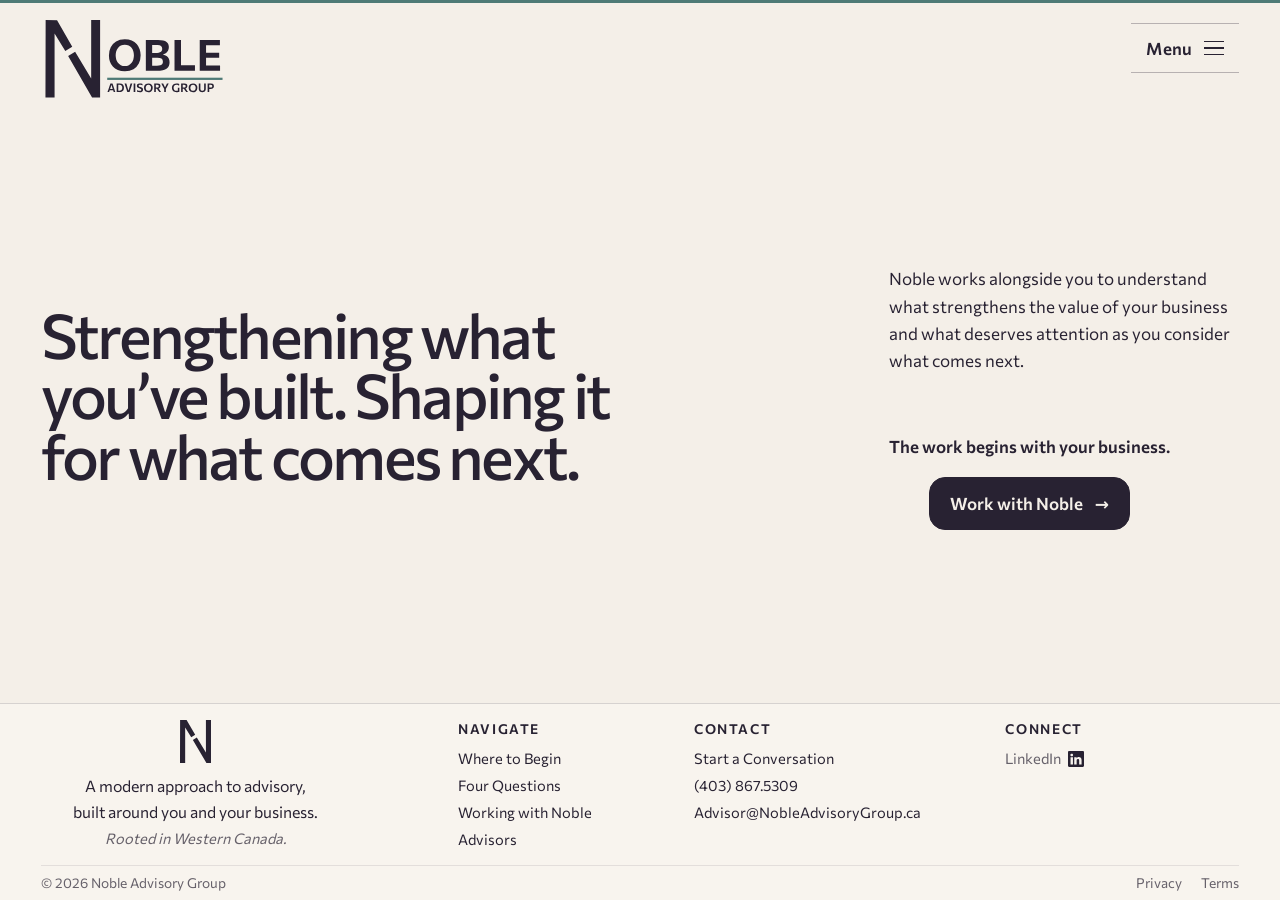
==== index.html @ 897a8eff "Add files via upload" ====
<!doctype html>
<html lang="en">
<head>
<meta charset="utf-8">
<meta name="viewport" content="width=device-width, initial-scale=1">
<meta name="description" content="Noble Advisory Group is an owner-side business advisory firm helping business owners strengthen what they have built and prepare for what comes next.">
<title>Noble Advisory Group | Owner-Side Business Advisory</title>
<link rel="preconnect" href="https://fonts.googleapis.com">
<link rel="preconnect" href="https://fonts.gstatic.com" crossorigin>
<link href="https://fonts.googleapis.com/css2?family=Commissioner:ital,wght@0,300..800;1,300..800&display=swap" rel="stylesheet">
<link rel="stylesheet" href="assets/css/tokens.css">
<link rel="stylesheet" href="assets/css/base.css">
<link rel="stylesheet" href="assets/css/components.css">
<link rel="stylesheet" href="assets/css/footer.css">
<link rel="stylesheet" href="assets/css/foyer.css">
<script src="assets/js/site.js" defer></script>
</head>
<body class="foyer-page">
<a class="skip-link" href="#foyer-main">Skip to Noble overview</a>
<header class="site-header site-header--entry">
  <a class="site-header__brand" href="index.html" aria-label="Noble Advisory Group home"><img src="assets/brand/noble-logo-primary.svg" alt="Noble Advisory Group"></a>
  <button class="site-header__menu" type="button" data-menu-open aria-controls="foyer-menu" aria-expanded="false"><span class="site-header__menu-label">Menu</span><span class="site-header__menu-icon" aria-hidden="true"><span></span><span></span><span></span></span></button>
</header>

<div class="menu-drawer" id="foyer-menu" data-menu aria-hidden="true" role="dialog" aria-modal="true" aria-labelledby="foyer-menu-title">
  <button class="menu-drawer__scrim" type="button" data-menu-close aria-label="Close menu"></button>
  <div class="menu-drawer__panel">
    <header class="menu-drawer__header"><span id="foyer-menu-title">Navigation</span><button class="menu-drawer__close" type="button" data-menu-close><span>Close</span><span class="menu-drawer__close-icon" aria-hidden="true">×</span></button></header>
    <nav class="menu-drawer__links" aria-label="Noble destinations">
      <a href="index.html" aria-current="page"><span>Home</span><span aria-hidden="true">→</span></a>
      <a href="start/conversation/index.html"><span>Where to Begin</span><span aria-hidden="true">→</span></a>
      <a href="start/index.html"><span>Four Questions</span><span aria-hidden="true">→</span></a>
      <a href="explore/index.html"><span>Working with Noble</span><span aria-hidden="true">→</span></a>
      <a href="advisors/index.html"><span>Advisors</span><span aria-hidden="true">→</span></a>
      <a class="menu-drawer__action" href="contact/index.html"><span>Start a Conversation</span><span aria-hidden="true">→</span></a>
    </nav>
    <div class="menu-drawer__utility">
      <span>Rooted in Western Canada.</span>
      <div class="menu-drawer__utility-links">
        <a class="social-link social-link--linkedin" href="https://www.linkedin.com/" target="_blank" rel="noopener noreferrer" aria-label="Noble Advisory Group on LinkedIn">
          <span>LinkedIn</span>
          <svg class="social-link__icon" xmlns="http://www.w3.org/2000/svg" viewBox="0 0 16 16" fill="currentColor" aria-hidden="true" focusable="false">
            <path d="M0 1.146C0 .513.526 0 1.175 0h13.65C15.474 0 16 .513 16 1.146v13.708c0 .633-.526 1.146-1.175 1.146H1.175C.526 16 0 15.487 0 14.854zm4.943 12.248V6.169H2.542v7.225zm-1.2-8.212c.837 0 1.358-.554 1.358-1.248-.015-.709-.52-1.248-1.342-1.248S2.4 3.226 2.4 3.934c0 .694.521 1.248 1.327 1.248zm4.908 8.212V9.359c0-.216.016-.432.08-.586.173-.431.568-.878 1.232-.878.869 0 1.216.662 1.216 1.634v3.865h2.401V9.25c0-2.22-1.184-3.252-2.764-3.252-1.274 0-1.845.7-2.165 1.193v.025h-.016l.016-.025V6.169h-2.4c.03.678 0 7.225 0 7.225z"/>
          </svg>
        </a>
        <a href="privacy/index.html">Privacy</a>
        <a href="terms/index.html">Terms</a>
      </div>
    </div>
  </div>
</div>

<main class="foyer-main" id="foyer-main">
  <!--COMMENT: §§§ SECTION 1: FOYER / POSITIONING §§§-->
  <section class="foyer" aria-labelledby="foyer-title">
    <div class="foyer__opening">
      <header class="foyer__statement">
        <h1 id="foyer-title">Strengthening what you’ve built. Shaping it for what comes next.</h1>
      </header>
      <div class="foyer__orientation">
        <div class="foyer__orientation-copy">
          <p>Noble works alongside you to understand what strengthens the value of your business and what deserves attention as you consider what comes next.</p>
        </div>
        <div class="foyer__orientation-close">
          <p class="foyer__orientation-note">The work begins with your business.</p>
          <div class="foyer__actions">
            <a class="directional-action directional-action--primary directional-action--forward" href="start/conversation/index.html">Work with Noble <span class="directional-action__arrow" aria-hidden="true">→</span></a>
          </div>
        </div>
      </div>
    </div>
  </section>
</main>

<!--COMMENT: §§§ SHARED COMPONENT: COMPACT FIRM FOOTER §§§-->
<footer class="firm-footer" data-firm-footer>
  <div class="firm-footer__inner">
    <section class="firm-footer__identity" aria-label="Noble Advisory Group">
      <a class="firm-footer__mark" href="index.html" aria-label="Noble Advisory Group home"><img src="assets/brand/noble-custom-footer-n.svg" alt=""></a>
      <p>A modern approach to advisory, built around you and your business.</p>
      <span>Rooted in Western Canada.</span>
    </section>
    <nav class="firm-footer__group firm-footer__group--navigate" aria-label="Noble destinations">
      <h2>Navigate</h2>
      <a href="start/conversation/index.html">Where to Begin</a>
      <a href="start/index.html">Four Questions</a>
      <a href="explore/index.html">Working with Noble</a>
      <a href="advisors/index.html">Advisors</a>
    </nav>
    <section class="firm-footer__group firm-footer__group--contact">
      <h2>Contact</h2>
      <a href="contact/index.html">Start a Conversation</a>
      <a href="tel:+14038675309">(403) 867.5309</a>
      <a href="mailto:Advisor@NobleAdvisoryGroup.ca">Advisor@<wbr>NobleAdvisoryGroup.ca</a>
    </section>
    <section class="firm-footer__group firm-footer__group--connect">
      <h2>Connect</h2>
      <a class="social-link social-link--linkedin" href="https://www.linkedin.com/" target="_blank" rel="noopener noreferrer" aria-label="Noble Advisory Group on LinkedIn">
        <span>LinkedIn</span>
        <svg class="social-link__icon" xmlns="http://www.w3.org/2000/svg" viewBox="0 0 16 16" fill="currentColor" aria-hidden="true" focusable="false">
          <path d="M0 1.146C0 .513.526 0 1.175 0h13.65C15.474 0 16 .513 16 1.146v13.708c0 .633-.526 1.146-1.175 1.146H1.175C.526 16 0 15.487 0 14.854zm4.943 12.248V6.169H2.542v7.225zm-1.2-8.212c.837 0 1.358-.554 1.358-1.248-.015-.709-.52-1.248-1.342-1.248S2.4 3.226 2.4 3.934c0 .694.521 1.248 1.327 1.248zm4.908 8.212V9.359c0-.216.016-.432.08-.586.173-.431.568-.878 1.232-.878.869 0 1.216.662 1.216 1.634v3.865h2.401V9.25c0-2.22-1.184-3.252-2.764-3.252-1.274 0-1.845.7-2.165 1.193v.025h-.016l.016-.025V6.169h-2.4c.03.678 0 7.225 0 7.225z"/>
        </svg>
      </a>
    </section>
    <div class="firm-footer__legal">
      <p>© 2026 Noble Advisory Group</p>
      <div><a href="privacy/index.html">Privacy</a><a href="terms/index.html">Terms</a></div>
    </div>
  </div>
</footer>
</body>
</html>
---- assets/css/tokens.css ----
/*COMMENT: §§§ SECTION 1: BRAND COLOR TOKENS §§§*/
/*COMMENT: [DEFINE APPROVED BRAND AND SURFACE COLORS]*/
:root {
    --color-ink-plum: #282232; /* #282232 [Ink Plum] */
    --color-smoky-aubergine: #534259; /* #534259 [Smoky Aubergine] */
    --color-warm-bone: #F4EFE8; /* #F4EFE8 [Warm Bone] */
    --color-muted-stone: #C8BFB4; /* #C8BFB4 [Muted Stone] */
    --color-patinated-teal: #4E7A76; /* #4E7A76 [Patinated Teal] */
    --color-near-black: #1F1C1F; /* #1F1C1F [Near Black] */
    --color-paper: #F8F4EE; /* #F8F4EE [Warm Paper] */
    --color-bone-soft: #EEE7DE; /* #EEE7DE [Soft Bone] */
    --color-white-soft: #FFFDF9; /* #FFFDF9 [Soft White] */

    --text-primary: var(--color-ink-plum);
    --surface-primary: var(--color-warm-bone);
}


/*COMMENT: §§§ SECTION 2: TYPOGRAPHY TOKENS §§§*/
/*COMMENT: [DEFINE COMMISSIONER SEMANTIC TYPE ROLES, RHYTHM, AND TEXT MEASURES]*/
:root {
    --font-sans: "Commissioner", system-ui, -apple-system, BlinkMacSystemFont, "Segoe UI", sans-serif;

    /* Weight roles: keep hierarchy consistent across every Noble surface. */
    --weight-regular: 400;
    --weight-medium: 500;
    --weight-semibold: 600;
    --weight-bold: 700;

    /* Functional hierarchy: each role carries one job across the Noble experience. */
    --type-micro: clamp(0.8125rem, 0.79rem + 0.08vw, 0.875rem);
    --type-small: clamp(0.875rem, 0.85rem + 0.08vw, 0.9375rem);
    --type-supporting: clamp(0.9375rem, 0.91rem + 0.1vw, 1rem);
    --type-body: clamp(1rem, 0.96rem + 0.13vw, 1.0625rem);
    --type-lead: clamp(1.125rem, 1.07rem + 0.2vw, 1.25rem);
    --type-card: clamp(1.375rem, 1.27rem + 0.35vw, 1.5625rem);

    /* Editorial hierarchy: restrained at the top, clearly separated through the middle. */
    --type-heading: clamp(1.75rem, 1.6rem + 0.55vw, 2rem);
    --type-section: clamp(2.125rem, 1.85rem + 1vw, 2.75rem);
    --type-display-compact: clamp(2.625rem, 2.2rem + 1.6vw, 3.5rem);
    --type-display: clamp(2.75rem, 2.15rem + 2.15vw, 4rem);

    /* Leading is role-based so size changes preserve a consistent reading rhythm. */
    --leading-display: 0.98;
    --leading-section: 1.06;
    --leading-heading: 1.14;
    --leading-card: 1.22;
    --leading-lead: 1.48;
    --leading-body: 1.6;
    --leading-supporting: 1.58;
    --leading-small: 1.5;
    --leading-micro: 1.35;

    /* Tracking distinguishes editorial display from functional labels without page-specific values. */
    --tracking-display: -0.045em;
    --tracking-section: -0.035em;
    --tracking-heading: -0.025em;
    --tracking-card: -0.015em;
    --tracking-label: 0.1em;
    --tracking-eyebrow: 0.12em;

    --measure: 62ch;
    --measure-lead: 52ch;
    --measure-narrow: 46ch;
    --measure-heading-wide: 46ch;
}


/*COMMENT: §§§ SECTION 3: SPACING AND LAYOUT TOKENS §§§*/
/*COMMENT: [DEFINE RESPONSIVE SPACING AND FRAME DIMENSIONS]*/
:root {
    --space-1: clamp(0.4rem, 0.3rem + 0.3vw, 0.65rem);
    --space-2: clamp(0.8rem, 0.68rem + 0.45vw, 1.15rem);
    --space-3: clamp(1.2rem, 0.98rem + 0.72vw, 1.72rem);
    --space-4: clamp(1.65rem, 1.28rem + 1.35vw, 2.55rem);
    --space-5: clamp(2.35rem, 1.75rem + 2.15vw, 3.8rem);
    --space-6: clamp(3.15rem, 2.3rem + 3vw, 5.35rem);
    --space-editorial-break: clamp(2.6rem, 2rem + 2.1vw, 4.4rem);

    --page-gutter: clamp(1.25rem, 3.2vw, 4.25rem);
    --header-height: 5rem;
    --experience-nav-height: 5.1rem;
    --max-content: 92rem;
}


/*COMMENT: §§§ SECTION 4: INTERACTION TOKENS §§§*/
/*COMMENT: [DEFINE FOCUS AND MOTION BEHAVIOR]*/
:root {
    --focus-ring: 2px solid var(--color-patinated-teal);
    --action-corner-radius: 1rem;
    --action-corner-radius-squircle: 1.45rem;
    --action-border-color: rgba(40, 34, 50, 0.42);
    --ease-noble: cubic-bezier(0.2, 0.75, 0.25, 1);
    --transition-fast: 180ms var(--ease-noble);
    --transition-medium: 360ms var(--ease-noble);
}
---- assets/css/base.css ----
/*COMMENT: §§§ SECTION 1: RESET AND DOCUMENT BASELINE §§§*/
/*COMMENT: [DEFINE RESET AND DOCUMENT BASELINE STYLES]*/
*, *::before, *::after {
    box-sizing: border-box;
}

html {
    scroll-behavior: smooth;
    background: var(--color-warm-bone);
}

body {
    margin: 0;
    color: var(--text-primary);
    background: var(--surface-primary);
    font-family: var(--font-sans);
    font-size: var(--type-body);
    font-weight: var(--weight-regular);
    line-height: var(--leading-body);
    -webkit-font-smoothing: antialiased;
}

body:not(.experience-page) {
    min-height: 100dvh;
    display: flex;
    flex-direction: column;
}

body:not(.experience-page) > main {
    flex: 1 0 auto;
}

img, svg {
    display: block;
    max-width: 100%;
}

a {
    color: inherit;
    text-decoration: none;
}

button, input, textarea, select {
    font: inherit;
}

button {
    color: inherit;
}

p, h1, h2, h3, blockquote {
    margin: 0;
}

ul {
    margin: 0;
    padding: 0;
}

/*COMMENT: §§§ SECTION 2: TYPE ROLES §§§*/
/*COMMENT: [DEFINE TYPE ROLES STYLES]*/
h1, h2, h3 {
    font-weight: var(--weight-medium);
    text-wrap: balance;
}

h1 {
    font-size: var(--type-section);
    line-height: var(--leading-section);
    letter-spacing: var(--tracking-section);
}

h2 {
    font-size: var(--type-heading);
    line-height: var(--leading-heading);
    letter-spacing: var(--tracking-heading);
}

h3 {
    font-size: var(--type-card);
    line-height: var(--leading-card);
    letter-spacing: var(--tracking-card);
}

em {
    font-style: italic;
    font-variation-settings: "slnt" -10;
    font-weight: var(--weight-regular);
}

strong, b {
    font-weight: var(--weight-semibold);
}

.intro {
    max-width: var(--measure-lead);
    font-size: var(--type-lead);
    line-height: var(--leading-lead);
    text-wrap: pretty;
}

.eyebrow, .micro-label {
    font-size: var(--type-micro);
    font-weight: var(--weight-semibold);
    letter-spacing: var(--tracking-eyebrow);
    text-transform: uppercase;
    line-height: var(--leading-micro);
}

.micro-label {
    color: var(--color-patinated-teal);
}

/*COMMENT: §§§ SECTION 3: ACCESSIBILITY AND SHARED INTERACTION §§§*/
/*COMMENT: [DEFINE ACCESSIBILITY AND SHARED INTERACTION STYLES]*/
:focus-visible {
    outline: var(--focus-ring);
    outline-offset: 4px;
}

.skip-link {
    position: fixed;
    z-index: 999;
    top: 0.5rem;
    left: 0.5rem;
    transform: translateY(-150%);
    padding: 0.65rem 0.9rem;
    background: var(--color-near-black);
    color: var(--color-white-soft);
}

.skip-link:focus {
    transform: translateY(0);
}

.visually-hidden {
    position: absolute !important;
    width: 1px !important;
    height: 1px !important;
    padding: 0 !important;
    margin: -1px !important;
    overflow: hidden !important;
    clip: rect(0,0,0,0) !important;
    white-space: nowrap !important;
    border: 0 !important;
}

/*COMMENT: §§§ SECTION 4: GLOBAL HEADER §§§*/
/*COMMENT: [DEFINE GLOBAL HEADER STYLES]*/
.site-header {
    position: sticky;
    z-index: 80;
    top: 0;
    display: grid;
    grid-template-columns: 1fr auto 1fr;
    align-items: center;
    min-height: var(--header-height);
    padding: 0 var(--page-gutter);
    background: var(--color-warm-bone);
    border-top: 3px solid var(--color-patinated-teal);
    border-bottom: 1px solid rgba(40,34,50,0.08);
}

.site-header--contextless {
    grid-template-columns: minmax(0, 1fr) auto;
}

.site-header--contextless .site-header__menu {
    grid-column: 2;
}

.site-header__brand {
    width: clamp(10.15rem, 14.55vw, 13.7rem);
    justify-self: start;
    padding-top: 0.32rem;
    transform: translateY(0.5rem);
}

.site-header__context {
    justify-self: center;
    font-size: var(--type-micro);
    font-weight: var(--weight-semibold);
    letter-spacing: var(--tracking-label);
    text-transform: uppercase;
    line-height: var(--leading-micro);
}

.site-header__menu {
    justify-self: end;
    background: transparent;
    cursor: pointer;
    font-weight: var(--weight-medium);
}

.site-header__menu {
    min-width: 6.75rem;
    min-height: 3.15rem;
    display: inline-flex;
    align-items: center;
    justify-content: center;
    gap: 0.72rem;
    padding: 0.68rem 0.5rem;
    border: 0;
    border-top: 1.5px solid rgba(40,34,50,0.3);
    border-bottom: 1.5px solid rgba(40,34,50,0.3);
    color: var(--color-ink-plum);
    font-size: var(--type-body);
    font-weight: var(--weight-semibold);
    line-height: 1;
    letter-spacing: 0.01em;
    transition: color var(--transition-fast), border-color var(--transition-fast);
}

.site-header__menu-icon {
    width: 1.25rem;
    height: 0.9rem;
    display: grid;
    align-content: space-between;
    flex: 0 0 1.25rem;
}

.site-header__menu-icon span {
    display: block;
    width: 100%;
    height: 1.5px;
    background: currentColor;
    transition: transform var(--transition-fast), opacity var(--transition-fast);
}

.site-header__menu:hover,
.site-header__menu:focus-visible {
    color: var(--color-patinated-teal);
    border-color: var(--color-patinated-teal);
}

.site-header__menu:active {
    color: var(--color-smoky-aubergine);
    border-color: var(--color-smoky-aubergine);
}

.text-action {
    display: inline-flex;
    align-items: center;
    gap: 0.55rem;
    font-weight: var(--weight-semibold);
    border-bottom: 1px solid currentColor;
    padding-bottom: 0.18rem;
    font-size: var(--type-small);
    line-height: var(--leading-small);
}

.text-action--light {
    color: var(--color-warm-bone);
}

@media (max-width: 720px) {
    .site-header {
        grid-template-columns: 1fr auto;
    }

    .site-header__context {
        display: none;
    }

    .site-header__menu {
        display: inline-flex;
        align-items: center;
    }

    .site-header__menu {
        min-width: 6.4rem;
        min-height: 3rem;
        padding-inline: 0.55rem;
        gap: 0.64rem;
        font-size: var(--type-body);
    }

    .site-header__brand {
        width: clamp(9.2rem, 33vw, 11.6rem);
        min-height: 3rem;
        display: inline-flex;
        align-items: center;
        padding-top: 0.2rem;
        transform: translateY(0.2rem);
    }

}

@media (prefers-reduced-motion: reduce) {
    *, *::before, *::after {
        scroll-behavior: auto !important;
        transition-duration: 0.01ms !important;
        animation-duration: 0.01ms !important;
        animation-iteration-count: 1 !important;
    }

}
---- assets/css/components.css ----
/*COMMENT: §§§ SECTION 1: DRAWER MENU §§§*/
/*COMMENT: [DEFINE DRAWER MENU STYLES]*/
.menu-drawer {
    position: fixed;
    z-index: 160;
    inset: 0;
    visibility: hidden;
    pointer-events: none;
}

.menu-drawer[aria-hidden="false"] {
    visibility: visible;
    pointer-events: auto;
}

.menu-drawer__scrim {
    position: absolute;
    inset: 0;
    border: 0;
    background: rgba(31,28,31,0.42);
    opacity: 0;
    transition: opacity var(--transition-medium);
}

.menu-drawer[aria-hidden="false"] .menu-drawer__scrim {
    opacity: 1;
}

.menu-drawer__panel {
    position: absolute;
    inset: 0 0 0 auto;
    width: min(34rem, 92vw);
    background: var(--color-ink-plum);
    color: var(--color-warm-bone);
    padding: var(--space-3) var(--space-4);
    transform: translateX(100%);
    transition: transform var(--transition-medium);
    display: flex;
    flex-direction: column;
}

.menu-drawer[aria-hidden="false"] .menu-drawer__panel {
    transform: translateX(0);
}

.menu-drawer__header {
    display: flex;
    justify-content: space-between;
    align-items: center;
    padding-bottom: var(--space-4);
    font-size: var(--type-micro);
    letter-spacing: var(--tracking-label);
    text-transform: uppercase;
    line-height: var(--leading-micro);
}

.menu-drawer__header button {
    border: 0;
    background: none;
    color: inherit;
    cursor: pointer;
    transition: color var(--transition-fast);
}

.menu-drawer__close {
    display: inline-flex;
    align-items: center;
    gap: 0.55rem;
    padding: 0.45rem 0;
    font-size: var(--type-small);
    font-weight: var(--weight-semibold);
    letter-spacing: 0.01em;
    text-transform: none;
}

.menu-drawer__close-icon {
    font-size: 1.45rem;
    font-weight: 300;
    line-height: 0.8;
}

.menu-drawer__header button:hover,
.menu-drawer__header button:focus-visible {
    color: var(--color-patinated-teal);
}

.menu-drawer__links {
    display: grid;
    gap: 0;
}

.menu-drawer__links a {
    display: flex;
    justify-content: space-between;
    gap: 1rem;
    align-items: baseline;
    padding: 1rem 0.7rem;
    border-top: 1px solid rgba(244,239,232,0.18);
    font-size: var(--type-heading);
    line-height: var(--leading-heading);
    transition: background-color var(--transition-fast), color var(--transition-fast);
    letter-spacing: var(--tracking-heading);
}

.menu-drawer__links a > span:last-child {
    transition: color var(--transition-fast), transform var(--transition-fast);
}

.menu-drawer__links a:hover,
.menu-drawer__links a:focus-visible {
    background: var(--color-smoky-aubergine);
}

.menu-drawer__links a:hover > span:last-child,
.menu-drawer__links a:focus-visible > span:last-child {
    color: var(--color-patinated-teal);
    transform: translateX(0.18rem);
}

.menu-drawer__links a:last-child {
    border-bottom: 1px solid rgba(244,239,232,0.18);
}

.menu-drawer__links .menu-drawer__action {
    margin-top: var(--space-2);
    border-top-color: rgba(78,122,118,0.62);
}


.menu-drawer__utility {
    margin-top: auto;
    display: grid;
    gap: 0.7rem;
    padding-top: var(--space-3);
    border-top: 1px solid rgba(244, 239, 232, 0.18);
    font-size: var(--type-small);
    color: rgba(244, 239, 232, 0.76);
    line-height: var(--leading-small);
}

.menu-drawer__utility-links {
    display: flex;
    flex-wrap: wrap;
    gap: 0.65rem 1.4rem;
}

.menu-drawer__utility a:hover,
.menu-drawer__utility a:focus-visible {
    color: var(--color-patinated-teal);
}

body.has-open-menu {
    overflow: hidden;
}


/*COMMENT: [SURFACE ACTIVE CHAPTER STATE INSIDE THE DRAWER]*/
.menu-drawer__links a[aria-current="step"],
.menu-drawer__links a[aria-current="page"] {
    color: var(--color-white-soft);
}

.menu-drawer__links a[aria-current="step"] > span:last-child,
.menu-drawer__links a[aria-current="page"] > span:last-child {
    color: var(--color-patinated-teal);
}

@media (max-width: 720px) {
    .menu-drawer__header button {
        min-height: 3rem;
        min-width: 3rem;
    }

    .menu-drawer__links a {
        min-height: 3.25rem;
        align-items: center;
    }
}

/*COMMENT: §§§ SECTION 2: DIRECTIONAL ACTION SYSTEM §§§*/
/*COMMENT: [USE ONE SQUIRCLE INTERACTION LANGUAGE FOR PRIMARY, SECONDARY, FORWARD, AND RETURN MOVEMENT]*/
.directional-action {
    display: inline-flex;
    align-items: center;
    justify-content: center;
    gap: 0.72rem;
    width: fit-content;
    min-height: 3.3rem;
    padding: 0 1.25rem;
    border: 1px solid transparent;
    border-radius: var(--action-corner-radius);
    background: transparent;
    font-size: var(--type-body);
    font-weight: var(--weight-semibold);
    line-height: 1;
    text-align: center;
    transition:
        background var(--transition-fast),
        border-color var(--transition-fast),
        color var(--transition-fast),
        transform var(--transition-fast);
}

@supports (corner-shape: squircle) {
    .directional-action {
        border-radius: var(--action-corner-radius-squircle);
        corner-shape: squircle;
    }
}

.directional-action__arrow {
    flex: 0 0 auto;
    line-height: 1;
    transition: transform var(--transition-fast);
}

.directional-action--primary {
    border-color: var(--color-ink-plum);
    background: var(--color-ink-plum);
    color: var(--color-warm-bone);
}

.directional-action--secondary {
    min-height: 3.05rem;
    padding-inline: 1.05rem;
    border-color: var(--action-border-color);
    background: transparent;
    color: var(--color-ink-plum);
    font-size: var(--type-small);
}

.directional-action--accent {
    border-color: rgba(255,253,249,0.72);
    background: var(--color-patinated-teal);
    color: var(--color-white-soft);
}

.site-header__return {
    justify-self: end;
}

.directional-action:hover,
.directional-action:focus-visible {
    transform: translateY(-0.08rem);
}

.directional-action--primary:hover,
.directional-action--primary:focus-visible {
    border-color: var(--color-smoky-aubergine);
    background: var(--color-smoky-aubergine);
}

.directional-action--secondary:hover,
.directional-action--secondary:focus-visible {
    border-color: var(--color-ink-plum);
    background: var(--color-ink-plum);
    color: var(--color-warm-bone);
}

.directional-action--accent:hover,
.directional-action--accent:focus-visible {
    border-color: var(--color-white-soft);
    background: var(--color-ink-plum);
    color: var(--color-white-soft);
}

.directional-action--forward:hover .directional-action__arrow,
.directional-action--forward:focus-visible .directional-action__arrow {
    transform: translateX(0.18rem);
}

.directional-action--back:hover .directional-action__arrow,
.directional-action--back:focus-visible .directional-action__arrow {
    transform: translateX(-0.18rem);
}

.directional-action:active {
    transform: translateY(0);
}

.directional-action--primary:active {
    border-color: var(--color-near-black);
    background: var(--color-near-black);
}

.directional-action--secondary:active {
    border-color: var(--color-near-black);
    background: var(--color-near-black);
    color: var(--color-warm-bone);
}

.directional-action--accent:active {
    border-color: var(--color-near-black);
    background: var(--color-near-black);
    color: var(--color-white-soft);
}

@media (prefers-reduced-motion: reduce) {
    .directional-action,
    .directional-action__arrow {
        transition: none;
    }

    .directional-action:hover,
    .directional-action:focus-visible,
    .directional-action--forward:hover .directional-action__arrow,
    .directional-action--forward:focus-visible .directional-action__arrow,
    .directional-action--back:hover .directional-action__arrow,
    .directional-action--back:focus-visible .directional-action__arrow {
        transform: none;
    }
}

@media (max-width: 720px) {
    .directional-action {
        min-height: 3.2rem;
        padding-inline: 1.1rem;
    }

    .directional-action--secondary {
        min-height: 3rem;
        padding-inline: 1rem;
    }
}

/*COMMENT: §§§ SECTION 3: SHARED SOCIAL LINKS §§§*/
/*COMMENT: [KEEP SOCIAL BRAND MARKS PLATFORM-STABLE AND SYNCHRONIZED WITH THEIR LINK STATES]*/
.social-link {
    display: inline-flex;
    align-items: center;
    gap: 0.4rem;
    width: fit-content;
    transition: color var(--transition-fast);
}

.social-link__icon {
    width: 1rem;
    height: 1rem;
    flex: 0 0 1rem;
    fill: currentColor;
    pointer-events: none;
}

.social-link--linkedin:hover,
.social-link--linkedin:focus-visible {
    color: var(--color-patinated-teal);
}
---- assets/css/footer.css ----
/*COMMENT: §§§ SECTION 1: COMPACT FIRM FOOTER §§§*/
/*COMMENT: [DEFINE COMPACT FIRM FOOTER STYLES]*/
.firm-footer {
    flex: 0 0 auto;
    background: var(--color-paper);
    color: var(--color-ink-plum);
    border-top: 1px solid rgba(40,34,50,0.16);
}

.firm-footer__inner {
    max-width: var(--max-content);
    margin: 0 auto;
    padding: clamp(1rem, 1.8vh, 1.4rem) var(--page-gutter) clamp(0.5rem, 0.8vh, 0.72rem);
    display: grid;
    grid-template-columns: minmax(11.5rem, 0.9fr) minmax(1.8rem, 0.18fr) minmax(8.5rem, 0.62fr) minmax(11rem, 0.84fr) minmax(9rem, 0.68fr);
    column-gap: clamp(1rem, 1.8vw, 1.7rem);
    row-gap: clamp(0.85rem, 1.4vh, 1.1rem);
}

.firm-footer__identity {
    grid-column: 1;
    display: grid;
    align-content: start;
    justify-items: center;
    gap: 0.3rem;
    text-align: center;
}

.firm-footer__mark {
    justify-self: center;
    display: inline-flex;
    align-items: center;
    margin-bottom: 0.35rem;
}

.firm-footer__mark img {
    width: auto;
    height: clamp(2.7rem, 3vw, 3.15rem);
    transition: opacity var(--transition-medium);
}

.firm-footer__mark:hover img,
.firm-footer__mark:focus-visible img {
    opacity: 0.68;
}

.firm-footer__mark:focus-visible {
    outline: var(--focus-ring);
    outline-offset: 4px;
}

.firm-footer__identity p {
    max-width: 25ch;
    font-size: var(--type-supporting);
    line-height: var(--leading-supporting);
}

.firm-footer__identity span,
.firm-footer__group span {
    font-size: var(--type-small);
    color: rgba(40,34,50,0.7);
    line-height: var(--leading-small);
}

.firm-footer__identity span {
    font-style: italic;
}

.firm-footer__group {
    display: grid;
    align-content: start;
    gap: 0.32rem;
    min-width: 0;
    font-size: var(--type-small);
    line-height: var(--leading-small);
}

.firm-footer__group--navigate {
    grid-column: 3;
}

.firm-footer__group--contact {
    grid-column: 4;
}

.firm-footer__group--connect {
    grid-column: 5;
}

.firm-footer__group h2 {
    margin-bottom: 0.3rem;
    font-size: var(--type-micro);
    font-weight: var(--weight-semibold);
    letter-spacing: var(--tracking-eyebrow);
    text-transform: uppercase;
    line-height: var(--leading-micro);
}

.firm-footer__group a,
.firm-footer__legal a {
    transition: color var(--transition-fast);
}

.firm-footer__group a:hover,
.firm-footer__group a:focus-visible,
.firm-footer__legal a:hover,
.firm-footer__legal a:focus-visible {
    color: var(--color-patinated-teal);
}

.firm-footer__group a:active,
.firm-footer__legal a:active {
    color: var(--color-smoky-aubergine);
}

.firm-footer__legal {
    grid-column: 1 / -1;
    display: flex;
    justify-content: space-between;
    gap: 1rem;
    padding-top: 0.48rem;
    border-top: 1px solid rgba(40,34,50,0.1);
    font-size: var(--type-micro);
    color: rgba(40,34,50,0.7);
    line-height: var(--leading-micro);
}

.firm-footer__legal div {
    display: flex;
    gap: 1.2rem;
}

/*COMMENT: §§§ SECTION 2: RESPONSIVE FOOTER COMPOSITION §§§*/
/*COMMENT: [PRESERVE FOOTER HIERARCHY WHILE ADAPTING THE GRID TO AVAILABLE WIDTH]*/
@media (max-width: 900px) {
    .firm-footer__inner {
        grid-template-columns: repeat(2, minmax(0, 1fr));
        grid-template-areas:
            "identity navigate"
            "contact connect"
            "legal legal";
        column-gap: clamp(1.5rem, 5vw, 3rem);
        row-gap: var(--space-3);
    }

    .firm-footer__identity {
        grid-column: auto;
        grid-area: identity;
        justify-items: start;
        text-align: left;
    }

    .firm-footer__mark {
        justify-self: start;
    }

    .firm-footer__group--navigate {
        grid-column: auto;
        grid-area: navigate;
    }

    .firm-footer__group--contact {
        grid-column: auto;
        grid-area: contact;
    }

    .firm-footer__group--connect {
        grid-column: auto;
        grid-area: connect;
    }

    .firm-footer__legal {
        grid-area: legal;
    }
}

@media (max-width: 620px) {
    .firm-footer__inner {
        grid-template-columns: minmax(0, 0.92fr) minmax(0, 1.08fr);
        grid-template-areas:
            "identity identity"
            "navigate contact"
            "connect contact"
            "legal legal";
        column-gap: clamp(1.25rem, 6vw, 2.25rem);
        row-gap: 1.05rem;
        padding-top: 1rem;
        padding-bottom: 0.72rem;
    }

    .firm-footer__identity {
        gap: 0.22rem;
    }

    .firm-footer__mark {
        margin-bottom: 0.15rem;
    }

    .firm-footer__mark img {
        height: 2.4rem;
    }

    .firm-footer__identity p {
        max-width: 29ch;
    }

    .firm-footer__group {
        gap: 0.38rem;
    }

    .firm-footer__group h2 {
        margin-bottom: 0.14rem;
    }

    .firm-footer__legal {
        flex-wrap: wrap;
        align-items: flex-start;
        row-gap: 0.5rem;
        padding-top: 0.56rem;
    }
}

/*COMMENT: §§§ SECTION 3: FOOTER CONTENT RESILIENCE §§§*/
/*COMMENT: [ALLOW LONG CONTACT VALUES TO WRAP WITHOUT BREAKING FOOTER COLUMNS]*/
.firm-footer__group a {
    overflow-wrap: anywhere;
    word-break: normal;
}
---- assets/css/foyer.css ----
/*COMMENT: §§§ SECTION 1: FOYER FRAME §§§*/
/*COMMENT: [ESTABLISH NOBLE BEFORE THE VISITOR ENTERS THE EXPLORATORY EXPERIENCE]*/
.foyer-page {
    background: var(--color-warm-bone);
}

.site-header--entry {
    border-bottom: 0;
    grid-template-columns: minmax(0, 1fr) auto;
}

.site-header--entry .site-header__menu {
    justify-self: end;
}

.foyer-main {
    display: grid;
    min-height: 0;
}

.foyer {
    width: 100%;
    max-width: var(--max-content);
    margin: 0 auto;
    display: grid;
    align-items: center;
    padding: clamp(2rem, 3.2vw, 3.15rem) var(--page-gutter) clamp(2.15rem, 3.7vw, 3.5rem);
}

.foyer__opening {
    display: grid;
    grid-template-columns: minmax(0, 1.72fr) minmax(20rem, 0.78fr);
    align-items: stretch;
    gap: clamp(3rem, 6vw, 7rem);
}

.foyer__statement {
    display: flex;
    align-items: center;
}

.foyer__statement h1 {
    max-width: 15ch;
    font-size: var(--type-display);
    line-height: var(--leading-display);
    letter-spacing: var(--tracking-display);
    text-wrap: balance;
}


.foyer__orientation {
    display: grid;
    grid-template-rows: auto 1fr auto;
    align-self: stretch;
    padding: clamp(0.35rem, 0.9vw, 0.8rem) 0 0.35rem;
}

.foyer__orientation-copy {
    max-width: 45ch;
}

.foyer__orientation-copy p {
    font-size: var(--type-body);
    line-height: var(--leading-body);
    text-wrap: pretty;
}

.foyer__orientation-close {
    grid-row: 3;
    display: inline-grid;
    justify-self: start;
    justify-items: center;
    width: max-content;
    max-width: 100%;
    gap: 1.05rem;
    padding-top: var(--space-editorial-break);
}

.foyer__orientation-note {
    font-weight: var(--weight-semibold);
}

.foyer__actions {
    width: 100%;
    display: flex;
    align-items: center;
    justify-content: center;
}

/*COMMENT: §§§ SECTION 2: RESPONSIVE FOYER §§§*/
/*COMMENT: [PRESERVE THE OPENING HIERARCHY AS THE FOYER RECOMPOSES]*/
@media (max-width: 980px) {
    .foyer-main {
        min-height: 0;
    }

    .foyer {
        padding-top: var(--space-5);
        padding-bottom: var(--space-5);
    }

    .foyer__opening {
        grid-template-columns: 1fr;
        align-items: start;
    }

    .foyer__orientation {
        max-width: 44rem;
        grid-template-rows: auto auto;
        gap: var(--space-4);
        padding: 0;
    }

    .foyer__orientation-close {
        grid-row: auto;
        padding-top: 0;
    }
}

@media (max-width: 720px) {
    .foyer {
        padding-top: var(--space-4);
        padding-bottom: var(--space-4);
    }
}
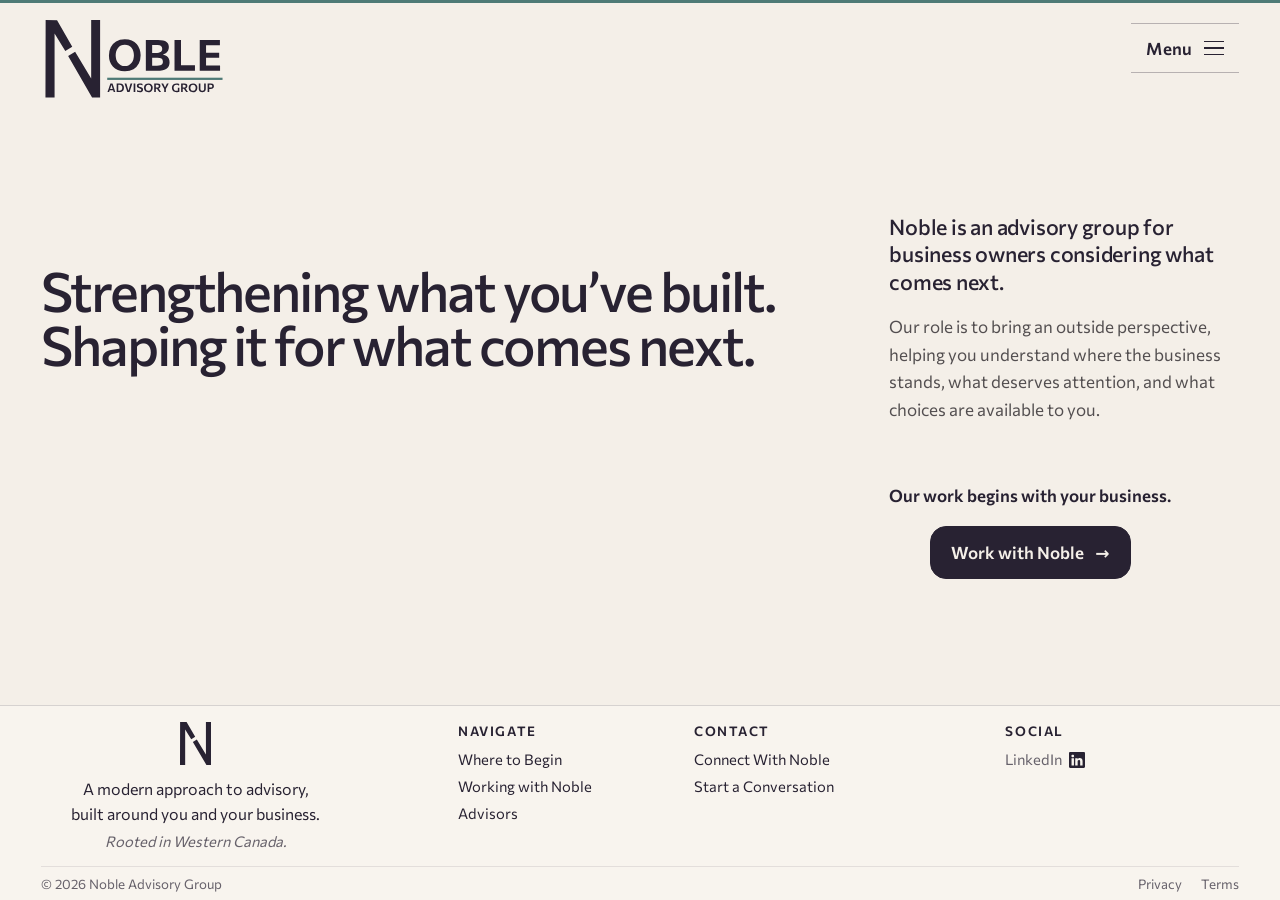
==== commit 677dcdb5: "Add files via upload" ====
--- a/index.html
+++ b/index.html
@@ -22,17 +22,18 @@
   <button class="site-header__menu" type="button" data-menu-open aria-controls="foyer-menu" aria-expanded="false"><span class="site-header__menu-label">Menu</span><span class="site-header__menu-icon" aria-hidden="true"><span></span><span></span><span></span></span></button>
 </header>
 
-<div class="menu-drawer" id="foyer-menu" data-menu aria-hidden="true" role="dialog" aria-modal="true" aria-labelledby="foyer-menu-title">
+<div class="menu-drawer" id="foyer-menu" data-menu aria-hidden="true" role="dialog" aria-modal="true" aria-label="Noble navigation">
   <button class="menu-drawer__scrim" type="button" data-menu-close aria-label="Close menu"></button>
   <div class="menu-drawer__panel">
-    <header class="menu-drawer__header"><span id="foyer-menu-title">Navigation</span><button class="menu-drawer__close" type="button" data-menu-close><span>Close</span><span class="menu-drawer__close-icon" aria-hidden="true">×</span></button></header>
+    <header class="menu-drawer__header"><button class="menu-drawer__close" type="button" data-menu-close><span>Close</span><span class="menu-drawer__close-icon" aria-hidden="true">×</span></button></header>
     <nav class="menu-drawer__links" aria-label="Noble destinations">
       <a href="index.html" aria-current="page"><span>Home</span><span aria-hidden="true">→</span></a>
       <a href="start/conversation/index.html"><span>Where to Begin</span><span aria-hidden="true">→</span></a>
       <a href="start/index.html"><span>Four Questions</span><span aria-hidden="true">→</span></a>
       <a href="explore/index.html"><span>Working with Noble</span><span aria-hidden="true">→</span></a>
       <a href="advisors/index.html"><span>Advisors</span><span aria-hidden="true">→</span></a>
-      <a class="menu-drawer__action" href="contact/index.html"><span>Start a Conversation</span><span aria-hidden="true">→</span></a>
+      <a class="menu-drawer__action" href="contact/start/index.html"><span>Start a Conversation</span><span aria-hidden="true">→</span></a>
+      <a href="contact/index.html"><span>Connect With Noble</span><span aria-hidden="true">→</span></a>
     </nav>
     <div class="menu-drawer__utility">
       <span>Rooted in Western Canada.</span>
@@ -55,20 +56,22 @@
   <section class="foyer" aria-labelledby="foyer-title">
     <div class="foyer__opening">
       <header class="foyer__statement">
-        <h1 id="foyer-title">Strengthening what you’ve built. Shaping it for what comes next.</h1>
+        <h1 id="foyer-title">
+          <span class="foyer__statement-line">Strengthening what you’ve built.</span>
+          <span class="foyer__statement-line">Shaping it for what comes next.</span>
+        </h1>
       </header>
-      <div class="foyer__orientation">
-        <div class="foyer__orientation-copy">
-          <p>Noble works alongside you to understand what strengthens the value of your business and what deserves attention as you consider what comes next.</p>
-        </div>
-        <div class="foyer__orientation-close">
-          <p class="foyer__orientation-note">The work begins with your business.</p>
+      <div class="foyer__orientation-copy">
+          <p class="foyer__orientation-lead editorial-lead">Noble is an advisory group for business owners considering what comes next.</p>
+          <p class="foyer__orientation-support">Our role is to bring an outside perspective, helping you understand where the business stands, what deserves attention, and what choices are available to you.</p>
+      </div>
+      <div class="foyer__orientation-close">
+          <p class="foyer__orientation-note">Our work begins with your business.</p>
           <div class="foyer__actions">
             <a class="directional-action directional-action--primary directional-action--forward" href="start/conversation/index.html">Work with Noble <span class="directional-action__arrow" aria-hidden="true">→</span></a>
           </div>
         </div>
       </div>
-    </div>
   </section>
 </main>
 
@@ -83,18 +86,16 @@
     <nav class="firm-footer__group firm-footer__group--navigate" aria-label="Noble destinations">
       <h2>Navigate</h2>
       <a href="start/conversation/index.html">Where to Begin</a>
-      <a href="start/index.html">Four Questions</a>
       <a href="explore/index.html">Working with Noble</a>
       <a href="advisors/index.html">Advisors</a>
     </nav>
     <section class="firm-footer__group firm-footer__group--contact">
       <h2>Contact</h2>
-      <a href="contact/index.html">Start a Conversation</a>
-      <a href="tel:+14038675309">(403) 867.5309</a>
-      <a href="mailto:Advisor@NobleAdvisoryGroup.ca">Advisor@<wbr>NobleAdvisoryGroup.ca</a>
+      <a href="contact/index.html">Connect With Noble</a>
+      <a href="contact/start/index.html">Start a Conversation</a>
     </section>
     <section class="firm-footer__group firm-footer__group--connect">
-      <h2>Connect</h2>
+      <h2>Social</h2>
       <a class="social-link social-link--linkedin" href="https://www.linkedin.com/" target="_blank" rel="noopener noreferrer" aria-label="Noble Advisory Group on LinkedIn">
         <span>LinkedIn</span>
         <svg class="social-link__icon" xmlns="http://www.w3.org/2000/svg" viewBox="0 0 16 16" fill="currentColor" aria-hidden="true" focusable="false">
--- a/assets/css/tokens.css
+++ b/assets/css/tokens.css
@@ -17,55 +17,59 @@
 
 
 /*COMMENT: §§§ SECTION 2: TYPOGRAPHY TOKENS §§§*/
-/*COMMENT: [DEFINE COMMISSIONER SEMANTIC TYPE ROLES, RHYTHM, AND TEXT MEASURES]*/
+/*COMMENT: [DEFINE A RESTRAINED EDITORIAL SCALE BY SEMANTIC ROLE, NOT BY PAGE]*/
 :root {
     --font-sans: "Commissioner", system-ui, -apple-system, BlinkMacSystemFont, "Segoe UI", sans-serif;
 
-    /* Weight roles: keep hierarchy consistent across every Noble surface. */
+    /* Weight roles: Noble uses weight sparingly; structural labels remain deliberately bold. */
     --weight-regular: 400;
     --weight-medium: 500;
     --weight-semibold: 600;
     --weight-bold: 700;
 
-    /* Functional hierarchy: each role carries one job across the Noble experience. */
-    --type-micro: clamp(0.8125rem, 0.79rem + 0.08vw, 0.875rem);
-    --type-small: clamp(0.875rem, 0.85rem + 0.08vw, 0.9375rem);
-    --type-supporting: clamp(0.9375rem, 0.91rem + 0.1vw, 1rem);
-    --type-body: clamp(1rem, 0.96rem + 0.13vw, 1.0625rem);
-    --type-lead: clamp(1.125rem, 1.07rem + 0.2vw, 1.25rem);
-    --type-card: clamp(1.375rem, 1.27rem + 0.35vw, 1.5625rem);
+    /* Reading and interface roles: maintain comfort and consistency across every viewport. */
+    --type-label: clamp(0.78125rem, 0.75rem + 0.10vw, 0.875rem);
+    --type-ui: clamp(0.875rem, 0.84rem + 0.10vw, 0.9375rem);
+    --type-supporting: clamp(0.9375rem, 0.90rem + 0.12vw, 1rem);
+    --type-body: clamp(1rem, 0.96rem + 0.14vw, 1.0625rem);
+    --type-lead: clamp(1.0625rem, 1.00rem + 0.22vw, 1.25rem);
 
-    /* Editorial hierarchy: restrained at the top, clearly separated through the middle. */
-    --type-heading: clamp(1.75rem, 1.6rem + 0.55vw, 2rem);
-    --type-section: clamp(2.125rem, 1.85rem + 1vw, 2.75rem);
-    --type-display-compact: clamp(2.625rem, 2.2rem + 1.6vw, 3.5rem);
-    --type-display: clamp(2.75rem, 2.15rem + 2.15vw, 4rem);
+    /* Editorial roles: create authority through controlled scale rather than oversized repetition. */
+    --type-editorial: clamp(1.1875rem, 1.10rem + 0.30vw, 1.4375rem);
+    --type-subheading: clamp(1.375rem, 1.24rem + 0.46vw, 1.75rem);
+    --type-section-title: clamp(1.75rem, 1.52rem + 0.78vw, 2.375rem);
+    --type-page-title: clamp(2.125rem, 1.78rem + 1.18vw, 3rem);
+    --type-display: clamp(2.5rem, 1.98rem + 1.78vw, 3.75rem);
 
-    /* Leading is role-based so size changes preserve a consistent reading rhythm. */
-    --leading-display: 0.98;
-    --leading-section: 1.06;
-    --leading-heading: 1.14;
-    --leading-card: 1.22;
+    /* Leading is tuned by role so fluid sizing never compromises reading rhythm. */
+    --leading-display: 0.99;
+    --leading-page-title: 1.02;
+    --leading-section-title: 1.08;
+    --leading-subheading: 1.16;
+    --leading-editorial: 1.30;
     --leading-lead: 1.48;
-    --leading-body: 1.6;
+    --leading-body: 1.62;
     --leading-supporting: 1.58;
-    --leading-small: 1.5;
-    --leading-micro: 1.35;
+    --leading-ui: 1.46;
+    --leading-label: 1.30;
 
-    /* Tracking distinguishes editorial display from functional labels without page-specific values. */
-    --tracking-display: -0.045em;
-    --tracking-section: -0.035em;
-    --tracking-heading: -0.025em;
-    --tracking-card: -0.015em;
-    --tracking-label: 0.1em;
+    /* Tracking distinguishes display, editorial, and functional roles without decorative excess. */
+    --tracking-display: -0.038em;
+    --tracking-page-title: -0.032em;
+    --tracking-section-title: -0.026em;
+    --tracking-subheading: -0.018em;
+    --tracking-editorial: -0.010em;
+    --tracking-label: 0.10em;
     --tracking-eyebrow: 0.12em;
 
-    --measure: 62ch;
-    --measure-lead: 52ch;
-    --measure-narrow: 46ch;
-    --measure-heading-wide: 46ch;
+    /* Measures are semantic: line length is part of the typography system, not a page correction. */
+    --measure-body: 64ch;
+    --measure-supporting: 58ch;
+    --measure-lead: 50ch;
+    --measure-editorial: 44ch;
+    --measure-heading: 30ch;
+    --measure-display: 20ch;
 }
-
 
 /*COMMENT: §§§ SECTION 3: SPACING AND LAYOUT TOKENS §§§*/
 /*COMMENT: [DEFINE RESPONSIVE SPACING AND FRAME DIMENSIONS]*/
--- a/assets/css/base.css
+++ b/assets/css/base.css
@@ -65,21 +65,21 @@
 }
 
 h1 {
-    font-size: var(--type-section);
-    line-height: var(--leading-section);
-    letter-spacing: var(--tracking-section);
+    font-size: var(--type-section-title);
+    line-height: var(--leading-section-title);
+    letter-spacing: var(--tracking-section-title);
 }
 
 h2 {
-    font-size: var(--type-heading);
-    line-height: var(--leading-heading);
-    letter-spacing: var(--tracking-heading);
+    font-size: var(--type-subheading);
+    line-height: var(--leading-subheading);
+    letter-spacing: var(--tracking-subheading);
 }
 
 h3 {
-    font-size: var(--type-card);
-    line-height: var(--leading-card);
-    letter-spacing: var(--tracking-card);
+    font-size: var(--type-editorial);
+    line-height: var(--leading-editorial);
+    letter-spacing: var(--tracking-editorial);
 }
 
 em {
@@ -99,16 +99,39 @@
     text-wrap: pretty;
 }
 
+/*COMMENT: [KEEP RECURRING EDITORIAL ROLES CONSISTENT ACROSS OWNER-FACING PAGES]*/
+.editorial-anchor {
+    max-width: var(--measure-display);
+    font-size: var(--type-page-title);
+    font-weight: var(--weight-medium);
+    line-height: var(--leading-page-title);
+    letter-spacing: var(--tracking-page-title);
+    text-wrap: balance;
+}
+
+.editorial-lead {
+    max-width: var(--measure-editorial);
+    font-size: var(--type-editorial);
+    font-weight: var(--weight-medium);
+    line-height: var(--leading-editorial);
+    letter-spacing: var(--tracking-editorial);
+    text-wrap: pretty;
+}
+
 .eyebrow, .micro-label {
-    font-size: var(--type-micro);
-    font-weight: var(--weight-semibold);
+    font-size: var(--type-label);
     letter-spacing: var(--tracking-eyebrow);
     text-transform: uppercase;
-    line-height: var(--leading-micro);
+    line-height: var(--leading-label);
+}
+
+.eyebrow {
+    font-weight: var(--weight-semibold);
 }
 
 .micro-label {
     color: var(--color-patinated-teal);
+    font-weight: var(--weight-bold);
 }
 
 /*COMMENT: §§§ SECTION 3: ACCESSIBILITY AND SHARED INTERACTION §§§*/
@@ -178,11 +201,11 @@
 
 .site-header__context {
     justify-self: center;
-    font-size: var(--type-micro);
+    font-size: var(--type-label);
     font-weight: var(--weight-semibold);
     letter-spacing: var(--tracking-label);
     text-transform: uppercase;
-    line-height: var(--leading-micro);
+    line-height: var(--leading-label);
 }
 
 .site-header__menu {
@@ -245,8 +268,8 @@
     font-weight: var(--weight-semibold);
     border-bottom: 1px solid currentColor;
     padding-bottom: 0.18rem;
-    font-size: var(--type-small);
-    line-height: var(--leading-small);
+    font-size: var(--type-ui);
+    line-height: var(--leading-ui);
 }
 
 .text-action--light {
--- a/assets/css/components.css
+++ b/assets/css/components.css
@@ -48,11 +48,14 @@
     justify-content: space-between;
     align-items: center;
     padding-bottom: var(--space-4);
-    font-size: var(--type-micro);
+    font-size: var(--type-label);
     letter-spacing: var(--tracking-label);
     text-transform: uppercase;
-    line-height: var(--leading-micro);
-}
+    line-height: var(--leading-label);
+}
+
+/*COMMENT: [KEEP THE CLOSE CONTROL RIGHT-ALIGNED WHEN THE GLOBAL MENU LABEL IS OMITTED]*/
+.menu-drawer:not(.menu-drawer--intake) .menu-drawer__header { justify-content:flex-end; }
 
 .menu-drawer__header button {
     border: 0;
@@ -67,7 +70,7 @@
     align-items: center;
     gap: 0.55rem;
     padding: 0.45rem 0;
-    font-size: var(--type-small);
+    font-size: var(--type-ui);
     font-weight: var(--weight-semibold);
     letter-spacing: 0.01em;
     text-transform: none;
@@ -96,10 +99,10 @@
     align-items: baseline;
     padding: 1rem 0.7rem;
     border-top: 1px solid rgba(244,239,232,0.18);
-    font-size: var(--type-heading);
-    line-height: var(--leading-heading);
+    font-size: var(--type-subheading);
+    line-height: var(--leading-subheading);
     transition: background-color var(--transition-fast), color var(--transition-fast);
-    letter-spacing: var(--tracking-heading);
+    letter-spacing: var(--tracking-subheading);
 }
 
 .menu-drawer__links a > span:last-child {
@@ -133,9 +136,9 @@
     gap: 0.7rem;
     padding-top: var(--space-3);
     border-top: 1px solid rgba(244, 239, 232, 0.18);
-    font-size: var(--type-small);
+    font-size: var(--type-ui);
     color: rgba(244, 239, 232, 0.76);
-    line-height: var(--leading-small);
+    line-height: var(--leading-ui);
 }
 
 .menu-drawer__utility-links {
@@ -166,7 +169,10 @@
 }
 
 @media (max-width: 720px) {
-    .menu-drawer__header button {
+    /*COMMENT: [KEEP THE CLOSE CONTROL RIGHT-ALIGNED WHEN THE GLOBAL MENU LABEL IS OMITTED]*/
+.menu-drawer:not(.menu-drawer--intake) .menu-drawer__header { justify-content:flex-end; }
+
+.menu-drawer__header button {
         min-height: 3rem;
         min-width: 3rem;
     }
@@ -226,11 +232,18 @@
     border-color: var(--action-border-color);
     background: transparent;
     color: var(--color-ink-plum);
-    font-size: var(--type-small);
+    font-size: var(--type-ui);
 }
 
 .directional-action--accent {
     border-color: rgba(255,253,249,0.72);
+    background: var(--color-patinated-teal);
+    color: var(--color-white-soft);
+}
+
+/*COMMENT: [USE A TEAL RESTING STATE FOR SECONDARY LEARN-MORE ACTIONS WITHOUT PROMOTING THEM TO PRIMARY CTAS]*/
+.directional-action--accent-secondary {
+    border-color: var(--color-patinated-teal);
     background: var(--color-patinated-teal);
     color: var(--color-white-soft);
 }
@@ -264,6 +277,13 @@
     color: var(--color-white-soft);
 }
 
+.directional-action--accent-secondary:hover,
+.directional-action--accent-secondary:focus-visible {
+    border-color: var(--action-border-color);
+    background: transparent;
+    color: var(--color-ink-plum);
+}
+
 .directional-action--forward:hover .directional-action__arrow,
 .directional-action--forward:focus-visible .directional-action__arrow {
     transform: translateX(0.18rem);
@@ -293,6 +313,12 @@
     border-color: var(--color-near-black);
     background: var(--color-near-black);
     color: var(--color-white-soft);
+}
+
+.directional-action--accent-secondary:active {
+    border-color: var(--color-near-black);
+    background: var(--color-near-black);
+    color: var(--color-warm-bone);
 }
 
 @media (prefers-reduced-motion: reduce) {
@@ -345,3 +371,13 @@
 .social-link--linkedin:focus-visible {
     color: var(--color-patinated-teal);
 }
+
+/*COMMENT: §§§ SECTION 9: SHARED EDITORIAL INTERACTION ROLES §§§*/
+/*COMMENT: [KEEP ACCORDION AUTHORITY AND CLOSING INVITATIONS CONSISTENT ACROSS DISTINCT EXPERIENCES]*/
+.accordion-heading { font-size:var(--type-subheading); font-weight:var(--weight-medium); line-height:var(--leading-subheading); letter-spacing:var(--tracking-subheading); }
+.conversation-invitation { width:min(100%,76rem); display:grid; grid-template-columns:minmax(0,0.9fr) minmax(20rem,1.1fr); gap:var(--space-3) clamp(3rem,7vw,7rem); align-items:start; }
+.conversation-invitation h2 { max-width:17ch; font-size:var(--type-section-title); line-height:var(--leading-section-title); letter-spacing:var(--tracking-section-title); }
+.conversation-invitation__detail { display:grid; max-width:58ch; gap:var(--space-3); }
+.conversation-invitation__support { display:grid; gap:1em; color:rgba(244,239,232,0.82); }
+.conversation-invitation__action { justify-self:center; }
+@media (max-width:900px) { .conversation-invitation { grid-template-columns:1fr; } }
--- a/assets/css/footer.css
+++ b/assets/css/footer.css
@@ -57,9 +57,9 @@
 
 .firm-footer__identity span,
 .firm-footer__group span {
-    font-size: var(--type-small);
+    font-size: var(--type-ui);
     color: rgba(40,34,50,0.7);
-    line-height: var(--leading-small);
+    line-height: var(--leading-ui);
 }
 
 .firm-footer__identity span {
@@ -71,8 +71,8 @@
     align-content: start;
     gap: 0.32rem;
     min-width: 0;
-    font-size: var(--type-small);
-    line-height: var(--leading-small);
+    font-size: var(--type-ui);
+    line-height: var(--leading-ui);
 }
 
 .firm-footer__group--navigate {
@@ -89,11 +89,11 @@
 
 .firm-footer__group h2 {
     margin-bottom: 0.3rem;
-    font-size: var(--type-micro);
+    font-size: var(--type-label);
     font-weight: var(--weight-semibold);
     letter-spacing: var(--tracking-eyebrow);
     text-transform: uppercase;
-    line-height: var(--leading-micro);
+    line-height: var(--leading-label);
 }
 
 .firm-footer__group a,
@@ -120,9 +120,9 @@
     gap: 1rem;
     padding-top: 0.48rem;
     border-top: 1px solid rgba(40,34,50,0.1);
-    font-size: var(--type-micro);
+    font-size: var(--type-label);
     color: rgba(40,34,50,0.7);
-    line-height: var(--leading-micro);
+    line-height: var(--leading-label);
 }
 
 .firm-footer__legal div {
--- a/assets/css/foyer.css
+++ b/assets/css/foyer.css
@@ -28,56 +28,64 @@
 }
 
 .foyer__opening {
-    display: grid;
-    grid-template-columns: minmax(0, 1.72fr) minmax(20rem, 0.78fr);
-    align-items: stretch;
-    gap: clamp(3rem, 6vw, 7rem);
+    display:grid;
+    grid-template-columns:minmax(0,1.72fr) minmax(20rem,0.78fr);
+    grid-template-rows:auto auto;
+    column-gap:clamp(3rem,6vw,7rem);
+    row-gap:var(--space-editorial-break);
+    align-items:start;
 }
 
-.foyer__statement {
-    display: flex;
-    align-items: center;
-}
+.foyer__statement { grid-column:1; grid-row:1; align-self:center; }
 
 .foyer__statement h1 {
-    max-width: 15ch;
+    max-width: 18ch;
     font-size: var(--type-display);
     line-height: var(--leading-display);
     letter-spacing: var(--tracking-display);
     text-wrap: balance;
 }
 
-
-.foyer__orientation {
-    display: grid;
-    grid-template-rows: auto 1fr auto;
-    align-self: stretch;
-    padding: clamp(0.35rem, 0.9vw, 0.8rem) 0 0.35rem;
+.foyer__statement-line {
+    display: block;
 }
 
+
 .foyer__orientation-copy {
-    max-width: 45ch;
+    grid-column:2;
+    grid-row:1;
+    align-self:start;
+    max-width:48ch;
+    display: grid;
+    gap: 1.05rem;
 }
 
-.foyer__orientation-copy p {
+.foyer__orientation-lead {
+    max-width: 31ch;
+}
+
+.foyer__orientation-support {
+    max-width: 47ch;
     font-size: var(--type-body);
     line-height: var(--leading-body);
+    color: rgba(31, 28, 31, 0.76);
     text-wrap: pretty;
 }
 
 .foyer__orientation-close {
-    grid-row: 3;
-    display: inline-grid;
-    justify-self: start;
-    justify-items: center;
-    width: max-content;
-    max-width: 100%;
-    gap: 1.05rem;
-    padding-top: var(--space-editorial-break);
+    grid-column:2;
+    grid-row:2;
+    display:inline-grid;
+    justify-self:start;
+    justify-items:center;
+    width:max-content;
+    max-width:100%;
+    gap:1.05rem;
 }
 
 .foyer__orientation-note {
     font-weight: var(--weight-semibold);
+    text-align: center;
 }
 
 .foyer__actions {
@@ -85,6 +93,12 @@
     display: flex;
     align-items: center;
     justify-content: center;
+}
+
+@media (min-width: 1100px) {
+    .foyer__statement-line {
+        white-space: nowrap;
+    }
 }
 
 /*COMMENT: §§§ SECTION 2: RESPONSIVE FOYER §§§*/
@@ -99,22 +113,10 @@
         padding-bottom: var(--space-5);
     }
 
-    .foyer__opening {
-        grid-template-columns: 1fr;
-        align-items: start;
-    }
-
-    .foyer__orientation {
-        max-width: 44rem;
-        grid-template-rows: auto auto;
-        gap: var(--space-4);
-        padding: 0;
-    }
-
-    .foyer__orientation-close {
-        grid-row: auto;
-        padding-top: 0;
-    }
+    .foyer__opening { grid-template-columns:1fr; grid-template-rows:auto auto auto; row-gap:var(--space-4); }
+    .foyer__statement { grid-column:1; grid-row:1; }
+    .foyer__orientation-copy { grid-column:1; grid-row:2; max-width:44rem; }
+    .foyer__orientation-close { grid-column:1; grid-row:3; }
 }
 
 @media (max-width: 720px) {
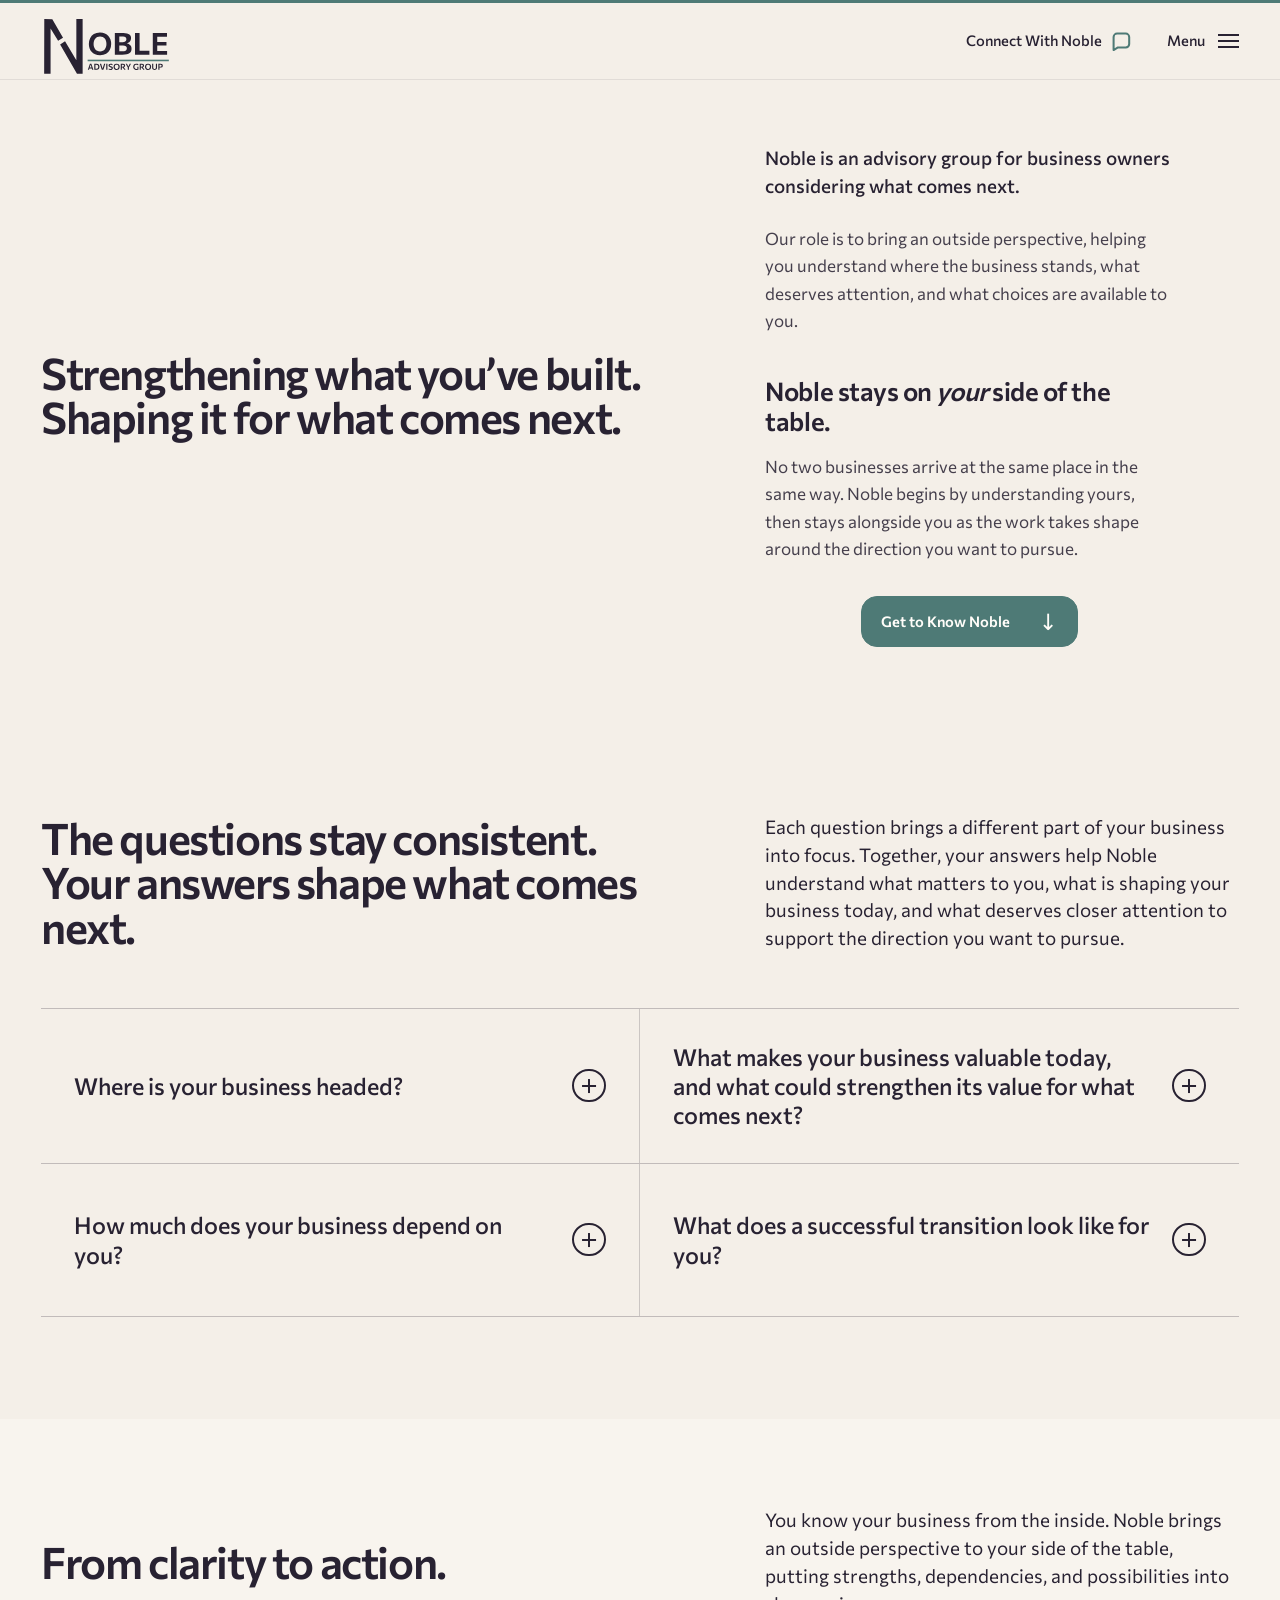
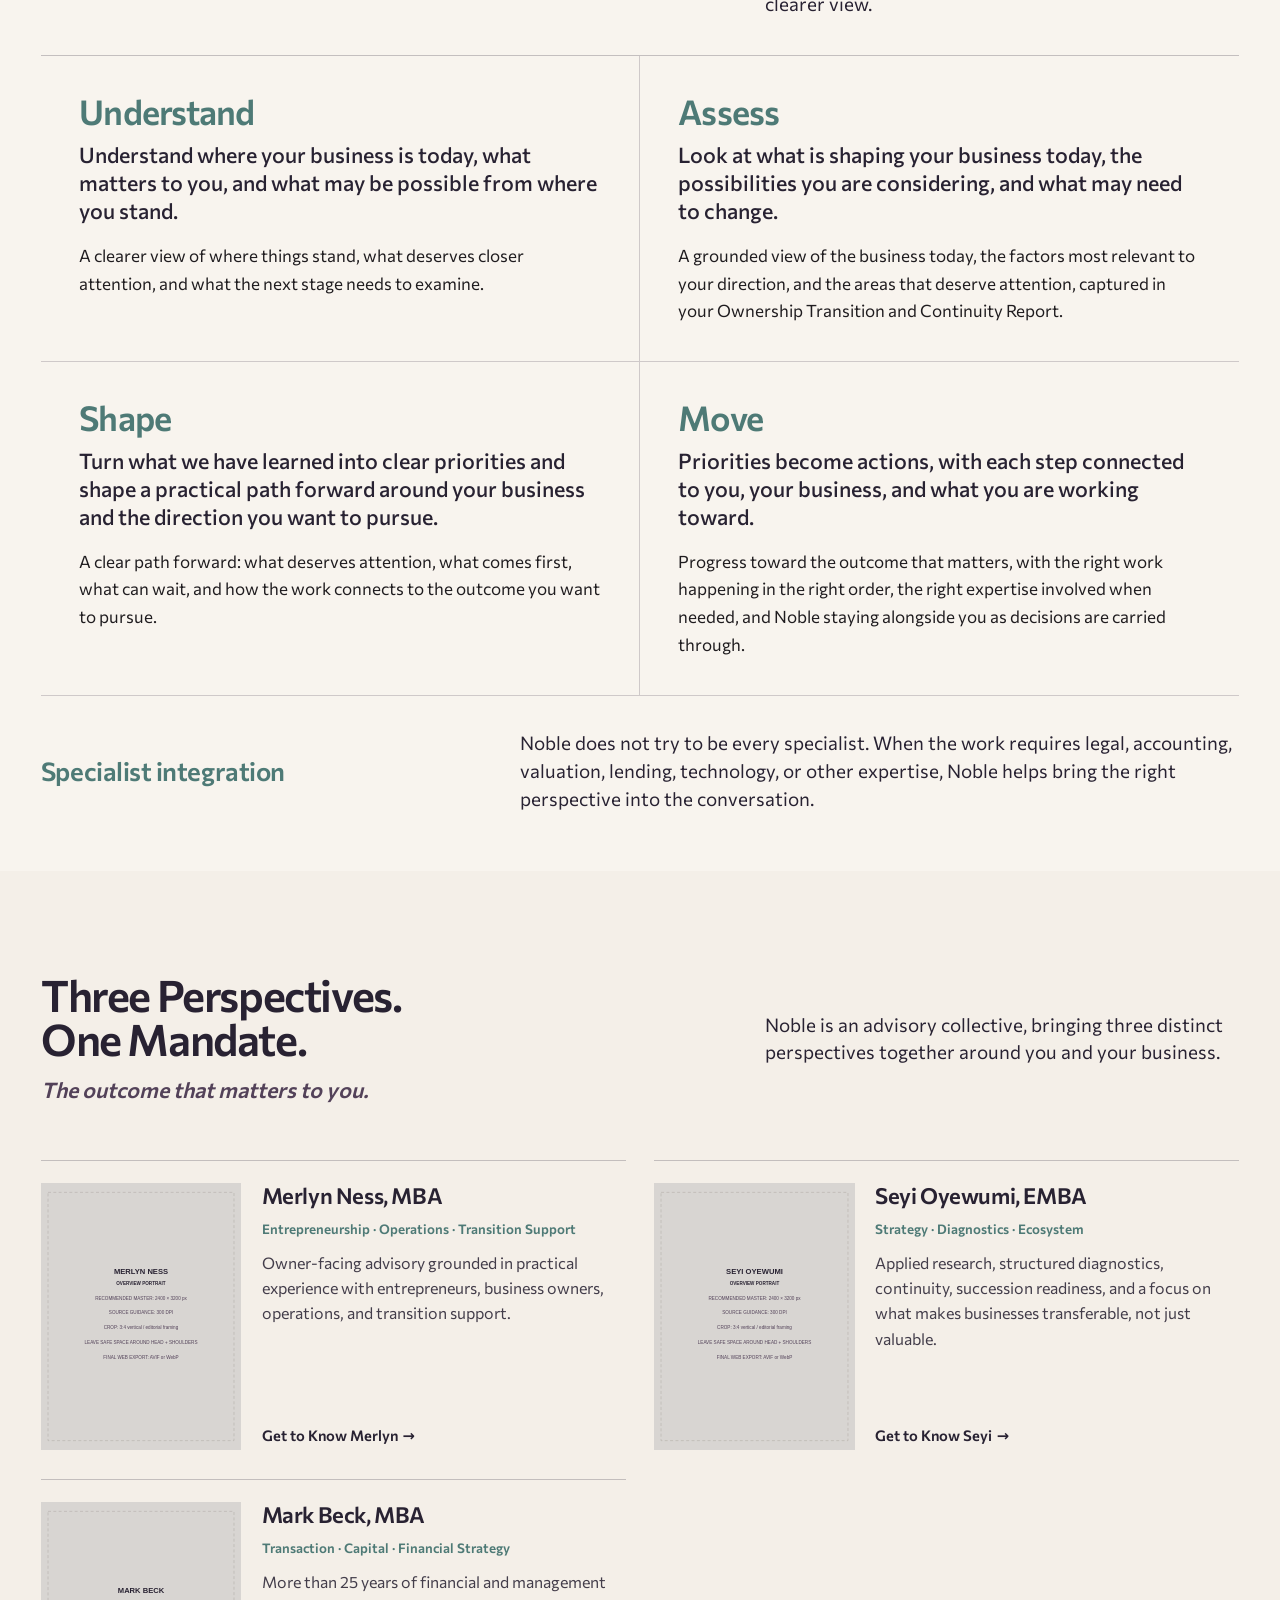
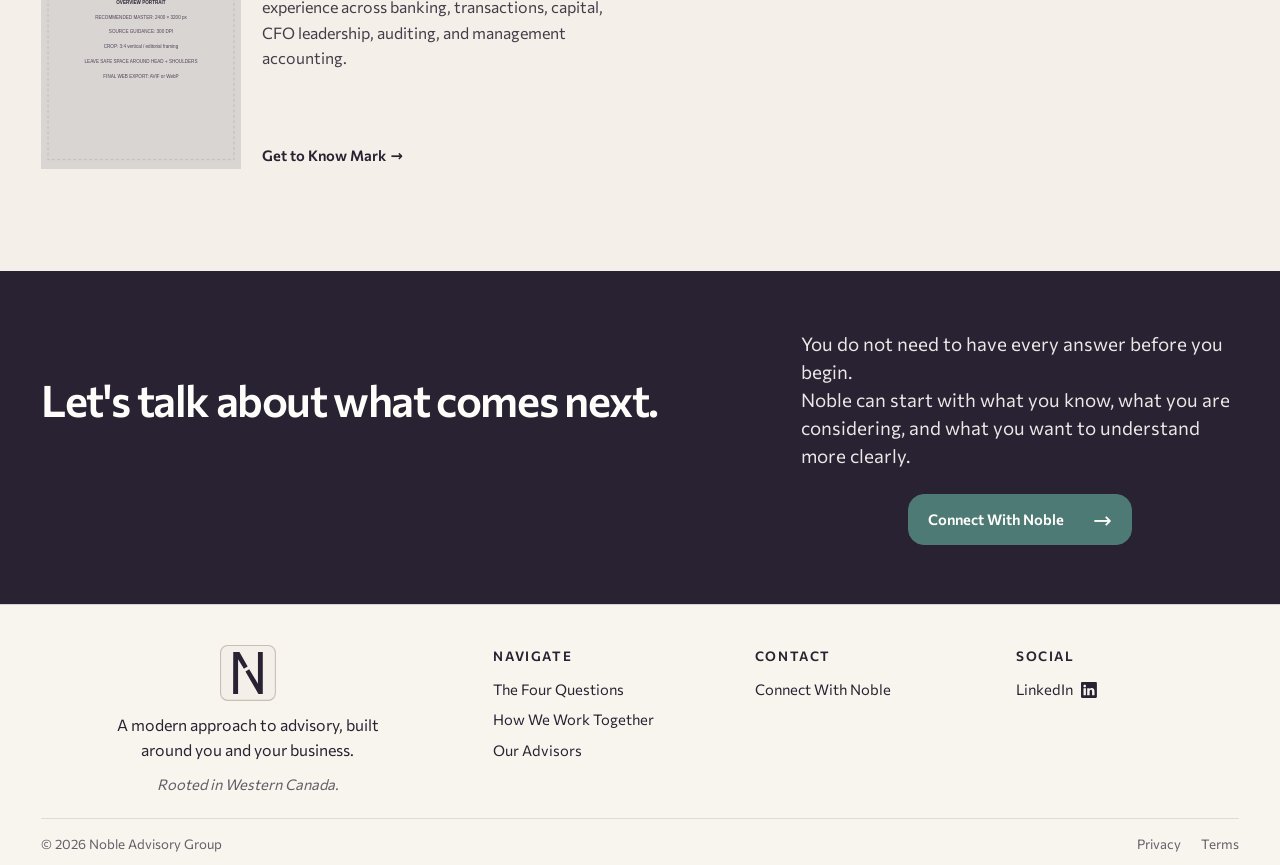
==== commit 0941acca: "Add files via upload" ====
--- a/index.html
+++ b/index.html
@@ -1,113 +1,166 @@
 <!doctype html>
 <html lang="en">
 <head>
-<meta charset="utf-8">
-<meta name="viewport" content="width=device-width, initial-scale=1">
-<meta name="description" content="Noble Advisory Group is an owner-side business advisory firm helping business owners strengthen what they have built and prepare for what comes next.">
-<title>Noble Advisory Group | Owner-Side Business Advisory</title>
-<link rel="preconnect" href="https://fonts.googleapis.com">
-<link rel="preconnect" href="https://fonts.gstatic.com" crossorigin>
+<meta charset="utf-8"><meta name="viewport" content="width=device-width, initial-scale=1">
+<meta name="description" content="Noble Advisory Group helps business owners strengthen what they have built and understand what comes next."><title>Noble Advisory Group | Owner-Side Business Advisory</title>
+<link rel="preconnect" href="https://fonts.googleapis.com"><link rel="preconnect" href="https://fonts.gstatic.com" crossorigin>
 <link href="https://fonts.googleapis.com/css2?family=Commissioner:ital,wght@0,300..800;1,300..800&display=swap" rel="stylesheet">
-<link rel="stylesheet" href="assets/css/tokens.css">
-<link rel="stylesheet" href="assets/css/base.css">
-<link rel="stylesheet" href="assets/css/components.css">
-<link rel="stylesheet" href="assets/css/footer.css">
-<link rel="stylesheet" href="assets/css/foyer.css">
-<script src="assets/js/site.js" defer></script>
+<link rel="stylesheet" href="assets/css/tokens.css"><link rel="stylesheet" href="assets/css/site.css">
+<script src="assets/js/site.js" defer></script><script src="assets/js/questions.js" defer></script>
 </head>
-<body class="foyer-page">
-<a class="skip-link" href="#foyer-main">Skip to Noble overview</a>
-<header class="site-header site-header--entry">
+<body class="microsite-page"><a class="skip-link" href="#main-content">Skip to Noble overview</a>
+<!--COMMENT: §§§ SHARED COMPONENT: SITE HEADER §§§-->
+<header class="site-header">
   <a class="site-header__brand" href="index.html" aria-label="Noble Advisory Group home"><img src="assets/brand/noble-logo-primary.svg" alt="Noble Advisory Group"></a>
-  <button class="site-header__menu" type="button" data-menu-open aria-controls="foyer-menu" aria-expanded="false"><span class="site-header__menu-label">Menu</span><span class="site-header__menu-icon" aria-hidden="true"><span></span><span></span><span></span></span></button>
+  <div class="site-header__actions">
+    <a class="site-header__contact" href="contact/index.html"><span>Connect With Noble</span><svg class="site-header__contact-icon" viewBox="0 0 24 24" fill="none" stroke="currentColor" stroke-width="2.35" stroke-linecap="round" stroke-linejoin="round" aria-hidden="true" focusable="false"><path d="M21 15a4 4 0 0 1-4 4H8l-5 3V7a4 4 0 0 1 4-4h10a4 4 0 0 1 4 4z"/></svg></a>
+    <button class="site-header__menu" type="button" data-menu-open aria-controls="noble-menu" aria-expanded="false"><span>Menu</span><span class="site-header__menu-icon" aria-hidden="true"><span></span><span></span><span></span></span></button>
+  </div>
 </header>
-
-<div class="menu-drawer" id="foyer-menu" data-menu aria-hidden="true" role="dialog" aria-modal="true" aria-label="Noble navigation">
+<!--COMMENT: §§§ SHARED COMPONENT: GLOBAL NAVIGATION §§§-->
+<div class="menu-drawer" id="noble-menu" data-menu aria-hidden="true" role="dialog" aria-modal="true" aria-label="Noble navigation" inert>
   <button class="menu-drawer__scrim" type="button" data-menu-close aria-label="Close menu"></button>
   <div class="menu-drawer__panel">
     <header class="menu-drawer__header"><button class="menu-drawer__close" type="button" data-menu-close><span>Close</span><span class="menu-drawer__close-icon" aria-hidden="true">×</span></button></header>
     <nav class="menu-drawer__links" aria-label="Noble destinations">
-      <a href="index.html" aria-current="page"><span>Home</span><span aria-hidden="true">→</span></a>
-      <a href="start/conversation/index.html"><span>Where to Begin</span><span aria-hidden="true">→</span></a>
-      <a href="start/index.html"><span>Four Questions</span><span aria-hidden="true">→</span></a>
-      <a href="explore/index.html"><span>Working with Noble</span><span aria-hidden="true">→</span></a>
-      <a href="advisors/index.html"><span>Advisors</span><span aria-hidden="true">→</span></a>
-      <a class="menu-drawer__action" href="contact/start/index.html"><span>Start a Conversation</span><span aria-hidden="true">→</span></a>
-      <a href="contact/index.html"><span>Connect With Noble</span><span aria-hidden="true">→</span></a>
+      <a href="index.html#four-questions"><span>The Four Questions</span><span aria-hidden="true">→</span></a>
+      <a href="index.html#how-we-work"><span>How We Work Together</span><span aria-hidden="true">→</span></a>
+      <a href="index.html#our-advisors"><span>Our Advisors</span><span aria-hidden="true">→</span></a>
+      <a class="menu-drawer__action" href="contact/index.html"><span class="menu-drawer__link-label">Connect With Noble<svg class="menu-drawer__link-icon" viewBox="0 0 24 24" fill="none" stroke="currentColor" stroke-width="1.9" stroke-linecap="round" stroke-linejoin="round" aria-hidden="true" focusable="false"><path d="M21 15a4 4 0 0 1-4 4H8l-5 3V7a4 4 0 0 1 4-4h10a4 4 0 0 1 4 4z"/></svg></span><span aria-hidden="true">→</span></a>
     </nav>
-    <div class="menu-drawer__utility">
-      <span>Rooted in Western Canada.</span>
-      <div class="menu-drawer__utility-links">
-        <a class="social-link social-link--linkedin" href="https://www.linkedin.com/" target="_blank" rel="noopener noreferrer" aria-label="Noble Advisory Group on LinkedIn">
-          <span>LinkedIn</span>
-          <svg class="social-link__icon" xmlns="http://www.w3.org/2000/svg" viewBox="0 0 16 16" fill="currentColor" aria-hidden="true" focusable="false">
-            <path d="M0 1.146C0 .513.526 0 1.175 0h13.65C15.474 0 16 .513 16 1.146v13.708c0 .633-.526 1.146-1.175 1.146H1.175C.526 16 0 15.487 0 14.854zm4.943 12.248V6.169H2.542v7.225zm-1.2-8.212c.837 0 1.358-.554 1.358-1.248-.015-.709-.52-1.248-1.342-1.248S2.4 3.226 2.4 3.934c0 .694.521 1.248 1.327 1.248zm4.908 8.212V9.359c0-.216.016-.432.08-.586.173-.431.568-.878 1.232-.878.869 0 1.216.662 1.216 1.634v3.865h2.401V9.25c0-2.22-1.184-3.252-2.764-3.252-1.274 0-1.845.7-2.165 1.193v.025h-.016l.016-.025V6.169h-2.4c.03.678 0 7.225 0 7.225z"/>
-          </svg>
+    <div class="menu-drawer__utility"><span>Rooted in Western Canada.</span><div class="menu-drawer__utility-links">
+      <a class="social-link social-link--linkedin" href="https://www.linkedin.com/" target="_blank" rel="noopener noreferrer" aria-label="Noble Advisory Group on LinkedIn"><span>LinkedIn</span><svg aria-hidden="true" class="social-link__icon" fill="currentColor" focusable="false" viewbox="0 0 16 16" xmlns="http://www.w3.org/2000/svg">
+<path d="M0 1.146C0 .513.526 0 1.175 0h13.65C15.474 0 16 .513 16 1.146v13.708c0 .633-.526 1.146-1.175 1.146H1.175C.526 16 0 15.487 0 14.854zm4.943 12.248V6.169H2.542v7.225zm-1.2-8.212c.837 0 1.358-.554 1.358-1.248-.015-.709-.52-1.248-1.342-1.248S2.4 3.226 2.4 3.934c0 .694.521 1.248 1.327 1.248zm4.908 8.212V9.359c0-.216.016-.432.08-.586.173-.431.568-.878 1.232-.878.869 0 1.216.662 1.216 1.634v3.865h2.401V9.25c0-2.22-1.184-3.252-2.764-3.252-1.274 0-1.845.7-2.165 1.193v.025h-.016l.016-.025V6.169h-2.4c.03.678 0 7.225 0 7.225z"></path>
+</svg></a>
+      <a href="privacy/index.html">Privacy</a><a href="terms/index.html">Terms</a>
+    </div></div>
+  </div>
+</div>
+<main id="main-content" class="microsite-main">
+  <!--COMMENT: §§§ SECTION 1: POSITIONING AND OWNER-SIDE RELATIONSHIP §§§-->
+  <section class="site-section site-section--opening" aria-labelledby="opening-title">
+    <img class="opening-signature" src="assets/brand/noble-microsite-signal.svg" alt="" aria-hidden="true" width="2121" height="3001">
+    <div class="section-shell opening-layout">
+      <h1 id="opening-title">
+        <span>Strengthening what you’ve built.</span>
+        <span>Shaping it for what comes next.</span>
+      </h1>
+      <div class="opening-layout__narrative">
+        <p class="editorial-lead">Noble is an advisory group for business owners considering what comes next.</p>
+        <p>Our role is to bring an outside perspective, helping you understand where the business stands, what deserves attention, and what choices are available to you.</p>
+        <div class="opening-layout__relationship">
+          <h2>Noble stays on <em>your</em> side of the table.</h2>
+          <p>No two businesses arrive at the same place in the same way. Noble begins by understanding yours, then stays alongside you as the work takes shape around the direction you want to pursue.</p>
+        </div>
+        <a class="directional-action directional-action--primary" href="#four-questions">
+          <span>Get to Know Noble</span>
+          <span class="directional-action__arrow" aria-hidden="true">↓</span>
         </a>
-        <a href="privacy/index.html">Privacy</a>
-        <a href="terms/index.html">Terms</a>
       </div>
     </div>
-  </div>
-</div>
-
-<main class="foyer-main" id="foyer-main">
-  <!--COMMENT: §§§ SECTION 1: FOYER / POSITIONING §§§-->
-  <section class="foyer" aria-labelledby="foyer-title">
-    <div class="foyer__opening">
-      <header class="foyer__statement">
-        <h1 id="foyer-title">
-          <span class="foyer__statement-line">Strengthening what you’ve built.</span>
-          <span class="foyer__statement-line">Shaping it for what comes next.</span>
-        </h1>
-      </header>
-      <div class="foyer__orientation-copy">
-          <p class="foyer__orientation-lead editorial-lead">Noble is an advisory group for business owners considering what comes next.</p>
-          <p class="foyer__orientation-support">Our role is to bring an outside perspective, helping you understand where the business stands, what deserves attention, and what choices are available to you.</p>
-      </div>
-      <div class="foyer__orientation-close">
-          <p class="foyer__orientation-note">Our work begins with your business.</p>
-          <div class="foyer__actions">
-            <a class="directional-action directional-action--primary directional-action--forward" href="start/conversation/index.html">Work with Noble <span class="directional-action__arrow" aria-hidden="true">→</span></a>
-          </div>
+  </section>
+  <!--COMMENT: §§§ SECTION 2: FOUR QUESTIONS / INTERACTIVE OWNER REFLECTION §§§-->
+  <section class="site-section site-section--questions" id="four-questions" aria-labelledby="questions-title">
+    <div class="section-shell"><header class="section-intro section-intro--split"><h2 id="questions-title">The questions stay consistent.<span>Your answers shape what comes next.</span></h2><p>Each question brings a different part of your business into focus. Together, your answers help Noble understand what matters to you, what is shaping your business today, and what deserves closer attention to support the direction you want to pursue.</p></header>
+      <div class="questions-grid" role="group" aria-label="Explore the Four Questions">
+        <div class="question-pair">
+          <article class="question-item question-item--first" data-question-item>
+            <h3><button aria-controls="question-panel-direction" aria-expanded="false" class="question-item__trigger" data-question-trigger="" id="question-trigger-direction" type="button">
+<span>Where is your business headed?</span><span aria-hidden="true" class="question-item__icon"></span>
+</button></h3>
+          </article>
+          <div aria-labelledby="question-trigger-direction" class="question-item__panel" hidden="" id="question-panel-direction" role="region"><p>Where you want the business to go changes what needs attention now. Even when the destination is not fully decided, the possibilities you are considering help clarify what matters most and where to focus first.</p></div>
+          <article class="question-item question-item--second" data-question-item>
+            <h3><button aria-controls="question-panel-value" aria-expanded="false" class="question-item__trigger" data-question-trigger="" id="question-trigger-value" type="button">
+<span>What makes your business valuable today, and what could strengthen its value for what comes next?</span><span aria-hidden="true" class="question-item__icon"></span>
+</button></h3>
+          </article>
+          <div aria-labelledby="question-trigger-value" class="question-item__panel" hidden="" id="question-panel-value" role="region"><p>The value of your business is being shaped every day by the decisions you make, often before you can see the effect. Understanding what is strengthening the business, and what may be weakening it, helps you protect what is working, improve what is not, and make future decisions from a stronger position.</p></div>
+        </div>
+        <div class="question-pair">
+          <article class="question-item question-item--first" data-question-item>
+            <h3><button aria-controls="question-panel-independence" aria-expanded="false" class="question-item__trigger" data-question-trigger="" id="question-trigger-independence" type="button">
+<span>How much does your business depend on you?</span><span aria-hidden="true" class="question-item__icon"></span>
+</button></h3>
+          </article>
+          <div aria-labelledby="question-trigger-independence" class="question-item__panel" hidden="" id="question-panel-independence" role="region"><p>The role you play in the business matters, but so does what happens when you are not there. Understanding where the business depends on you helps clarify what needs to become stronger, giving you more choice in the role you choose to play.</p></div>
+          <article class="question-item question-item--second" data-question-item>
+            <h3><button aria-controls="question-panel-outcome" aria-expanded="false" class="question-item__trigger" data-question-trigger="" id="question-trigger-outcome" type="button">
+<span>What does a successful transition look like for you?</span><span aria-hidden="true" class="question-item__icon"></span>
+</button></h3>
+          </article>
+          <div aria-labelledby="question-trigger-outcome" class="question-item__panel" hidden="" id="question-panel-outcome" role="region"><p>On paper, a transition can look successful and still miss what matters to you. Knowing what you want to protect and what you want the transition to make possible gives you a clearer basis for the decisions that shape the outcome.</p></div>
         </div>
       </div>
+    </div>
+  </section>
+  <!--COMMENT: §§§ SECTION 3: HOW WE WORK TOGETHER §§§-->
+  <section class="site-section site-section--process" id="how-we-work" aria-labelledby="process-title">
+    <div class="section-shell"><header class="section-intro section-intro--split"><h2 id="process-title">From clarity to action.</h2><p>You know your business from the inside. Noble brings an outside perspective to your side of the table, putting strengths, dependencies, and possibilities into clearer view.</p></header>
+      <div class="process-system"><article class="process-stage"><div class="process-stage__intro"><h3>Understand</h3><p>Understand where your business is today, what matters to you, and what may be possible from where you stand.</p></div><div class="process-stage__outcome"><p>A clearer view of where things stand, what deserves closer attention, and what the next stage needs to examine.</p></div></article>
+<article class="process-stage"><div class="process-stage__intro"><h3>Assess</h3><p>Look at what is shaping your business today, the possibilities you are considering, and what may need to change.</p></div><div class="process-stage__outcome"><p>A grounded view of the business today, the factors most relevant to your direction, and the areas that deserve attention, captured in your Ownership Transition and Continuity Report.</p></div></article>
+<article class="process-stage"><div class="process-stage__intro"><h3>Shape</h3><p>Turn what we have learned into clear priorities and shape a practical path forward around your business and the direction you want to pursue.</p></div><div class="process-stage__outcome"><p>A clear path forward: what deserves attention, what comes first, what can wait, and how the work connects to the outcome you want to pursue.</p></div></article>
+<article class="process-stage"><div class="process-stage__intro"><h3>Move</h3><p>Priorities become actions, with each step connected to you, your business, and what you are working toward.</p></div><div class="process-stage__outcome"><p>Progress toward the outcome that matters, with the right work happening in the right order, the right expertise involved when needed, and Noble staying alongside you as decisions are carried through.</p></div></article></div>
+      <div class="specialist-note"><h3>Specialist integration</h3><p>Noble does not try to be every specialist. When the work requires legal, accounting, valuation, lending, technology, or other expertise, Noble helps bring the right perspective into the conversation.</p></div>
+    </div>
+  </section>
+  <!--COMMENT: §§§ SECTION 4: THREE ADVISOR PERSPECTIVES §§§-->
+  <section class="site-section site-section--advisors" id="our-advisors" aria-labelledby="advisors-title">
+    <div class="section-shell"><header class="section-intro section-intro--split section-intro--advisors"><div><h2 id="advisors-title"><span>Three Perspectives.</span><span>One Mandate.</span></h2><p class="section-intro__echo"><strong><em>The outcome that matters to you.</em></strong></p></div><p>Noble is an advisory collective, bringing three distinct perspectives together around you and your business.</p></header>
+      <div class="advisors-grid"><article class="advisor-intro">
+  <a class="advisor-intro__portrait" href="advisors/merlyn-ness/index.html" aria-label="Get to Know Merlyn"><img src="assets/images/advisors/merlyn-ness-overview.svg" alt="Merlyn Ness, MBA"></a>
+  <div class="advisor-intro__copy"><h3><a href="advisors/merlyn-ness/index.html">Merlyn Ness, MBA</a></h3>
+    <p class="advisor-intro__lens">Entrepreneurship · Operations · Transition Support</p><p class="advisor-intro__description">Owner-facing advisory grounded in practical experience with entrepreneurs, business owners, operations, and transition support.</p>
+    <a class="text-action" href="advisors/merlyn-ness/index.html"><span class="text-action__label">Get to Know Merlyn</span><span aria-hidden="true"> →</span></a>
+  </div>
+</article>
+<article class="advisor-intro">
+  <a class="advisor-intro__portrait" href="advisors/seyi-oyewumi/index.html" aria-label="Get to Know Seyi"><img src="assets/images/advisors/seyi-oyewumi-overview.svg" alt="Seyi Oyewumi, EMBA"></a>
+  <div class="advisor-intro__copy"><h3><a href="advisors/seyi-oyewumi/index.html">Seyi Oyewumi, EMBA</a></h3>
+    <p class="advisor-intro__lens">Strategy · Diagnostics · Ecosystem</p><p class="advisor-intro__description">Applied research, structured diagnostics, continuity, succession readiness, and a focus on what makes businesses transferable, not just valuable.</p>
+    <a class="text-action" href="advisors/seyi-oyewumi/index.html"><span class="text-action__label">Get to Know Seyi</span><span aria-hidden="true"> →</span></a>
+  </div>
+</article>
+<article class="advisor-intro">
+  <a class="advisor-intro__portrait" href="advisors/mark-beck/index.html" aria-label="Get to Know Mark"><img src="assets/images/advisors/mark-beck-overview.svg" alt="Mark Beck, MBA"></a>
+  <div class="advisor-intro__copy"><h3><a href="advisors/mark-beck/index.html">Mark Beck, MBA</a></h3>
+    <p class="advisor-intro__lens">Transaction · Capital · Financial Strategy</p><p class="advisor-intro__description">More than 25 years of financial and management experience across banking, transactions, capital, CFO leadership, auditing, and management accounting.</p>
+    <a class="text-action" href="advisors/mark-beck/index.html"><span class="text-action__label">Get to Know Mark</span><span aria-hidden="true"> →</span></a>
+  </div>
+</article></div>
+    </div>
+  </section>
+  <!--COMMENT: §§§ SECTION 5: CONVERSATION INVITATION §§§-->
+  <!--COMMENT: [PAIR A CENTERED EDITORIAL HEADLINE WITH TWO CONNECTED, DISTINCT SUPPORTING THOUGHTS]-->
+  <section class="site-section site-section--conversation" aria-labelledby="conversation-title">
+    <div class="section-shell closing-layout closing-layout--conversation">
+      <h2 id="conversation-title">Let's talk about what comes next.</h2>
+      <p>
+        <span class="closing-layout__sentence">You do not need to have every answer before you begin.</span>
+        <span class="closing-layout__sentence">Noble can start with what you know, what you are considering, and what you want to understand more clearly.</span>
+      </p>
+      <a class="directional-action directional-action--primary" href="contact/index.html">
+        <span>Connect With Noble</span>
+        <span class="directional-action__arrow" aria-hidden="true">→</span>
+      </a>
+    </div>
   </section>
 </main>
-
 <!--COMMENT: §§§ SHARED COMPONENT: COMPACT FIRM FOOTER §§§-->
 <footer class="firm-footer" data-firm-footer>
   <div class="firm-footer__inner">
     <section class="firm-footer__identity" aria-label="Noble Advisory Group">
-      <a class="firm-footer__mark" href="index.html" aria-label="Noble Advisory Group home"><img src="assets/brand/noble-custom-footer-n.svg" alt=""></a>
-      <p>A modern approach to advisory, built around you and your business.</p>
-      <span>Rooted in Western Canada.</span>
+      <a class="firm-footer__mark" href="index.html" aria-label="Noble Advisory Group home"><img src="assets/brand/noble-favicon-primary-layered.svg" alt=""></a>
+      <p>A modern approach to advisory, built around you and your business.</p><span>Rooted in Western Canada.</span>
     </section>
-    <nav class="firm-footer__group firm-footer__group--navigate" aria-label="Noble destinations">
-      <h2>Navigate</h2>
-      <a href="start/conversation/index.html">Where to Begin</a>
-      <a href="explore/index.html">Working with Noble</a>
-      <a href="advisors/index.html">Advisors</a>
+    <nav class="firm-footer__group" aria-label="Noble destinations"><h2>Navigate</h2>
+      <a href="index.html#four-questions">The Four Questions</a><a href="index.html#how-we-work">How We Work Together</a><a href="index.html#our-advisors">Our Advisors</a>
     </nav>
-    <section class="firm-footer__group firm-footer__group--contact">
-      <h2>Contact</h2>
-      <a href="contact/index.html">Connect With Noble</a>
-      <a href="contact/start/index.html">Start a Conversation</a>
-    </section>
-    <section class="firm-footer__group firm-footer__group--connect">
-      <h2>Social</h2>
-      <a class="social-link social-link--linkedin" href="https://www.linkedin.com/" target="_blank" rel="noopener noreferrer" aria-label="Noble Advisory Group on LinkedIn">
-        <span>LinkedIn</span>
-        <svg class="social-link__icon" xmlns="http://www.w3.org/2000/svg" viewBox="0 0 16 16" fill="currentColor" aria-hidden="true" focusable="false">
-          <path d="M0 1.146C0 .513.526 0 1.175 0h13.65C15.474 0 16 .513 16 1.146v13.708c0 .633-.526 1.146-1.175 1.146H1.175C.526 16 0 15.487 0 14.854zm4.943 12.248V6.169H2.542v7.225zm-1.2-8.212c.837 0 1.358-.554 1.358-1.248-.015-.709-.52-1.248-1.342-1.248S2.4 3.226 2.4 3.934c0 .694.521 1.248 1.327 1.248zm4.908 8.212V9.359c0-.216.016-.432.08-.586.173-.431.568-.878 1.232-.878.869 0 1.216.662 1.216 1.634v3.865h2.401V9.25c0-2.22-1.184-3.252-2.764-3.252-1.274 0-1.845.7-2.165 1.193v.025h-.016l.016-.025V6.169h-2.4c.03.678 0 7.225 0 7.225z"/>
-        </svg>
-      </a>
-    </section>
-    <div class="firm-footer__legal">
-      <p>© 2026 Noble Advisory Group</p>
-      <div><a href="privacy/index.html">Privacy</a><a href="terms/index.html">Terms</a></div>
-    </div>
+    <section class="firm-footer__group"><h2>Contact</h2><a href="contact/index.html">Connect With Noble</a></section>
+    <section class="firm-footer__group"><h2>Social</h2><a class="social-link social-link--linkedin" href="https://www.linkedin.com/" target="_blank" rel="noopener noreferrer" aria-label="Noble Advisory Group on LinkedIn"><span>LinkedIn</span><svg aria-hidden="true" class="social-link__icon" fill="currentColor" focusable="false" viewbox="0 0 16 16" xmlns="http://www.w3.org/2000/svg">
+<path d="M0 1.146C0 .513.526 0 1.175 0h13.65C15.474 0 16 .513 16 1.146v13.708c0 .633-.526 1.146-1.175 1.146H1.175C.526 16 0 15.487 0 14.854zm4.943 12.248V6.169H2.542v7.225zm-1.2-8.212c.837 0 1.358-.554 1.358-1.248-.015-.709-.52-1.248-1.342-1.248S2.4 3.226 2.4 3.934c0 .694.521 1.248 1.327 1.248zm4.908 8.212V9.359c0-.216.016-.432.08-.586.173-.431.568-.878 1.232-.878.869 0 1.216.662 1.216 1.634v3.865h2.401V9.25c0-2.22-1.184-3.252-2.764-3.252-1.274 0-1.845.7-2.165 1.193v.025h-.016l.016-.025V6.169h-2.4c.03.678 0 7.225 0 7.225z"></path>
+</svg></a></section>
+    <div class="firm-footer__legal"><p>© 2026 Noble Advisory Group</p><div><a href="privacy/index.html">Privacy</a><a href="terms/index.html">Terms</a></div></div>
   </div>
 </footer>
-</body>
-</html>
+</body></html>
--- a/assets/css/site.css
+++ b/assets/css/site.css
@@ -0,0 +1,302 @@
+/*COMMENT: §§§ SECTION 1: DOCUMENT FOUNDATION §§§*/
+/*COMMENT: [KEEP THE MICROSITE GROUNDED IN NOBLE'S EXISTING TYPOGRAPHY, SURFACES, AND MEASURES]*/
+*, *::before, *::after { box-sizing: border-box; }
+html { scroll-behavior: smooth; scroll-padding-top: 0; }
+body { min-width: 320px; margin: 0; background: var(--color-warm-bone); color: var(--color-ink-plum); font-family: var(--font-sans); font-size: var(--type-body); line-height: var(--leading-body); -webkit-font-smoothing: antialiased; }
+body.has-open-menu { overflow: hidden; }
+h1, h2, h3, h4, p { margin: 0; }
+h1, h2, h3 { font-weight: var(--weight-semibold); }
+a { color: inherit; text-decoration: none; }
+button, input, select, textarea { font: inherit; }
+button { cursor: pointer; }
+img, svg { display: block; max-width: 100%; }
+[hidden] { display: none !important; }
+:focus-visible { outline: var(--focus-ring); outline-offset: 4px; }
+::selection { background: rgba(78,122,118,0.28); }
+.skip-link { position: absolute; top: -6rem; left: 1rem; z-index: 250; padding: .75rem 1.1rem; background: var(--color-white-soft); color: var(--color-ink-plum); }
+.skip-link:focus { top: .5rem; }
+.section-shell { width: min(100%, var(--max-content)); margin-inline: auto; padding-inline: var(--page-gutter); }
+/*COMMENT: [SHARE THE SAME COLUMN STARTS AND GUTTERS ACROSS THE OPENING AND EDITORIAL SECTION INTRODUCTIONS]*/
+.opening-layout, .section-intro--split { grid-template-columns: minmax(0,1.16fr) minmax(0,.84fr); column-gap: clamp(3rem,5.5vw,7rem); }
+.site-section { scroll-margin-top: var(--header-height); }
+.site-section--questions, .site-section--process, .site-section--advisors { padding-block: clamp(5.25rem, 8vw, 9rem); }
+.editorial-lead { font-size: var(--type-lead); line-height: var(--leading-lead); }
+.micro-label { color: var(--color-patinated-teal); font-size: var(--type-label); font-weight: var(--weight-semibold); line-height: var(--leading-label); letter-spacing: var(--tracking-label); text-transform: uppercase; }
+
+/*COMMENT: §§§ SECTION 2: NOBLE GLOBAL HEADER §§§*/
+/*COMMENT: [PRESERVE THE NOBLE BRAND, DIRECT CONTACT ACCESS, AND THE ESTABLISHED GLOBAL MENU]*/
+.site-header { position: sticky; top: 0; z-index: 80; display: flex; align-items: center; justify-content: space-between; gap: 2rem; height: var(--header-height); padding-inline: var(--page-gutter); border-top: 3px solid var(--color-patinated-teal); border-bottom: 1px solid rgba(40,34,50,.09); background: rgba(244,239,232,.97); backdrop-filter: blur(8px); }
+.site-header__brand { display: inline-flex; align-items: center; width: clamp(130px,10.2vw,158px); transform: translateY(.32rem); }
+.site-header__brand img { width: 100%; height: auto; }
+.site-header__actions { margin-left: auto; display: flex; align-items: center; gap: clamp(.8rem,2vw,2rem); }
+.site-header__return { display: inline-flex; align-items: center; gap: .65rem; border: 1px solid var(--color-muted-stone); padding: .55rem 1.2rem; border-radius: var(--action-corner-radius); font-size: var(--type-ui); font-weight: var(--weight-medium); transition: border-color var(--transition-fast), color var(--transition-fast); }
+.site-header__return:hover { color: var(--color-patinated-teal); border-color: var(--color-patinated-teal); }
+.site-header__contact { display: inline-flex; align-items: center; gap: .58rem; padding-block: .6rem; white-space: nowrap; color: var(--color-ink-plum); font-size: var(--type-ui); font-weight: var(--weight-medium); transition: color var(--transition-fast); }
+.site-header__contact > span { position: relative; }
+.site-header__contact > span::after { content: ""; position: absolute; inset: auto 0 -.25rem; height: 1.5px; background: var(--color-patinated-teal); opacity: 0; transition: opacity var(--transition-fast); }
+.site-header__contact:hover, .site-header__contact:focus-visible { color: var(--color-ink-plum); }
+.site-header__contact:hover > span::after, .site-header__contact:focus-visible > span::after { opacity: 1; }
+.site-header__contact:active { color: var(--color-smoky-aubergine); }
+.site-header__contact-icon { width: 1.3rem; height: 1.3rem; flex: none; color: var(--color-patinated-teal); transition: color var(--transition-fast); }
+.site-header__contact:hover .site-header__contact-icon, .site-header__contact:focus-visible .site-header__contact-icon { color: var(--color-ink-plum); }
+.site-header__menu { display: inline-flex; align-items: center; gap: .8rem; padding: .6rem 0 .6rem .6rem; border: 0; color: var(--color-ink-plum); background: none; font-size: var(--type-ui); font-weight: var(--weight-medium); }
+.site-header__menu-icon { display: grid; gap: 4px; width: 21px; }
+.site-header__menu-icon span { height: 2px; width: 100%; background: currentColor; transition: background var(--transition-fast); }
+.site-header__menu:hover { color: var(--color-patinated-teal); }
+
+/*COMMENT: §§§ SECTION 3: GLOBAL NAVIGATION DRAWER §§§*/
+/*COMMENT: [RETAIN NOBLE'S EXISTING INK PLUM MENU WITH THE SINGLE-MESSAGE CONTACT ICON]*/
+.menu-drawer { position: fixed; inset: 0; z-index: 140; visibility: hidden; pointer-events: none; }
+.menu-drawer[aria-hidden="false"] { visibility: visible; pointer-events: auto; }
+.menu-drawer__scrim { position: absolute; inset: 0; width: 100%; border: 0; background: rgba(25,19,29,.52); opacity: 0; transition: opacity var(--transition-medium); }
+.menu-drawer[aria-hidden="false"] .menu-drawer__scrim { opacity: 1; }
+.menu-drawer__panel { position: absolute; inset: 0 0 0 auto; width: min(100%, 39rem); padding: clamp(1.8rem,3.5vw,4rem); background: var(--color-ink-plum); color: var(--color-white-soft); display: flex; flex-direction: column; overflow-y: auto; transform: translateX(100%); transition: transform var(--transition-medium); }
+.menu-drawer[aria-hidden="false"] .menu-drawer__panel { transform: translateX(0); }
+.menu-drawer__header { display: flex; justify-content: flex-end; margin-bottom: clamp(2rem,7vh,5rem); }
+.menu-drawer__close { display: flex; align-items: center; gap: .9rem; color: var(--color-white-soft); background: none; border: 0; padding: .45rem 0; font-size: var(--type-ui); }
+.menu-drawer__close-icon { font-size: 2rem; line-height: .6; font-weight: 300; }
+.menu-drawer__links { display: grid; }
+.menu-drawer__links > a { display: flex; align-items: center; justify-content: space-between; gap: 1.5rem; padding: clamp(.9rem,2.5vh,1.35rem) 0; border-bottom: 1px solid rgba(255,253,249,.25); font-size: clamp(1.3rem,1.15rem + .7vw,1.65rem); font-weight: var(--weight-medium); line-height: 1.25; transition: color var(--transition-fast); }
+.menu-drawer__links > a:hover, .menu-drawer__links > a:focus-visible { color: #9DC5BF; }
+.menu-drawer__link-label { display: inline-flex; align-items: center; gap: .7rem; }
+.menu-drawer__link-icon { width: 1.15rem; height: 1.15rem; color: #9DC5BF; flex: none; }
+.menu-drawer__utility { display: grid; gap: .9rem; margin-top: auto; padding-top: 4rem; color: rgba(255,253,249,.77); font-size: var(--type-ui); }
+.menu-drawer__utility-links { display: flex; flex-wrap: wrap; gap: 1.25rem; }
+.menu-drawer__utility a:hover { color: #9DC5BF; }
+.social-link { display: inline-flex; align-items: center; gap: .48rem; }
+.social-link__icon { width: 1.08em; height: 1.08em; flex: none; }
+
+/*COMMENT: §§§ SECTION 4: SHARED DIRECTIONAL ACTIONS §§§*/
+/*COMMENT: [PRESERVE NOBLE ACTION GEOMETRY WITH CLEAR HOVER, PRESSED, AND KEYBOARD-FOCUS STATES]*/
+.directional-action { display: inline-flex; align-items: center; justify-content: space-between; gap: 1.8rem; width: fit-content; min-height: 3.15rem; padding: .75rem 1.2rem; font-size: var(--type-ui); line-height: var(--leading-ui); font-weight: var(--weight-semibold); border: 1.5px solid var(--color-ink-plum); border-radius: var(--action-corner-radius); transition: color var(--transition-fast), background var(--transition-fast), border-color var(--transition-fast), transform var(--transition-fast); }
+.directional-action__arrow { font-size: 1.4rem; font-weight: var(--weight-medium); line-height: 1; }
+.directional-action--primary { color: var(--color-white-soft); background: var(--color-patinated-teal); border-color: var(--color-patinated-teal); }
+.directional-action--primary:hover, .directional-action--primary:focus-visible { background: var(--color-ink-plum); border-color: var(--color-ink-plum); color: var(--color-white-soft); }
+.directional-action--primary:active { background: var(--color-warm-bone); border-color: var(--color-ink-plum); color: var(--color-ink-plum); transform: translateY(1px); }
+.text-action { display: inline-flex; gap: .3rem; align-items: center; width: fit-content; padding-bottom: .1rem; color: var(--color-ink-plum); font-size: var(--type-ui); font-weight: var(--weight-semibold); }
+.text-action__label { position: relative; }
+.text-action__label::after { content: ""; position: absolute; inset: auto 0 -.27rem; height: 1.5px; background: var(--color-patinated-teal); opacity: 0; transition: opacity var(--transition-fast), background var(--transition-fast); }
+.text-action:hover .text-action__label::after, .text-action:focus-visible .text-action__label::after { opacity: 1; }
+.text-action:active .text-action__label::after { opacity: 1; background: var(--color-ink-plum); }
+
+/*COMMENT: §§§ SECTION 5: INTEGRATED POSITIONING AND OWNER-SIDE RELATIONSHIP §§§*/
+/*COMMENT: [SIZE THE SOURCE SIGNAL TO REVEAL BOTH STROKES AND THEIR NEGATIVE SPACE WITHOUT DRIVING TEXT GEOMETRY]*/
+.site-section--opening { position: relative; isolation: isolate; overflow: clip; display: flex; align-items: center; min-height: clamp(39rem,47vw,44rem); padding-block: clamp(4rem,5vw,5.5rem); }
+.opening-signature { position: absolute; z-index: 0; top: 50%; right: clamp(-7.5rem,calc(2.6vw - 9.7rem),-6.5rem); width: clamp(16.5rem,17vw,20rem); max-width: none; height: auto; transform: translateY(-50%); pointer-events: none; user-select: none; }
+.site-section--opening > .section-shell { position: relative; z-index: 1; }
+.opening-layout { display: grid; align-items: center; row-gap: 2.75rem; }
+.opening-layout h1 { max-width: none; font-size: var(--type-page-title); line-height: var(--leading-page-title); letter-spacing: var(--tracking-page-title); font-weight: var(--weight-semibold); }
+.opening-layout h1 span { display: block; }
+.opening-layout__narrative { display: grid; justify-items: start; gap: var(--space-3); width: 100%; max-width: clamp(25.5rem,25vw,31rem); }
+.opening-layout__narrative .editorial-lead { max-width: 36ch; color: var(--color-ink-plum); font-weight: var(--weight-medium); }
+.opening-layout__narrative > p:not(.editorial-lead) { color: rgba(40,34,50,.86); max-width: var(--measure-supporting); }
+.opening-layout__narrative .directional-action { justify-self: center; margin-top: var(--space-1); }
+.opening-layout__relationship { display: grid; gap: var(--space-2); padding-top: var(--space-2); }
+.opening-layout__relationship h2 { max-width: 23ch; font-size: var(--type-subheading); line-height: var(--leading-subheading); letter-spacing: var(--tracking-subheading); }
+.opening-layout__relationship h2 em { font-style: italic; color: inherit; }
+.opening-layout__relationship p { max-width: var(--measure-supporting); color: rgba(40,34,50,.86); }
+
+/*COMMENT: §§§ SECTION 6: COMPACT FOUR QUESTIONS / OWNER REFLECTION §§§*/
+/*COMMENT: [PRESERVE THE COMPLETE EXPLANATIONS IN A TWO-COLUMN, SINGLE-OPEN ACCORDION]*/
+.section-intro { display: grid; row-gap: var(--space-4); margin-bottom: var(--space-5); }
+.section-intro--split { align-items: center; }
+.section-intro h1, .section-intro h2 { max-width: 23ch; font-size: var(--type-page-title); letter-spacing: var(--tracking-page-title); line-height: var(--leading-page-title); }
+.section-intro h2 span { display: block; }
+.section-intro > p { max-width: 55ch; font-size: var(--type-lead); line-height: var(--leading-lead); }
+.questions-grid { border-top: 1px solid rgba(40,34,50,.25); }
+.question-pair { display: grid; grid-template-columns: repeat(2,minmax(0,1fr)); border-bottom: 1px solid rgba(40,34,50,.25); }
+.question-item { min-width: 0; }
+.question-item--first { grid-column: 1; grid-row: 1; border-right: 1px solid rgba(40,34,50,.2); }
+.question-item--second { grid-column: 2; grid-row: 1; }
+.question-item h3 { height: 100%; font-weight: inherit; }
+.question-item__trigger { display: flex; align-items: center; justify-content: space-between; gap: 1.1rem; width: 100%; height: 100%; min-height: 9.5rem; padding: clamp(1.3rem,2.6vw,2.2rem); border: 0; text-align: left; color: var(--color-ink-plum); background: transparent; font-size: clamp(1.22rem,1.02rem + .55vw,1.68rem); font-weight: var(--weight-medium); line-height: 1.25; transition: background var(--transition-fast), color var(--transition-fast); }
+.question-item__trigger:hover:not([aria-expanded="true"]) { background: rgba(83,66,89,.075); }
+.question-item__icon { position: relative; flex: none; width: 2.1rem; height: 2.1rem; border: 2px solid currentColor; border-radius: 50%; }
+.question-item__icon::before, .question-item__icon::after { content: ""; position: absolute; width: .87rem; height: 2px; background: currentColor; left: 50%; top: 50%; transform: translate(-50%,-50%); }
+.question-item__icon::after { transform: translate(-50%,-50%) rotate(90deg); transition: transform var(--transition-fast); }
+.question-item__trigger[aria-expanded="true"] { background: var(--color-smoky-aubergine); color: var(--color-white-soft); }
+.question-item__trigger[aria-expanded="true"] .question-item__icon::after { transform: translate(-50%,-50%) rotate(0); }
+.question-item__panel { grid-column: 1/-1; grid-row: 2; padding: clamp(1.8rem,2.8vw,2.7rem) clamp(1rem,6vw,6rem); border-top: 1px solid rgba(40,34,50,.14); background: var(--color-paper); }
+.question-item__panel p { max-width: 72ch; margin-inline: auto; font-size: var(--type-lead); line-height: var(--leading-lead); color: var(--color-near-black); }
+
+/*COMMENT: §§§ SECTION 7: EDITORIAL PROCESS AND SPECIALIST EXPERTISE §§§*/
+/*COMMENT: [SHOW EVERY STAGE'S APPROVED STATEMENT AND OUTCOME WITHOUT REPEATED LABELS]*/
+.site-section--process { background: var(--color-paper); padding-top: clamp(4.6rem,6.8vw,7.3rem); padding-bottom: clamp(3.1rem,4.5vw,4.9rem); }
+.site-section--process .section-intro { margin-bottom: var(--space-4); }
+.process-system { display: grid; grid-template-columns: repeat(2,minmax(0,1fr)); border-top: 1px solid rgba(40,34,50,.25); }
+.process-stage { display: grid; align-content: start; gap: clamp(.85rem,1.35vw,1.3rem); padding: clamp(1.7rem,2.85vw,2.9rem) clamp(1.2rem,3vw,3.5rem); border-bottom: 1px solid rgba(40,34,50,.2); }
+.process-stage:nth-child(odd) { border-right: 1px solid rgba(40,34,50,.2); }
+.process-stage__intro { display: grid; gap: clamp(.65rem,.9vw,.95rem); }
+.process-stage__intro h3 { color: var(--color-patinated-teal); font-size: var(--type-section-title); line-height: var(--leading-section-title); letter-spacing: var(--tracking-section-title); }
+.process-stage__intro p { max-width: 46ch; font-size: var(--type-editorial); line-height: var(--leading-editorial); font-weight: var(--weight-medium); }
+.process-stage__outcome { display: grid; align-content: start; }
+.process-stage__outcome p { max-width: 57ch; color: var(--color-near-black); font-size: var(--type-body); line-height: var(--leading-body); }
+.specialist-note { display: grid; grid-template-columns: minmax(0,.56fr) minmax(0,1fr); gap: clamp(2rem,6vw,7rem); align-items: center; padding-top: clamp(1.6rem,2.65vw,2.9rem); }
+.specialist-note h3 { font-size: var(--type-subheading); line-height: var(--leading-subheading); letter-spacing: var(--tracking-subheading); color: var(--color-patinated-teal); }
+.specialist-note p { max-width: 72ch; font-size: var(--type-lead); line-height: var(--leading-lead); }
+
+/*COMMENT: §§§ SECTION 8: ADVISOR INTRODUCTIONS §§§*/
+/*COMMENT: [PRESERVE THREE DISTINCT PERSPECTIVES WITH ALIGNED PROFILE ACTIONS AND OPTIONAL BIOGRAPHY DEPTH]*/
+.section-intro--advisors h2 span { display: block; }
+.section-intro__echo { margin-top: .9rem; color: var(--color-smoky-aubergine); font-size: var(--type-editorial); line-height: var(--leading-editorial); }
+.section-intro__echo strong { font-weight: var(--weight-semibold); }
+.section-intro__echo em { font-style: italic; }
+.advisors-grid { display: grid; grid-template-columns: repeat(3,minmax(0,1fr)); align-items: stretch; gap: clamp(1.5rem,2.25vw,2.8rem); }
+.advisor-intro { display: grid; grid-template-columns: minmax(7rem,.66fr) minmax(0,1fr); align-items: stretch; gap: clamp(1.1rem,1.6vw,1.7rem); padding-top: 1.4rem; border-top: 1px solid rgba(40,34,50,.24); }
+.advisor-intro__portrait { display: block; align-self: start; width: 100%; min-width: 0; aspect-ratio: 3/4; overflow: hidden; background: #E4DBD2; }
+.advisor-intro__portrait img { width: 100%; height: 100%; object-fit: cover; transition: transform var(--transition-medium); }
+.advisor-intro__portrait:hover img { transform: scale(1.035); }
+.advisor-intro__copy { display: flex; flex-direction: column; align-items: flex-start; gap: .72rem; min-width: 0; }
+.advisor-intro h3 { font-size: clamp(1.23rem,1.1rem + .35vw,1.55rem); line-height: 1.17; letter-spacing: var(--tracking-subheading); }
+.advisor-intro h3 a:hover { color: var(--color-patinated-teal); }
+.advisor-intro__lens { font-size: var(--type-label); line-height: 1.38; color: var(--color-patinated-teal); font-weight: var(--weight-semibold); }
+.advisor-intro__description { color: rgba(40,34,50,.87); font-size: var(--type-supporting); line-height: var(--leading-supporting); }
+.advisor-intro__copy .text-action { margin-top: auto; padding-top: .75rem; }
+
+/*COMMENT: §§§ SECTION 9: CLOSING CONVERSATION INVITATION §§§*/
+/*COMMENT: [BALANCE THE INK PLUM HEADLINE AGAINST TWO INTENTIONALLY SEPARATED SUPPORTING THOUGHTS]*/
+.site-section--conversation, .advisor-team-close { background: var(--color-ink-plum); color: var(--color-white-soft); }
+.closing-layout { display: grid; grid-template-columns: minmax(0,1.65fr) minmax(0,1fr); grid-template-rows: auto auto; align-items: center; column-gap: clamp(2rem,3vw,3.8rem); row-gap: var(--space-3); padding-block: clamp(3.2rem,4.6vw,5.2rem); }
+.closing-layout h2 { grid-column: 1; grid-row: 1; align-self: center; font-size: var(--type-page-title); letter-spacing: var(--tracking-page-title); line-height: var(--leading-page-title); }
+.closing-layout h2 span { display: block; }
+.closing-layout > p { grid-column: 2; grid-row: 1; max-width: 62ch; font-size: var(--type-lead); line-height: var(--leading-lead); color: rgba(255,253,249,.9); }
+.closing-layout__sentence { display: block; }
+.closing-layout > .directional-action { grid-column: 2; grid-row: 2; justify-self: center; }
+.site-section--conversation .directional-action, .advisor-team-close .directional-action { background: var(--color-patinated-teal); color: var(--color-white-soft); border-color: var(--color-patinated-teal); }
+.site-section--conversation .directional-action:hover, .advisor-team-close .directional-action:hover { background: var(--color-white-soft); color: var(--color-ink-plum); border-color: var(--color-white-soft); }
+.site-section--conversation .directional-action:active, .advisor-team-close .directional-action:active { background: var(--color-warm-bone); border-color: var(--color-ink-plum); color: var(--color-ink-plum); transform: translateY(1px); }
+
+/*COMMENT: §§§ SECTION 10: ADVISOR FULL PROFILES §§§*/
+/*COMMENT: [PRESERVE COMPLETE ORIGINAL BIOGRAPHIES WITH CLEAR RETURN AND ADVISOR-TO-ADVISOR PATHS]*/
+.advisor-main { padding-block: clamp(3.5rem,6vw,6rem); }
+.advisor-profile { display: grid; grid-template-columns: minmax(17rem,.72fr) minmax(0,1fr); align-items: start; gap: clamp(3rem,7vw,9rem); }
+.advisor-profile__portrait { background: #E5DBD3; overflow: hidden; }
+.advisor-profile__portrait img { width: 100%; aspect-ratio: 4/5; object-fit: cover; }
+.advisor-profile__content { display: grid; gap: clamp(2.5rem,3.5vw,4rem); }
+.founder-profile__identity { display: grid; gap: .8rem; }
+.founder-profile__identity .eyebrow { font-size: var(--type-label); text-transform: uppercase; letter-spacing: var(--tracking-label); color: var(--color-patinated-teal); font-weight: var(--weight-semibold); }
+.founder-profile__identity h1 { font-size: var(--type-display); letter-spacing: var(--tracking-display); line-height: var(--leading-display); }
+.founder-profile__specialty { color: var(--color-smoky-aubergine); font-size: var(--type-editorial); line-height: var(--leading-editorial); }
+.advisor-profile__section { display: grid; gap: .9rem; }
+.advisor-profile__section h2 { font-size: var(--type-label); letter-spacing: var(--tracking-label); line-height: var(--leading-label); text-transform: uppercase; color: var(--color-patinated-teal); }
+.advisor-profile__section p { max-width: var(--measure-body); line-height: var(--leading-body); }
+.advisor-switcher { display: flex; justify-content: space-between; gap: 3rem; margin-top: clamp(3rem,5vw,5rem); }
+.advisor-switcher > a { display: flex; align-items: center; gap: 1rem; font-weight: var(--weight-medium); }
+.advisor-switcher__circle { display: grid; place-items: center; flex: none; width: 3.1rem; height: 3.1rem; border: 2px solid var(--color-ink-plum); border-radius: 50%; transition: color var(--transition-fast), background var(--transition-fast), border-color var(--transition-fast); }
+.advisor-switcher__circle svg { width: 1.6rem; height: 1.6rem; }
+.advisor-switcher a:hover .advisor-switcher__circle, .advisor-switcher a:focus-visible .advisor-switcher__circle { background: var(--color-patinated-teal); border-color: var(--color-patinated-teal); color: var(--color-white-soft); }
+.advisor-switcher a:active .advisor-switcher__circle { background: var(--color-ink-plum); border-color: var(--color-ink-plum); color: var(--color-white-soft); }
+
+/*COMMENT: §§§ SECTION 11: GENERAL CONTACT AND DRAFT LEGAL CONTENT §§§*/
+/*COMMENT: [PROVIDE A DIRECT CONTACT PATH WITHOUT REINSTATING THE STRUCTURED INTAKE]*/
+.contact-main { padding-block: clamp(3.5rem,6vw,6rem); }
+.contact-intro { padding-bottom: var(--space-5); border-bottom: 1px solid rgba(40,34,50,.2); }
+.contact-form-section { padding-top: var(--space-5); max-width: 73rem; margin-inline: auto; }
+.contact-form { display: grid; gap: var(--space-4); }
+.contact-form__fields { display: grid; grid-template-columns: repeat(2,minmax(0,1fr)); column-gap: clamp(2rem,4vw,5rem); row-gap: var(--space-3); }
+.form-field-group { display: grid; align-content: start; gap: .5rem; }
+.form-label { display: block; font-size: var(--type-ui); line-height: var(--leading-ui); font-weight: var(--weight-semibold); }
+.form-optional { font-weight: var(--weight-regular); color: rgba(40,34,50,.64); margin-left: .3rem; }
+.form-hint { font-size: var(--type-supporting); color: rgba(40,34,50,.75); }
+.form-control, .form-select, .form-textarea { display: block; width: 100%; min-height: 3.3rem; border: 1px solid var(--color-muted-stone); background: var(--color-paper); color: var(--color-ink-plum); padding: .8rem 1rem; border-radius: .25rem; font-size: var(--type-body); transition: border-color var(--transition-fast); }
+.form-control:hover, .form-select:hover, .form-textarea:hover { border-color: var(--color-patinated-teal); }
+.form-control:focus, .form-select:focus, .form-textarea:focus { outline: var(--focus-ring); outline-offset: 2px; }
+.form-textarea { min-height: 11rem; resize: vertical; }
+.contact-form__reason { grid-column: 1/-1; }
+.contact-form__actions { display: flex; justify-content: space-between; align-items: center; gap: 2rem; padding-top: var(--space-3); border-top: 1px solid rgba(40,34,50,.15); }
+.form-error { color: #8b3838; font-size: var(--type-ui); }
+.contact-form__confirmation { display: grid; gap: 1rem; padding: clamp(2rem,4vw,4rem); background: rgba(78,122,118,.08); border-left: 3px solid var(--color-patinated-teal); }
+.contact-form__confirmation .micro-label { color: var(--color-patinated-teal); }
+.contact-form__confirmation h2 { font-size: var(--type-section-title); line-height: var(--leading-section-title); }
+.legal-main { min-height: 56vh; padding-block: clamp(4rem,8vw,8rem); }
+.legal-main section { display: grid; gap: 1.3rem; max-width: 60rem; }
+.legal-main .eyebrow { color: var(--color-patinated-teal); font-size: var(--type-label); letter-spacing: var(--tracking-label); text-transform: uppercase; }
+.legal-main h1 { font-size: var(--type-page-title); letter-spacing: var(--tracking-page-title); }
+.legal-main .intro { font-size: var(--type-lead); }
+
+/*COMMENT: §§§ SECTION 12: ESTABLISHED NOBLE FOOTER §§§*/
+/*COMMENT: [KEEP THE CENTERED N BRAND SIGNATURE AND LEGAL ROW CLOSE TO THE MAIN FOOTER CONTENT]*/
+.firm-footer { background: var(--color-paper); border-top: 1px solid rgba(40,34,50,.16); }
+.firm-footer__inner { width: min(100%, var(--max-content)); margin: auto; display: grid; grid-template-columns: minmax(15rem,1.3fr) repeat(3,minmax(9rem,.7fr)); column-gap: clamp(1.5rem,3vw,4rem); row-gap: clamp(1rem,1.7vw,1.9rem); padding: clamp(2.2rem,3.2vw,3.5rem) var(--page-gutter) .65rem; }
+.firm-footer__identity { display: grid; align-content: start; justify-items: center; gap: .65rem; text-align: center; }
+.firm-footer__mark { display: inline-flex; width: 3.5rem; height: 3.5rem; flex: none; }
+.firm-footer__mark img { display: block; width: 100%; height: 100%; object-fit: contain; }
+.firm-footer__identity p { max-width: 27ch; margin-inline: auto; font-size: var(--type-supporting); line-height: var(--leading-supporting); }
+.firm-footer__identity > span { color: rgba(40,34,50,.72); font-size: var(--type-ui); font-style: italic; }
+.firm-footer__group { display: grid; align-content: start; justify-items: start; gap: .4rem; font-size: var(--type-ui); }
+.firm-footer__group h2 { font-size: var(--type-label); text-transform: uppercase; letter-spacing: var(--tracking-eyebrow); margin-bottom: .3rem; }
+.firm-footer__group a:hover, .firm-footer__legal a:hover { color: var(--color-patinated-teal); }
+.firm-footer__legal { grid-column: 1/-1; display: flex; justify-content: space-between; flex-wrap: wrap; gap: .7rem 2rem; padding-top: .85rem; border-top: 1px solid rgba(40,34,50,.12); color: rgba(40,34,50,.71); font-size: var(--type-label); }
+.firm-footer__legal div { display: flex; gap: 1.25rem; }
+
+/*COMMENT: §§§ SECTION 13: RESPONSIVE LAYOUT SYSTEM §§§*/
+/*COMMENT: [ADAPT EDITORIAL COMPOSITIONS WITHOUT CREATING NEW CONTENT LAYERS OR HORIZONTAL OVERFLOW]*/
+@media (min-width: 1400px) {
+    .closing-layout--conversation { grid-template-columns: minmax(0,1.53fr) minmax(0,1.1fr); }
+}
+@media (min-width: 1280px) {
+    .opening-layout h1 span { white-space: nowrap; }
+}
+@media (max-width: 1450px) {
+    .opening-signature { display: none; }
+    .advisors-grid { grid-template-columns: repeat(2,minmax(0,1fr)); }
+    .advisor-intro { grid-template-columns: minmax(9rem,.55fr) minmax(0,1fr); }
+}
+@media (max-width: 1100px) {
+    .advisor-profile { gap: 3rem; }
+    .firm-footer__inner { grid-template-columns: repeat(3,minmax(0,1fr)); }
+    .firm-footer__identity { grid-column: 1/-1; }
+}
+@media (max-width: 800px) {
+    .site-header__contact { display: none; }
+    .site-section--opening { min-height: auto; padding-block: clamp(3.5rem,7vw,5.5rem); }
+    .opening-layout, .section-intro--split, .specialist-note, .closing-layout, .advisor-profile { grid-template-columns: 1fr; }
+    .opening-layout { gap: 2.5rem; }
+    .opening-layout__narrative { max-width: 45rem; }
+    .section-intro--split { gap: 1.5rem; }
+    .question-pair { grid-template-columns: 1fr; }
+    .question-item--first, .question-item--second, .question-item__panel { grid-column: 1; grid-row: auto; }
+    .question-item--first { border-right: 0; border-bottom: 1px solid rgba(40,34,50,.2); }
+    .question-item__trigger { min-height: 6rem; padding: 1.25rem .65rem; }
+    .question-item__panel { padding: 1.8rem .75rem; }
+    .process-system { grid-template-columns: 1fr; }
+    .process-stage { padding: 1.75rem .5rem; }
+    .process-stage:nth-child(odd) { border-right: 0; }
+    .advisor-profile__portrait { max-width: 34rem; }
+    .closing-layout { grid-template-rows: auto; row-gap: 1.65rem; }
+    .closing-layout h2, .closing-layout > p, .closing-layout > .directional-action { grid-column: 1; grid-row: auto; }
+    .closing-layout > .directional-action { justify-self: center; }
+    .advisors-grid { grid-template-columns: 1fr; }
+    .advisor-intro { grid-template-columns: minmax(8rem,.36fr) minmax(0,.64fr); }
+    .firm-footer__inner { grid-template-columns: repeat(2,minmax(0,1fr)); }
+    .firm-footer__identity { grid-column: 1/-1; }
+}
+@media (max-width: 520px) {
+    .site-header { gap: .65rem; }
+    .site-header__brand { width: 125px; }
+    .site-header__return { padding: .46rem .65rem; font-size: .75rem; }
+    .site-header__menu { gap: .45rem; }
+    .site-header__menu-icon { width: 17px; }
+    .menu-drawer__panel { padding: 1.5rem; }
+    .menu-drawer__links > a { font-size: 1.26rem; }
+    .site-section--questions, .site-section--process, .site-section--advisors { padding-block: 4.3rem; }
+    .question-item__trigger { gap: 1rem; font-size: 1.16rem; padding: 1.35rem .35rem; }
+    .question-item__icon { width: 2rem; height: 2rem; }
+
+    .advisor-intro { grid-template-columns: minmax(7rem,.42fr) minmax(0,.58fr); gap: 1rem; }
+    .advisor-intro__description { font-size: .91rem; }
+    .advisor-switcher { gap: .8rem; }
+    .advisor-switcher a { font-size: .8rem; gap: .5rem; }
+    .advisor-switcher__circle { width: 2.75rem; height: 2.75rem; }
+    .contact-form__fields { grid-template-columns: 1fr; }
+    .contact-form__reason { grid-column: auto; }
+    .contact-form__actions { align-items: flex-start; flex-direction: column; }
+    .firm-footer__inner { column-gap: 1rem; row-gap: 1.9rem; }
+    .firm-footer__mark { width: 3rem; height: 3rem; }
+    .firm-footer__group { font-size: .86rem; }
+    .firm-footer__group:last-of-type { grid-column: 1/-1; }
+}
+@media (prefers-reduced-motion: reduce) {
+    html { scroll-behavior: auto; }
+    *, *::before, *::after { transition-duration: .01ms !important; animation-duration: .01ms !important; }
+}
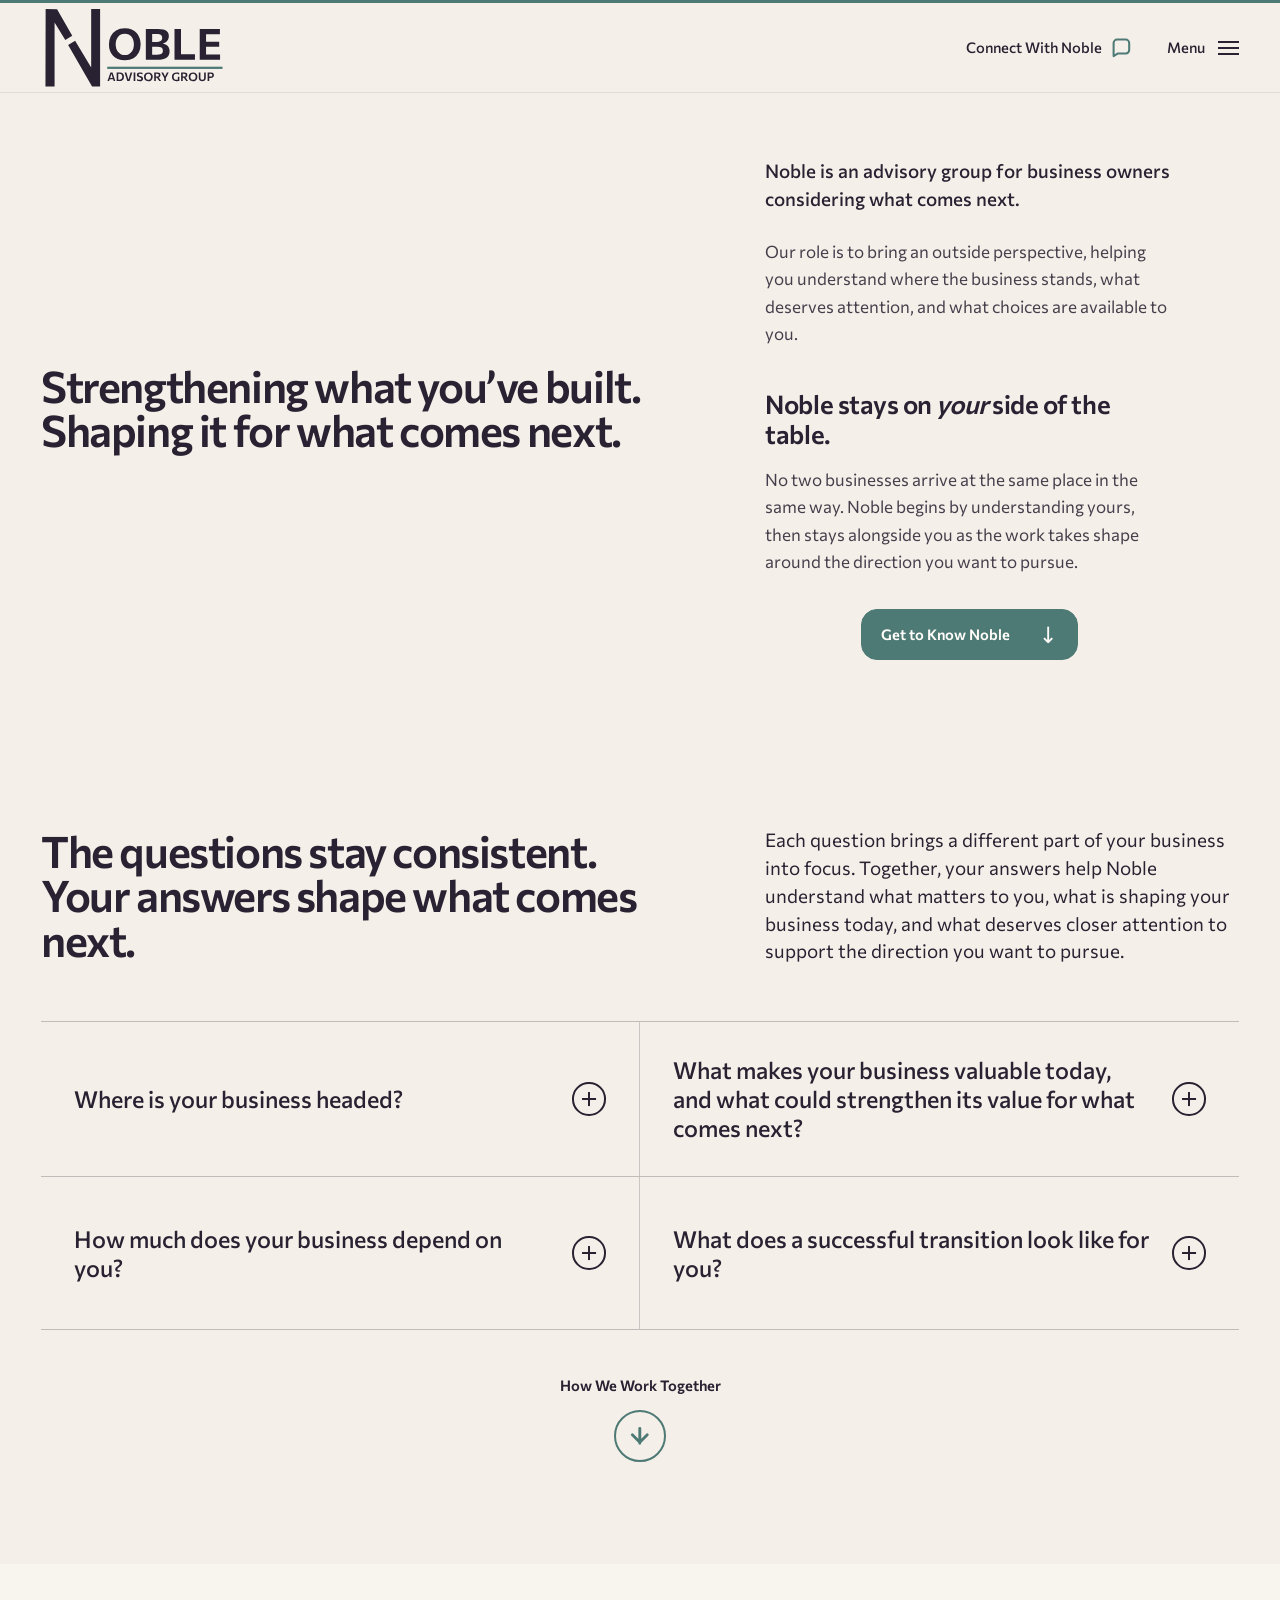
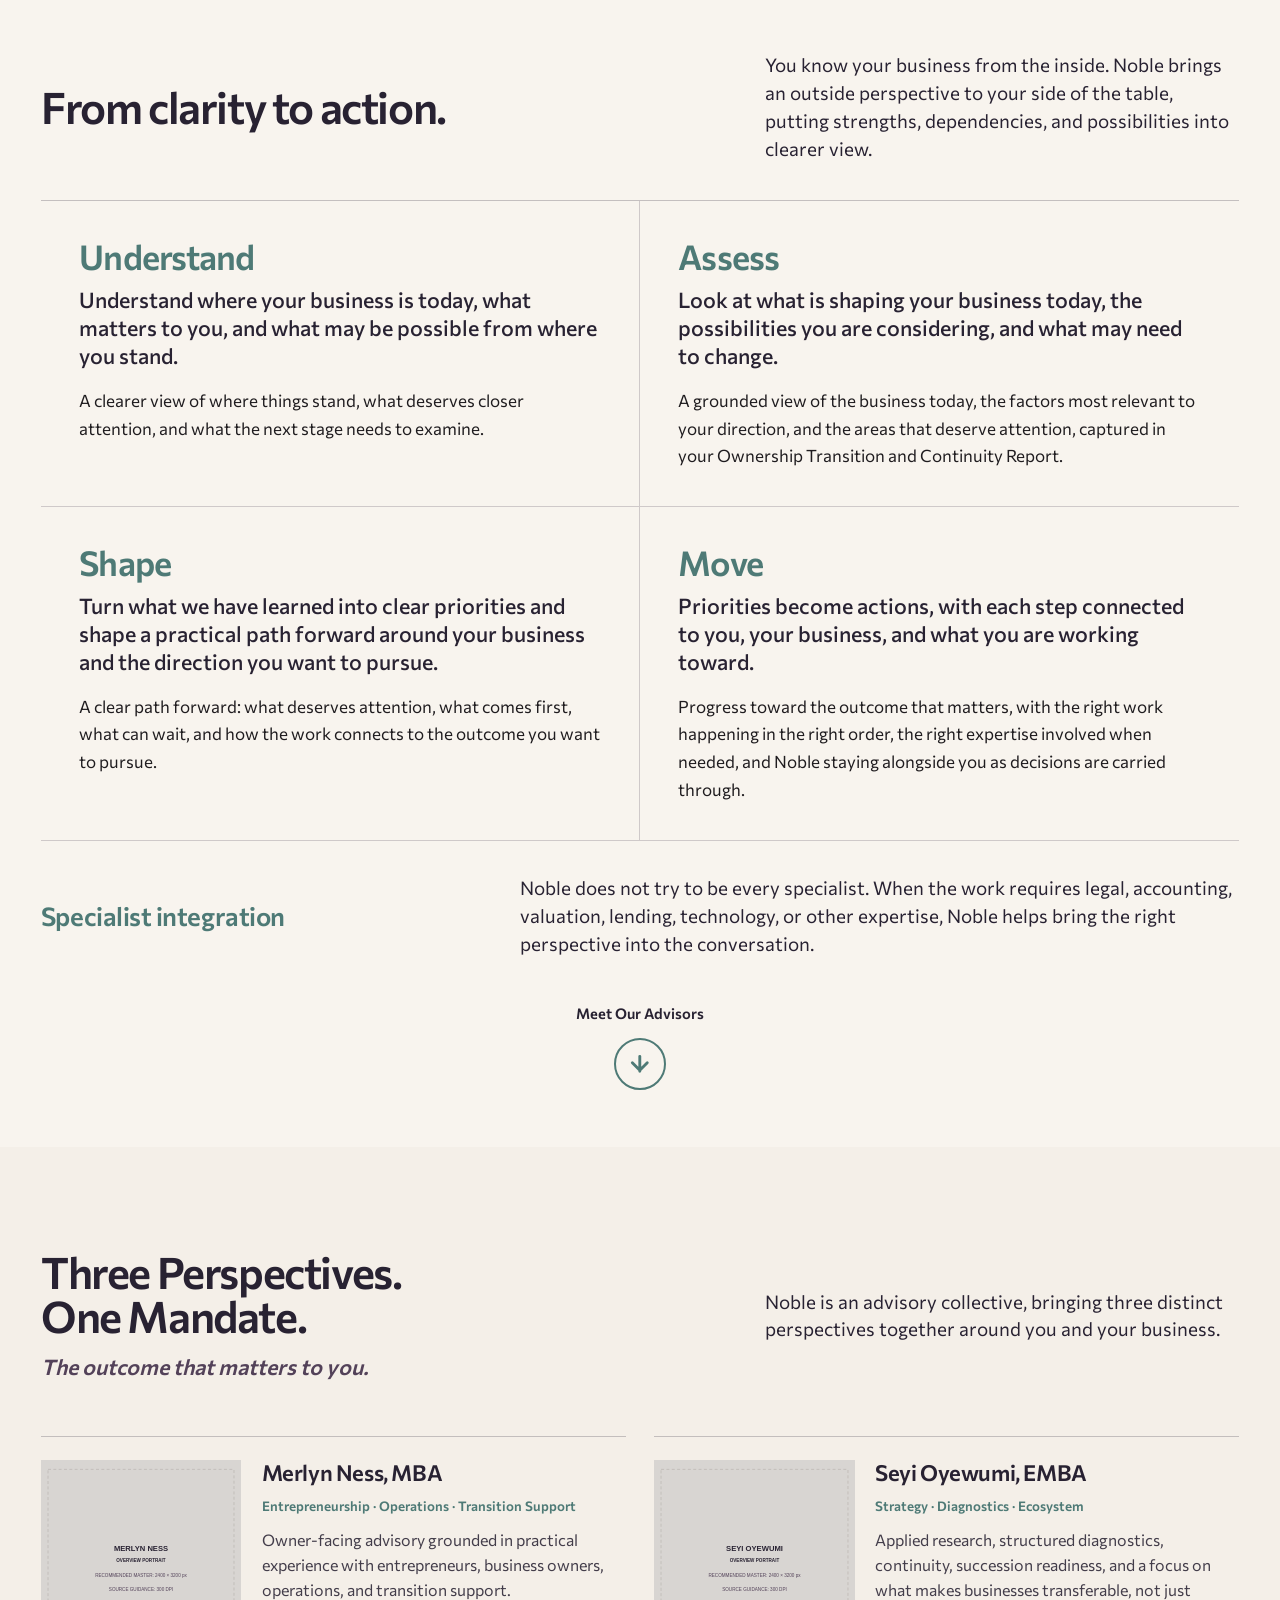
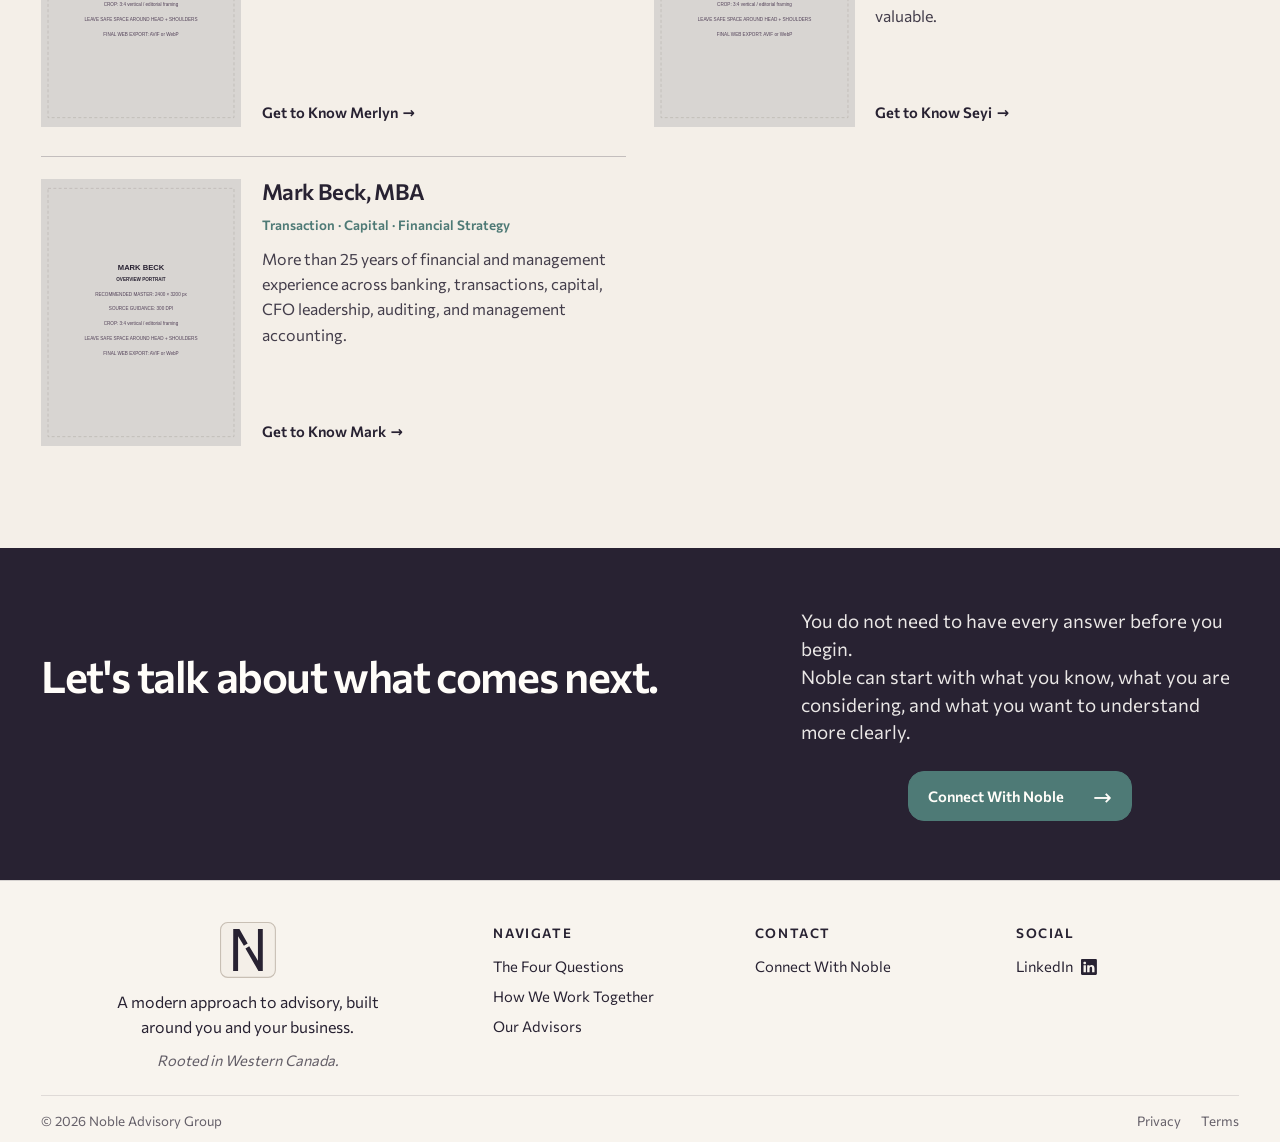
==== commit 3fec9c26: "Add files via upload" ====
--- a/index.html
+++ b/index.html
@@ -92,6 +92,15 @@
           <div aria-labelledby="question-trigger-outcome" class="question-item__panel" hidden="" id="question-panel-outcome" role="region"><p>On paper, a transition can look successful and still miss what matters to you. Knowing what you want to protect and what you want the transition to make possible gives you a clearer basis for the decisions that shape the outcome.</p></div>
         </div>
       </div>
+      <!--COMMENT: [PROVIDE A RESTRAINED PATH TO THE NEXT CHAPTER OF NOBLE'S STORY]-->
+      <nav class="section-progression" aria-label="Continue exploring Noble">
+        <a class="section-progression__link" href="#how-we-work">
+          <span class="section-progression__label">How We Work Together</span>
+          <span class="section-progression__circle" aria-hidden="true">
+            <svg viewBox="0 0 24 24" focusable="false"><path d="M12 5v14m7-8-7 7-7-7"/></svg>
+          </span>
+        </a>
+      </nav>
     </div>
   </section>
   <!--COMMENT: §§§ SECTION 3: HOW WE WORK TOGETHER §§§-->
@@ -102,6 +111,15 @@
 <article class="process-stage"><div class="process-stage__intro"><h3>Shape</h3><p>Turn what we have learned into clear priorities and shape a practical path forward around your business and the direction you want to pursue.</p></div><div class="process-stage__outcome"><p>A clear path forward: what deserves attention, what comes first, what can wait, and how the work connects to the outcome you want to pursue.</p></div></article>
 <article class="process-stage"><div class="process-stage__intro"><h3>Move</h3><p>Priorities become actions, with each step connected to you, your business, and what you are working toward.</p></div><div class="process-stage__outcome"><p>Progress toward the outcome that matters, with the right work happening in the right order, the right expertise involved when needed, and Noble staying alongside you as decisions are carried through.</p></div></article></div>
       <div class="specialist-note"><h3>Specialist integration</h3><p>Noble does not try to be every specialist. When the work requires legal, accounting, valuation, lending, technology, or other expertise, Noble helps bring the right perspective into the conversation.</p></div>
+      <!--COMMENT: [PROVIDE A RESTRAINED PATH TO THE NEXT CHAPTER OF NOBLE'S STORY]-->
+      <nav class="section-progression" aria-label="Continue exploring Noble">
+        <a class="section-progression__link" href="#our-advisors">
+          <span class="section-progression__label">Meet Our Advisors</span>
+          <span class="section-progression__circle" aria-hidden="true">
+            <svg viewBox="0 0 24 24" focusable="false"><path d="M12 5v14m7-8-7 7-7-7"/></svg>
+          </span>
+        </a>
+      </nav>
     </div>
   </section>
   <!--COMMENT: §§§ SECTION 4: THREE ADVISOR PERSPECTIVES §§§-->
--- a/assets/css/tokens.css
+++ b/assets/css/tokens.css
@@ -38,7 +38,7 @@
     --type-editorial: clamp(1.1875rem, 1.10rem + 0.30vw, 1.4375rem);
     --type-subheading: clamp(1.375rem, 1.24rem + 0.46vw, 1.75rem);
     --type-section-title: clamp(1.75rem, 1.52rem + 0.78vw, 2.375rem);
-    --type-page-title: clamp(2.125rem, 1.78rem + 1.18vw, 3rem);
+    --type-page-title: clamp(2.125rem, 1.78rem + 1.18vw, 2.75rem);
     --type-display: clamp(2.5rem, 1.98rem + 1.78vw, 3.75rem);
 
     /* Leading is tuned by role so fluid sizing never compromises reading rhythm. */
@@ -83,7 +83,7 @@
     --space-editorial-break: clamp(2.6rem, 2rem + 2.1vw, 4.4rem);
 
     --page-gutter: clamp(1.25rem, 3.2vw, 4.25rem);
-    --header-height: 5rem;
+    --header-height: clamp(5rem, calc(6.65vw + .5rem), 6.75rem);
     --experience-nav-height: 5.1rem;
     --max-content: 92rem;
 }
--- a/assets/css/site.css
+++ b/assets/css/site.css
@@ -19,14 +19,14 @@
 /*COMMENT: [SHARE THE SAME COLUMN STARTS AND GUTTERS ACROSS THE OPENING AND EDITORIAL SECTION INTRODUCTIONS]*/
 .opening-layout, .section-intro--split { grid-template-columns: minmax(0,1.16fr) minmax(0,.84fr); column-gap: clamp(3rem,5.5vw,7rem); }
 .site-section { scroll-margin-top: var(--header-height); }
-.site-section--questions, .site-section--process, .site-section--advisors { padding-block: clamp(5.25rem, 8vw, 9rem); }
+.site-section--questions, .site-section--advisors { padding-block: clamp(5.25rem, 8vw, 9rem); }
 .editorial-lead { font-size: var(--type-lead); line-height: var(--leading-lead); }
 .micro-label { color: var(--color-patinated-teal); font-size: var(--type-label); font-weight: var(--weight-semibold); line-height: var(--leading-label); letter-spacing: var(--tracking-label); text-transform: uppercase; }
 
 /*COMMENT: §§§ SECTION 2: NOBLE GLOBAL HEADER §§§*/
 /*COMMENT: [PRESERVE THE NOBLE BRAND, DIRECT CONTACT ACCESS, AND THE ESTABLISHED GLOBAL MENU]*/
 .site-header { position: sticky; top: 0; z-index: 80; display: flex; align-items: center; justify-content: space-between; gap: 2rem; height: var(--header-height); padding-inline: var(--page-gutter); border-top: 3px solid var(--color-patinated-teal); border-bottom: 1px solid rgba(40,34,50,.09); background: rgba(244,239,232,.97); backdrop-filter: blur(8px); }
-.site-header__brand { display: inline-flex; align-items: center; width: clamp(130px,10.2vw,158px); transform: translateY(.32rem); }
+.site-header__brand { display: inline-flex; align-items: center; flex: none; width: clamp(10.15rem,14.55vw,13.7rem); }
 .site-header__brand img { width: 100%; height: auto; }
 .site-header__actions { margin-left: auto; display: flex; align-items: center; gap: clamp(.8rem,2vw,2rem); }
 .site-header__return { display: inline-flex; align-items: center; gap: .65rem; border: 1px solid var(--color-muted-stone); padding: .55rem 1.2rem; border-radius: var(--action-corner-radius); font-size: var(--type-ui); font-weight: var(--weight-medium); transition: border-color var(--transition-fast), color var(--transition-fast); }
@@ -78,6 +78,14 @@
 .text-action__label::after { content: ""; position: absolute; inset: auto 0 -.27rem; height: 1.5px; background: var(--color-patinated-teal); opacity: 0; transition: opacity var(--transition-fast), background var(--transition-fast); }
 .text-action:hover .text-action__label::after, .text-action:focus-visible .text-action__label::after { opacity: 1; }
 .text-action:active .text-action__label::after { opacity: 1; background: var(--color-ink-plum); }
+
+/*COMMENT: [CENTER THE CHAPTER TRANSITIONS AND MATCH THEIR ARROW GEOMETRY TO THE ADVISOR NAVIGATION]*/
+.section-progression { display: flex; justify-content: center; margin-top: clamp(2rem,3.5vw,3.5rem); }
+.section-progression__link { display: inline-flex; flex-direction: column; align-items: center; justify-content: center; gap: .85rem; color: var(--color-ink-plum); font-size: var(--type-ui); font-weight: var(--weight-semibold); line-height: var(--leading-ui); text-align: center; }
+.section-progression__circle { display: grid; place-items: center; flex: none; width: 3.25rem; height: 3.25rem; border: 2px solid currentColor; border-radius: 50%; color: var(--color-patinated-teal); transition: color var(--transition-fast); }
+.section-progression__circle svg { width: 1.6rem; height: 1.6rem; fill: none; stroke: currentColor; stroke-width: 2.7; stroke-linecap: round; stroke-linejoin: round; }
+.section-progression__link:hover .section-progression__circle, .section-progression__link:focus-visible .section-progression__circle { color: var(--color-smoky-aubergine); }
+.section-progression__link:active .section-progression__circle { color: var(--color-ink-plum); }
 
 /*COMMENT: §§§ SECTION 5: INTEGRATED POSITIONING AND OWNER-SIDE RELATIONSHIP §§§*/
 /*COMMENT: [SIZE THE SOURCE SIGNAL TO REVEAL BOTH STROKES AND THEIR NEGATIVE SPACE WITHOUT DRIVING TEXT GEOMETRY]*/
@@ -197,11 +205,11 @@
 .form-field-group { display: grid; align-content: start; gap: .5rem; }
 .form-label { display: block; font-size: var(--type-ui); line-height: var(--leading-ui); font-weight: var(--weight-semibold); }
 .form-optional { font-weight: var(--weight-regular); color: rgba(40,34,50,.64); margin-left: .3rem; }
-.form-hint { font-size: var(--type-supporting); color: rgba(40,34,50,.75); }
 .form-control, .form-select, .form-textarea { display: block; width: 100%; min-height: 3.3rem; border: 1px solid var(--color-muted-stone); background: var(--color-paper); color: var(--color-ink-plum); padding: .8rem 1rem; border-radius: .25rem; font-size: var(--type-body); transition: border-color var(--transition-fast); }
 .form-control:hover, .form-select:hover, .form-textarea:hover { border-color: var(--color-patinated-teal); }
 .form-control:focus, .form-select:focus, .form-textarea:focus { outline: var(--focus-ring); outline-offset: 2px; }
 .form-textarea { min-height: 11rem; resize: vertical; }
+.form-textarea::placeholder { color: rgba(40,34,50,.6); opacity: 1; }
 .contact-form__reason { grid-column: 1/-1; }
 .contact-form__actions { display: flex; justify-content: space-between; align-items: center; gap: 2rem; padding-top: var(--space-3); border-top: 1px solid rgba(40,34,50,.15); }
 .form-error { color: #8b3838; font-size: var(--type-ui); }
@@ -296,6 +304,11 @@
     .firm-footer__group { font-size: .86rem; }
     .firm-footer__group:last-of-type { grid-column: 1/-1; }
 }
+/*COMMENT: [KEEP THE FULL ADVISOR RETURN ACTION ACCESSIBLE AT THE NARROWEST MOBILE WIDTHS]*/
+@media (max-width: 380px) {
+    .site-header { padding-inline: .75rem; }
+    .site-header__brand { width: 6.25rem; }
+}
 @media (prefers-reduced-motion: reduce) {
     html { scroll-behavior: auto; }
     *, *::before, *::after { transition-duration: .01ms !important; animation-duration: .01ms !important; }
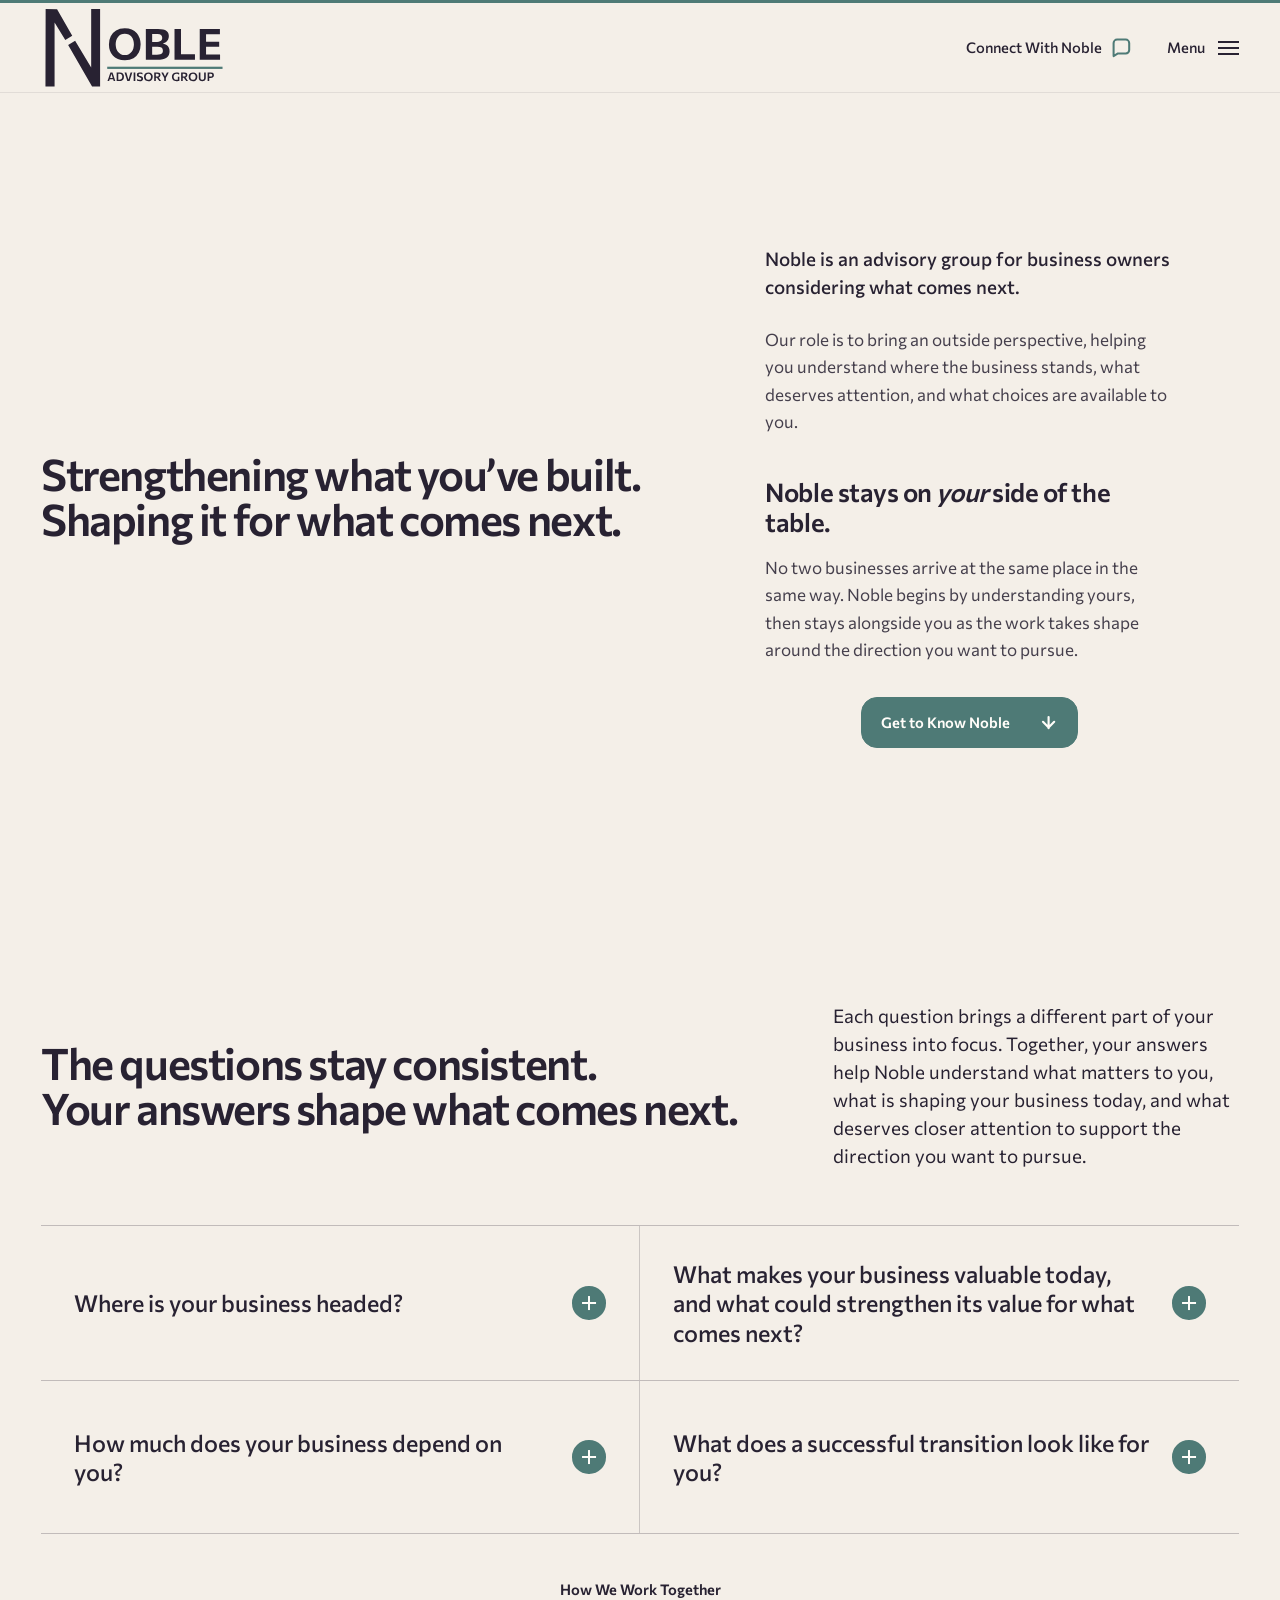
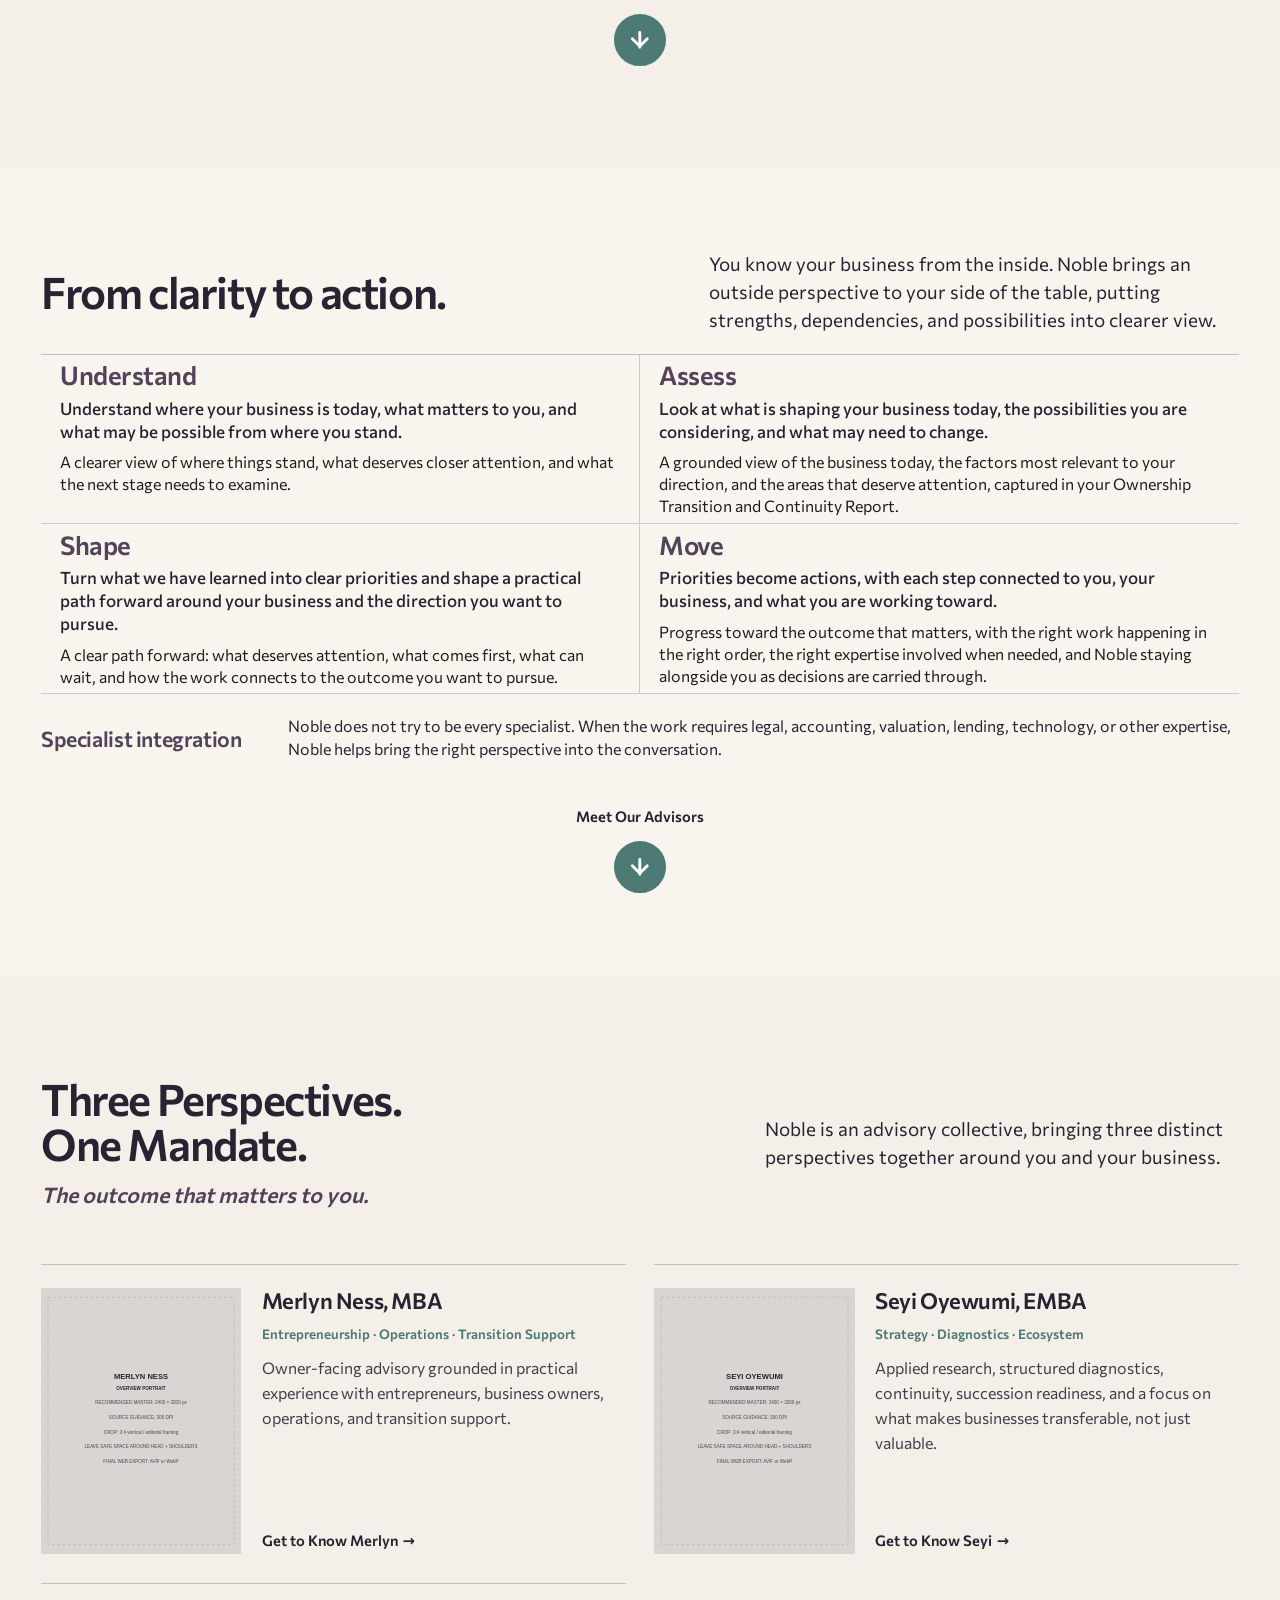
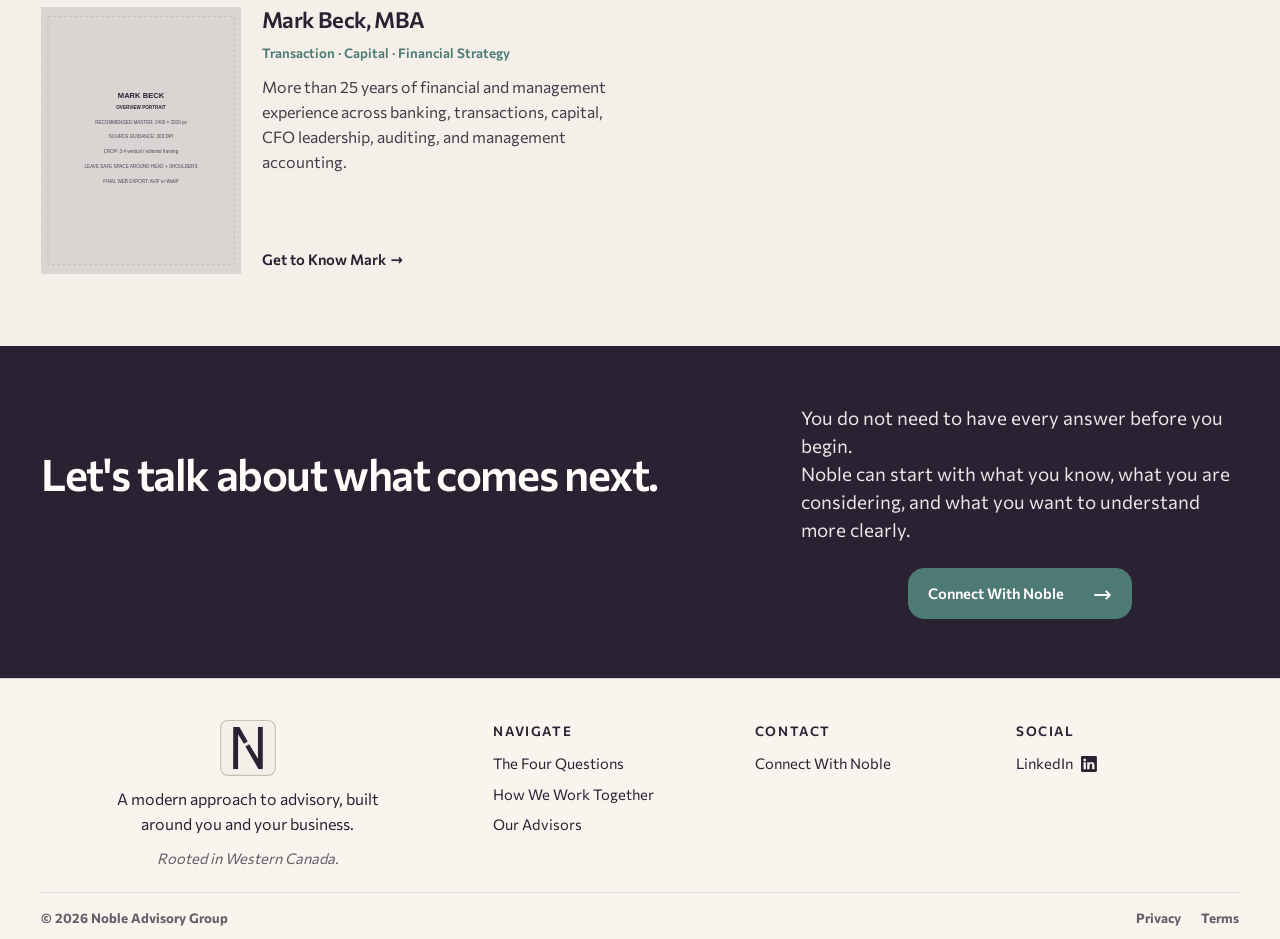
==== commit 2ab728d1: "Add files via upload" ====
--- a/index.html
+++ b/index.html
@@ -54,14 +54,14 @@
         </div>
         <a class="directional-action directional-action--primary" href="#four-questions">
           <span>Get to Know Noble</span>
-          <span class="directional-action__arrow" aria-hidden="true">↓</span>
+          <svg class="directional-action__arrow directional-action__arrow--svg" viewBox="0 0 24 24" aria-hidden="true" focusable="false"><path d="M12 5v14m7-8-7 7-7-7"/></svg>
         </a>
       </div>
     </div>
   </section>
   <!--COMMENT: §§§ SECTION 2: FOUR QUESTIONS / INTERACTIVE OWNER REFLECTION §§§-->
   <section class="site-section site-section--questions" id="four-questions" aria-labelledby="questions-title">
-    <div class="section-shell"><header class="section-intro section-intro--split"><h2 id="questions-title">The questions stay consistent.<span>Your answers shape what comes next.</span></h2><p>Each question brings a different part of your business into focus. Together, your answers help Noble understand what matters to you, what is shaping your business today, and what deserves closer attention to support the direction you want to pursue.</p></header>
+    <div class="section-shell"><header class="section-intro section-intro--split section-intro--questions"><h2 id="questions-title">The questions stay consistent.<span>Your answers shape what comes next.</span></h2><p>Each question brings a different part of your business into focus. Together, your answers help Noble understand what matters to you, what is shaping your business today, and what deserves closer attention to support the direction you want to pursue.</p></header>
       <div class="questions-grid" role="group" aria-label="Explore the Four Questions">
         <div class="question-pair">
           <article class="question-item question-item--first" data-question-item>
@@ -92,7 +92,7 @@
           <div aria-labelledby="question-trigger-outcome" class="question-item__panel" hidden="" id="question-panel-outcome" role="region"><p>On paper, a transition can look successful and still miss what matters to you. Knowing what you want to protect and what you want the transition to make possible gives you a clearer basis for the decisions that shape the outcome.</p></div>
         </div>
       </div>
-      <!--COMMENT: [PROVIDE A RESTRAINED PATH TO THE NEXT CHAPTER OF NOBLE'S STORY]-->
+      <!--COMMENT: [GUIDE VISITORS FORWARD WITH A CONSISTENT LABELED CHAPTER TRANSITION]-->
       <nav class="section-progression" aria-label="Continue exploring Noble">
         <a class="section-progression__link" href="#how-we-work">
           <span class="section-progression__label">How We Work Together</span>
@@ -105,14 +105,48 @@
   </section>
   <!--COMMENT: §§§ SECTION 3: HOW WE WORK TOGETHER §§§-->
   <section class="site-section site-section--process" id="how-we-work" aria-labelledby="process-title">
-    <div class="section-shell"><header class="section-intro section-intro--split"><h2 id="process-title">From clarity to action.</h2><p>You know your business from the inside. Noble brings an outside perspective to your side of the table, putting strengths, dependencies, and possibilities into clearer view.</p></header>
-      <div class="process-system"><article class="process-stage"><div class="process-stage__intro"><h3>Understand</h3><p>Understand where your business is today, what matters to you, and what may be possible from where you stand.</p></div><div class="process-stage__outcome"><p>A clearer view of where things stand, what deserves closer attention, and what the next stage needs to examine.</p></div></article>
-<article class="process-stage"><div class="process-stage__intro"><h3>Assess</h3><p>Look at what is shaping your business today, the possibilities you are considering, and what may need to change.</p></div><div class="process-stage__outcome"><p>A grounded view of the business today, the factors most relevant to your direction, and the areas that deserve attention, captured in your Ownership Transition and Continuity Report.</p></div></article>
-<article class="process-stage"><div class="process-stage__intro"><h3>Shape</h3><p>Turn what we have learned into clear priorities and shape a practical path forward around your business and the direction you want to pursue.</p></div><div class="process-stage__outcome"><p>A clear path forward: what deserves attention, what comes first, what can wait, and how the work connects to the outcome you want to pursue.</p></div></article>
-<article class="process-stage"><div class="process-stage__intro"><h3>Move</h3><p>Priorities become actions, with each step connected to you, your business, and what you are working toward.</p></div><div class="process-stage__outcome"><p>Progress toward the outcome that matters, with the right work happening in the right order, the right expertise involved when needed, and Noble staying alongside you as decisions are carried through.</p></div></article></div>
-      <div class="specialist-note"><h3>Specialist integration</h3><p>Noble does not try to be every specialist. When the work requires legal, accounting, valuation, lending, technology, or other expertise, Noble helps bring the right perspective into the conversation.</p></div>
-      <!--COMMENT: [PROVIDE A RESTRAINED PATH TO THE NEXT CHAPTER OF NOBLE'S STORY]-->
-      <nav class="section-progression" aria-label="Continue exploring Noble">
+    <div class="section-shell">
+      <header class="section-intro section-intro--split section-intro--process">
+        <h2 id="process-title">From clarity to action.</h2>
+        <p>You know your business from the inside. Noble brings an outside perspective to your side of the table, putting strengths, dependencies, and possibilities into clearer view.</p>
+      </header>
+      <!--COMMENT: [USE A CLEAR STAGE-THEN-COPY HIERARCHY; THE FULL WIDTH OF EACH CARD SUPPORTS READING]-->
+      <div class="process-system">
+        <article class="process-stage">
+          <h3>Understand</h3>
+          <div class="process-stage__content">
+            <p class="process-stage__description">Understand where your business is today, what matters to you, and what may be possible from where you stand.</p>
+            <p class="process-stage__outcome">A clearer view of where things stand, what deserves closer attention, and what the next stage needs to examine.</p>
+          </div>
+        </article>
+        <article class="process-stage">
+          <h3>Assess</h3>
+          <div class="process-stage__content">
+            <p class="process-stage__description">Look at what is shaping your business today, the possibilities you are considering, and what may need to change.</p>
+            <p class="process-stage__outcome">A grounded view of the business today, the factors most relevant to your direction, and the areas that deserve attention, captured in your Ownership Transition and Continuity Report.</p>
+          </div>
+        </article>
+        <article class="process-stage">
+          <h3>Shape</h3>
+          <div class="process-stage__content">
+            <p class="process-stage__description">Turn what we have learned into clear priorities and shape a practical path forward around your business and the direction you want to pursue.</p>
+            <p class="process-stage__outcome">A clear path forward: what deserves attention, what comes first, what can wait, and how the work connects to the outcome you want to pursue.</p>
+          </div>
+        </article>
+        <article class="process-stage">
+          <h3>Move</h3>
+          <div class="process-stage__content">
+            <p class="process-stage__description">Priorities become actions, with each step connected to you, your business, and what you are working toward.</p>
+            <p class="process-stage__outcome">Progress toward the outcome that matters, with the right work happening in the right order, the right expertise involved when needed, and Noble staying alongside you as decisions are carried through.</p>
+          </div>
+        </article>
+      </div>
+      <!--COMMENT: [CLOSE WITH SPECIALIST CONTEXT, THEN THE SHARED CENTERED ADVANCEMENT CONVENTION]-->
+      <div class="specialist-note">
+        <h3>Specialist integration</h3>
+        <p>Noble does not try to be every specialist. When the work requires legal, accounting, valuation, lending, technology, or other expertise, Noble helps bring the right perspective into the conversation.</p>
+      </div>
+      <nav class="section-progression section-progression--process" aria-label="Continue exploring Noble">
         <a class="section-progression__link" href="#our-advisors">
           <span class="section-progression__label">Meet Our Advisors</span>
           <span class="section-progression__circle" aria-hidden="true">
--- a/assets/css/site.css
+++ b/assets/css/site.css
@@ -18,8 +18,16 @@
 .section-shell { width: min(100%, var(--max-content)); margin-inline: auto; padding-inline: var(--page-gutter); }
 /*COMMENT: [SHARE THE SAME COLUMN STARTS AND GUTTERS ACROSS THE OPENING AND EDITORIAL SECTION INTRODUCTIONS]*/
 .opening-layout, .section-intro--split { grid-template-columns: minmax(0,1.16fr) minmax(0,.84fr); column-gap: clamp(3rem,5.5vw,7rem); }
+/*COMMENT: [GIVE THE FIRST THREE EDITORIAL COMPOSITIONS A COMPLETE INITIAL VIEW; KEEP ADVISOR PROFILES CONNECTED TO THEIR CLOSING BAND]*/
 .site-section { scroll-margin-top: var(--header-height); }
-.site-section--questions, .site-section--advisors { padding-block: clamp(5.25rem, 8vw, 9rem); }
+.microsite-main > :is(.site-section--opening, .site-section--questions, .site-section--process) {
+    display: flex;
+    align-items: center;
+    min-height: calc(100vh - var(--header-height));
+    min-height: calc(100svh - var(--header-height));
+}
+.site-section--questions { padding-block: clamp(5.25rem, 8vw, 9rem); }
+.site-section--advisors { padding-block: clamp(5.25rem, 8vw, 9rem) clamp(4.5rem, 5vw, 5.5rem); }
 .editorial-lead { font-size: var(--type-lead); line-height: var(--leading-lead); }
 .micro-label { color: var(--color-patinated-teal); font-size: var(--type-label); font-weight: var(--weight-semibold); line-height: var(--leading-label); letter-spacing: var(--tracking-label); text-transform: uppercase; }
 
@@ -70,6 +78,7 @@
 /*COMMENT: [PRESERVE NOBLE ACTION GEOMETRY WITH CLEAR HOVER, PRESSED, AND KEYBOARD-FOCUS STATES]*/
 .directional-action { display: inline-flex; align-items: center; justify-content: space-between; gap: 1.8rem; width: fit-content; min-height: 3.15rem; padding: .75rem 1.2rem; font-size: var(--type-ui); line-height: var(--leading-ui); font-weight: var(--weight-semibold); border: 1.5px solid var(--color-ink-plum); border-radius: var(--action-corner-radius); transition: color var(--transition-fast), background var(--transition-fast), border-color var(--transition-fast), transform var(--transition-fast); }
 .directional-action__arrow { font-size: 1.4rem; font-weight: var(--weight-medium); line-height: 1; }
+.directional-action__arrow--svg { width: 1.2rem; height: 1.2rem; fill: none; stroke: currentColor; stroke-width: 2.7; stroke-linecap: round; stroke-linejoin: round; }
 .directional-action--primary { color: var(--color-white-soft); background: var(--color-patinated-teal); border-color: var(--color-patinated-teal); }
 .directional-action--primary:hover, .directional-action--primary:focus-visible { background: var(--color-ink-plum); border-color: var(--color-ink-plum); color: var(--color-white-soft); }
 .directional-action--primary:active { background: var(--color-warm-bone); border-color: var(--color-ink-plum); color: var(--color-ink-plum); transform: translateY(1px); }
@@ -79,13 +88,13 @@
 .text-action:hover .text-action__label::after, .text-action:focus-visible .text-action__label::after { opacity: 1; }
 .text-action:active .text-action__label::after { opacity: 1; background: var(--color-ink-plum); }
 
-/*COMMENT: [CENTER THE CHAPTER TRANSITIONS AND MATCH THEIR ARROW GEOMETRY TO THE ADVISOR NAVIGATION]*/
+/*COMMENT: [LINK THE SITE CHAPTERS WITH THE SAME SOLID NOBLE ACTION TREATMENT AND ADVISOR-WEIGHT ARROWS]*/
 .section-progression { display: flex; justify-content: center; margin-top: clamp(2rem,3.5vw,3.5rem); }
 .section-progression__link { display: inline-flex; flex-direction: column; align-items: center; justify-content: center; gap: .85rem; color: var(--color-ink-plum); font-size: var(--type-ui); font-weight: var(--weight-semibold); line-height: var(--leading-ui); text-align: center; }
-.section-progression__circle { display: grid; place-items: center; flex: none; width: 3.25rem; height: 3.25rem; border: 2px solid currentColor; border-radius: 50%; color: var(--color-patinated-teal); transition: color var(--transition-fast); }
+.section-progression__circle { display: grid; place-items: center; flex: none; width: 3.25rem; height: 3.25rem; border: 2px solid var(--color-patinated-teal); border-radius: 50%; background: var(--color-patinated-teal); color: var(--color-white-soft); transition: background var(--transition-fast), border-color var(--transition-fast); }
 .section-progression__circle svg { width: 1.6rem; height: 1.6rem; fill: none; stroke: currentColor; stroke-width: 2.7; stroke-linecap: round; stroke-linejoin: round; }
-.section-progression__link:hover .section-progression__circle, .section-progression__link:focus-visible .section-progression__circle { color: var(--color-smoky-aubergine); }
-.section-progression__link:active .section-progression__circle { color: var(--color-ink-plum); }
+.section-progression__link:hover .section-progression__circle, .section-progression__link:focus-visible .section-progression__circle { background: var(--color-smoky-aubergine); border-color: var(--color-smoky-aubergine); }
+.section-progression__link:active .section-progression__circle { background: var(--color-ink-plum); border-color: var(--color-ink-plum); }
 
 /*COMMENT: §§§ SECTION 5: INTEGRATED POSITIONING AND OWNER-SIDE RELATIONSHIP §§§*/
 /*COMMENT: [SIZE THE SOURCE SIGNAL TO REVEAL BOTH STROKES AND THEIR NEGATIVE SPACE WITHOUT DRIVING TEXT GEOMETRY]*/
@@ -110,6 +119,8 @@
 .section-intro--split { align-items: center; }
 .section-intro h1, .section-intro h2 { max-width: 23ch; font-size: var(--type-page-title); letter-spacing: var(--tracking-page-title); line-height: var(--leading-page-title); }
 .section-intro h2 span { display: block; }
+.section-intro--questions { grid-template-columns: minmax(0,1.28fr) minmax(0,.72fr); }
+.section-intro--questions h2 { max-width: none; }
 .section-intro > p { max-width: 55ch; font-size: var(--type-lead); line-height: var(--leading-lead); }
 .questions-grid { border-top: 1px solid rgba(40,34,50,.25); }
 .question-pair { display: grid; grid-template-columns: repeat(2,minmax(0,1fr)); border-bottom: 1px solid rgba(40,34,50,.25); }
@@ -119,30 +130,31 @@
 .question-item h3 { height: 100%; font-weight: inherit; }
 .question-item__trigger { display: flex; align-items: center; justify-content: space-between; gap: 1.1rem; width: 100%; height: 100%; min-height: 9.5rem; padding: clamp(1.3rem,2.6vw,2.2rem); border: 0; text-align: left; color: var(--color-ink-plum); background: transparent; font-size: clamp(1.22rem,1.02rem + .55vw,1.68rem); font-weight: var(--weight-medium); line-height: 1.25; transition: background var(--transition-fast), color var(--transition-fast); }
 .question-item__trigger:hover:not([aria-expanded="true"]) { background: rgba(83,66,89,.075); }
-.question-item__icon { position: relative; flex: none; width: 2.1rem; height: 2.1rem; border: 2px solid currentColor; border-radius: 50%; }
+.question-item__icon { position: relative; flex: none; width: 2.1rem; height: 2.1rem; border: 2px solid var(--color-patinated-teal); border-radius: 50%; background: var(--color-patinated-teal); color: var(--color-white-soft); transition: background var(--transition-fast), border-color var(--transition-fast); }
 .question-item__icon::before, .question-item__icon::after { content: ""; position: absolute; width: .87rem; height: 2px; background: currentColor; left: 50%; top: 50%; transform: translate(-50%,-50%); }
 .question-item__icon::after { transform: translate(-50%,-50%) rotate(90deg); transition: transform var(--transition-fast); }
+.question-item__trigger:is(:hover,:focus-visible):not([aria-expanded="true"]) .question-item__icon { background: var(--color-smoky-aubergine); border-color: var(--color-smoky-aubergine); }
 .question-item__trigger[aria-expanded="true"] { background: var(--color-smoky-aubergine); color: var(--color-white-soft); }
+.question-item__trigger[aria-expanded="true"] .question-item__icon { background: transparent; border-color: var(--color-white-soft); }
 .question-item__trigger[aria-expanded="true"] .question-item__icon::after { transform: translate(-50%,-50%) rotate(0); }
 .question-item__panel { grid-column: 1/-1; grid-row: 2; padding: clamp(1.8rem,2.8vw,2.7rem) clamp(1rem,6vw,6rem); border-top: 1px solid rgba(40,34,50,.14); background: var(--color-paper); }
 .question-item__panel p { max-width: 72ch; margin-inline: auto; font-size: var(--type-lead); line-height: var(--leading-lead); color: var(--color-near-black); }
 
 /*COMMENT: §§§ SECTION 7: EDITORIAL PROCESS AND SPECIALIST EXPERTISE §§§*/
-/*COMMENT: [SHOW EVERY STAGE'S APPROVED STATEMENT AND OUTCOME WITHOUT REPEATED LABELS]*/
-.site-section--process { background: var(--color-paper); padding-top: clamp(4.6rem,6.8vw,7.3rem); padding-bottom: clamp(3.1rem,4.5vw,4.9rem); }
-.site-section--process .section-intro { margin-bottom: var(--space-4); }
+/*COMMENT: [GIVE EACH STAGE ITS FULL EDITORIAL COLUMN WITH THE LABEL ABOVE ITS SUPPORTING COPY]*/
+.site-section--process { background: var(--color-paper); padding-block: .5rem; }
+.section-intro--process { grid-template-columns: minmax(0,1.06fr) minmax(0,.94fr); margin-bottom: clamp(1.2rem,1.55vw,1.75rem); }
 .process-system { display: grid; grid-template-columns: repeat(2,minmax(0,1fr)); border-top: 1px solid rgba(40,34,50,.25); }
-.process-stage { display: grid; align-content: start; gap: clamp(.85rem,1.35vw,1.3rem); padding: clamp(1.7rem,2.85vw,2.9rem) clamp(1.2rem,3vw,3.5rem); border-bottom: 1px solid rgba(40,34,50,.2); }
+.process-stage { display: flex; flex-direction: column; gap: .48rem; min-width: 0; padding: clamp(.35rem,.45vw,.625rem) clamp(1rem,1.5vw,1.6rem); border-bottom: 1px solid rgba(40,34,50,.2); }
 .process-stage:nth-child(odd) { border-right: 1px solid rgba(40,34,50,.2); }
-.process-stage__intro { display: grid; gap: clamp(.65rem,.9vw,.95rem); }
-.process-stage__intro h3 { color: var(--color-patinated-teal); font-size: var(--type-section-title); line-height: var(--leading-section-title); letter-spacing: var(--tracking-section-title); }
-.process-stage__intro p { max-width: 46ch; font-size: var(--type-editorial); line-height: var(--leading-editorial); font-weight: var(--weight-medium); }
-.process-stage__outcome { display: grid; align-content: start; }
-.process-stage__outcome p { max-width: 57ch; color: var(--color-near-black); font-size: var(--type-body); line-height: var(--leading-body); }
-.specialist-note { display: grid; grid-template-columns: minmax(0,.56fr) minmax(0,1fr); gap: clamp(2rem,6vw,7rem); align-items: center; padding-top: clamp(1.6rem,2.65vw,2.9rem); }
-.specialist-note h3 { font-size: var(--type-subheading); line-height: var(--leading-subheading); letter-spacing: var(--tracking-subheading); color: var(--color-patinated-teal); }
-.specialist-note p { max-width: 72ch; font-size: var(--type-lead); line-height: var(--leading-lead); }
-
+.process-stage h3 { color: var(--color-smoky-aubergine); font-size: var(--type-subheading); line-height: var(--leading-subheading); letter-spacing: var(--tracking-subheading); }
+.process-stage__content { display: grid; align-content: start; gap: .5rem; min-width: 0; }
+.process-stage__description { font-size: var(--type-body); line-height: 1.34; font-weight: var(--weight-medium); }
+.process-stage__outcome { color: var(--color-near-black); font-size: var(--type-supporting); line-height: 1.38; }
+/*COMMENT: [GIVE SPECIALIST INPUT A FULL EDITORIAL MEASURE; FOLLOW IT WITH THE SAME SHARED ADVANCEMENT RHYTHM AS THE FOUR QUESTIONS]*/
+.specialist-note { display: grid; grid-template-columns: minmax(0,14.25rem) minmax(0,1fr); align-items: center; gap: clamp(.75rem,1.5vw,1.75rem); min-width: 0; padding-top: clamp(1.3rem,1.6vw,1.5rem); }
+.specialist-note h3 { color: var(--color-smoky-aubergine); font-size: clamp(1.28rem,1.13rem + .25vw,1.47rem); line-height: var(--leading-subheading); letter-spacing: var(--tracking-subheading); }
+.specialist-note p { max-width: none; font-size: var(--type-supporting); line-height: 1.44; }
 /*COMMENT: §§§ SECTION 8: ADVISOR INTRODUCTIONS §§§*/
 /*COMMENT: [PRESERVE THREE DISTINCT PERSPECTIVES WITH ALIGNED PROFILE ACTIONS AND OPTIONAL BIOGRAPHY DEPTH]*/
 .section-intro--advisors h2 span { display: block; }
@@ -233,9 +245,11 @@
 .firm-footer__identity > span { color: rgba(40,34,50,.72); font-size: var(--type-ui); font-style: italic; }
 .firm-footer__group { display: grid; align-content: start; justify-items: start; gap: .4rem; font-size: var(--type-ui); }
 .firm-footer__group h2 { font-size: var(--type-label); text-transform: uppercase; letter-spacing: var(--tracking-eyebrow); margin-bottom: .3rem; }
-.firm-footer__group a:hover, .firm-footer__legal a:hover { color: var(--color-patinated-teal); }
-.firm-footer__legal { grid-column: 1/-1; display: flex; justify-content: space-between; flex-wrap: wrap; gap: .7rem 2rem; padding-top: .85rem; border-top: 1px solid rgba(40,34,50,.12); color: rgba(40,34,50,.71); font-size: var(--type-label); }
+.firm-footer__group a:hover { color: var(--color-patinated-teal); }
+.firm-footer__legal { grid-column: 1/-1; display: flex; justify-content: space-between; flex-wrap: wrap; gap: .7rem 2rem; padding-top: .85rem; border-top: 1px solid rgba(40,34,50,.12); color: rgba(40,34,50,.71); font-size: var(--type-label); font-weight: var(--weight-bold); }
 .firm-footer__legal div { display: flex; gap: 1.25rem; }
+.firm-footer__legal a { text-decoration: underline; text-decoration-color: transparent; text-decoration-thickness: 1.5px; text-underline-offset: .28rem; transition: color var(--transition-fast), text-decoration-color var(--transition-fast); }
+.firm-footer__legal a:is(:hover,:focus-visible) { color: var(--color-patinated-teal); text-decoration-color: currentColor; }
 
 /*COMMENT: §§§ SECTION 13: RESPONSIVE LAYOUT SYSTEM §§§*/
 /*COMMENT: [ADAPT EDITORIAL COMPOSITIONS WITHOUT CREATING NEW CONTENT LAYERS OR HORIZONTAL OVERFLOW]*/
@@ -250,13 +264,34 @@
     .advisors-grid { grid-template-columns: repeat(2,minmax(0,1fr)); }
     .advisor-intro { grid-template-columns: minmax(9rem,.55fr) minmax(0,1fr); }
 }
+/*COMMENT: [LET NARROW LAPTOPS READ THE FULL STAGES AS HORIZONTAL ROWS BEFORE THE MOBILE STACK]*/
+@media (max-width: 1200px) {
+    .site-section--process { padding-block: .5rem; }
+    .section-intro--process { margin-bottom: 1.15rem; }
+    .process-system { grid-template-columns: 1fr; }
+    .process-stage { display: grid; grid-template-columns: minmax(0,9.25rem) minmax(0,1fr); align-items: center; gap: 1rem; padding: .25rem .85rem; }
+    .process-stage:nth-child(odd) { border-right: 0; }
+    .process-stage__content { gap: .5rem; }
+    .specialist-note { padding-top: 1.3rem; }
+}
 @media (max-width: 1100px) {
+    .site-section--process { padding-block: .35rem; }
+    .section-intro--process { grid-template-columns: minmax(0,.9fr) minmax(0,1.1fr); column-gap: 1.5rem; margin-bottom: .65rem; }
+    .process-stage { padding-block: .0625rem; }
+    .section-progression--process .section-progression__circle { width: 3rem; height: 3rem; }
     .advisor-profile { gap: 3rem; }
     .firm-footer__inner { grid-template-columns: repeat(3,minmax(0,1fr)); }
     .firm-footer__identity { grid-column: 1/-1; }
 }
+/*COMMENT: [PROTECT THE SHARED ADVANCEMENT RHYTHM ON NARROW LAPTOPS WITHOUT SHRINKING BODY TYPE OR HIDING COPY]*/
+@media (min-width: 801px) and (max-width: 1100px) {
+    .specialist-note { grid-template-columns: minmax(0,12.25rem) minmax(0,1fr); }
+    .specialist-note h3 { font-size: 1.18rem; }
+}
 @media (max-width: 800px) {
     .site-header__contact { display: none; }
+    .site-section--process { padding-block: 3.1rem 2.8rem; }
+    .section-intro--process { margin-bottom: 1.55rem; }
     .site-section--opening { min-height: auto; padding-block: clamp(3.5rem,7vw,5.5rem); }
     .opening-layout, .section-intro--split, .specialist-note, .closing-layout, .advisor-profile { grid-template-columns: 1fr; }
     .opening-layout { gap: 2.5rem; }
@@ -268,8 +303,13 @@
     .question-item__trigger { min-height: 6rem; padding: 1.25rem .65rem; }
     .question-item__panel { padding: 1.8rem .75rem; }
     .process-system { grid-template-columns: 1fr; }
-    .process-stage { padding: 1.75rem .5rem; }
+    .process-stage { grid-template-columns: minmax(0,1fr); gap: .7rem; padding: 1.25rem .5rem; }
     .process-stage:nth-child(odd) { border-right: 0; }
+    .process-stage__content { gap: .625rem; }
+    .process-stage__description { font-size: var(--type-editorial); line-height: var(--leading-editorial); }
+    .process-stage__outcome { font-size: var(--type-body); line-height: var(--leading-body); }
+    .specialist-note { gap: .85rem; padding-top: 1.5rem; }
+    .specialist-note p { font-size: var(--type-lead); line-height: var(--leading-lead); }
     .advisor-profile__portrait { max-width: 34rem; }
     .closing-layout { grid-template-rows: auto; row-gap: 1.65rem; }
     .closing-layout h2, .closing-layout > p, .closing-layout > .directional-action { grid-column: 1; grid-row: auto; }
@@ -287,7 +327,9 @@
     .site-header__menu-icon { width: 17px; }
     .menu-drawer__panel { padding: 1.5rem; }
     .menu-drawer__links > a { font-size: 1.26rem; }
-    .site-section--questions, .site-section--process, .site-section--advisors { padding-block: 4.3rem; }
+    .site-section--questions { padding-block: 4.3rem; }
+    .site-section--advisors { padding-block: 4.3rem 3.5rem; }
+    .site-section--process { padding-block: 3.35rem 3.05rem; }
     .question-item__trigger { gap: 1rem; font-size: 1.16rem; padding: 1.35rem .35rem; }
     .question-item__icon { width: 2rem; height: 2rem; }
 
